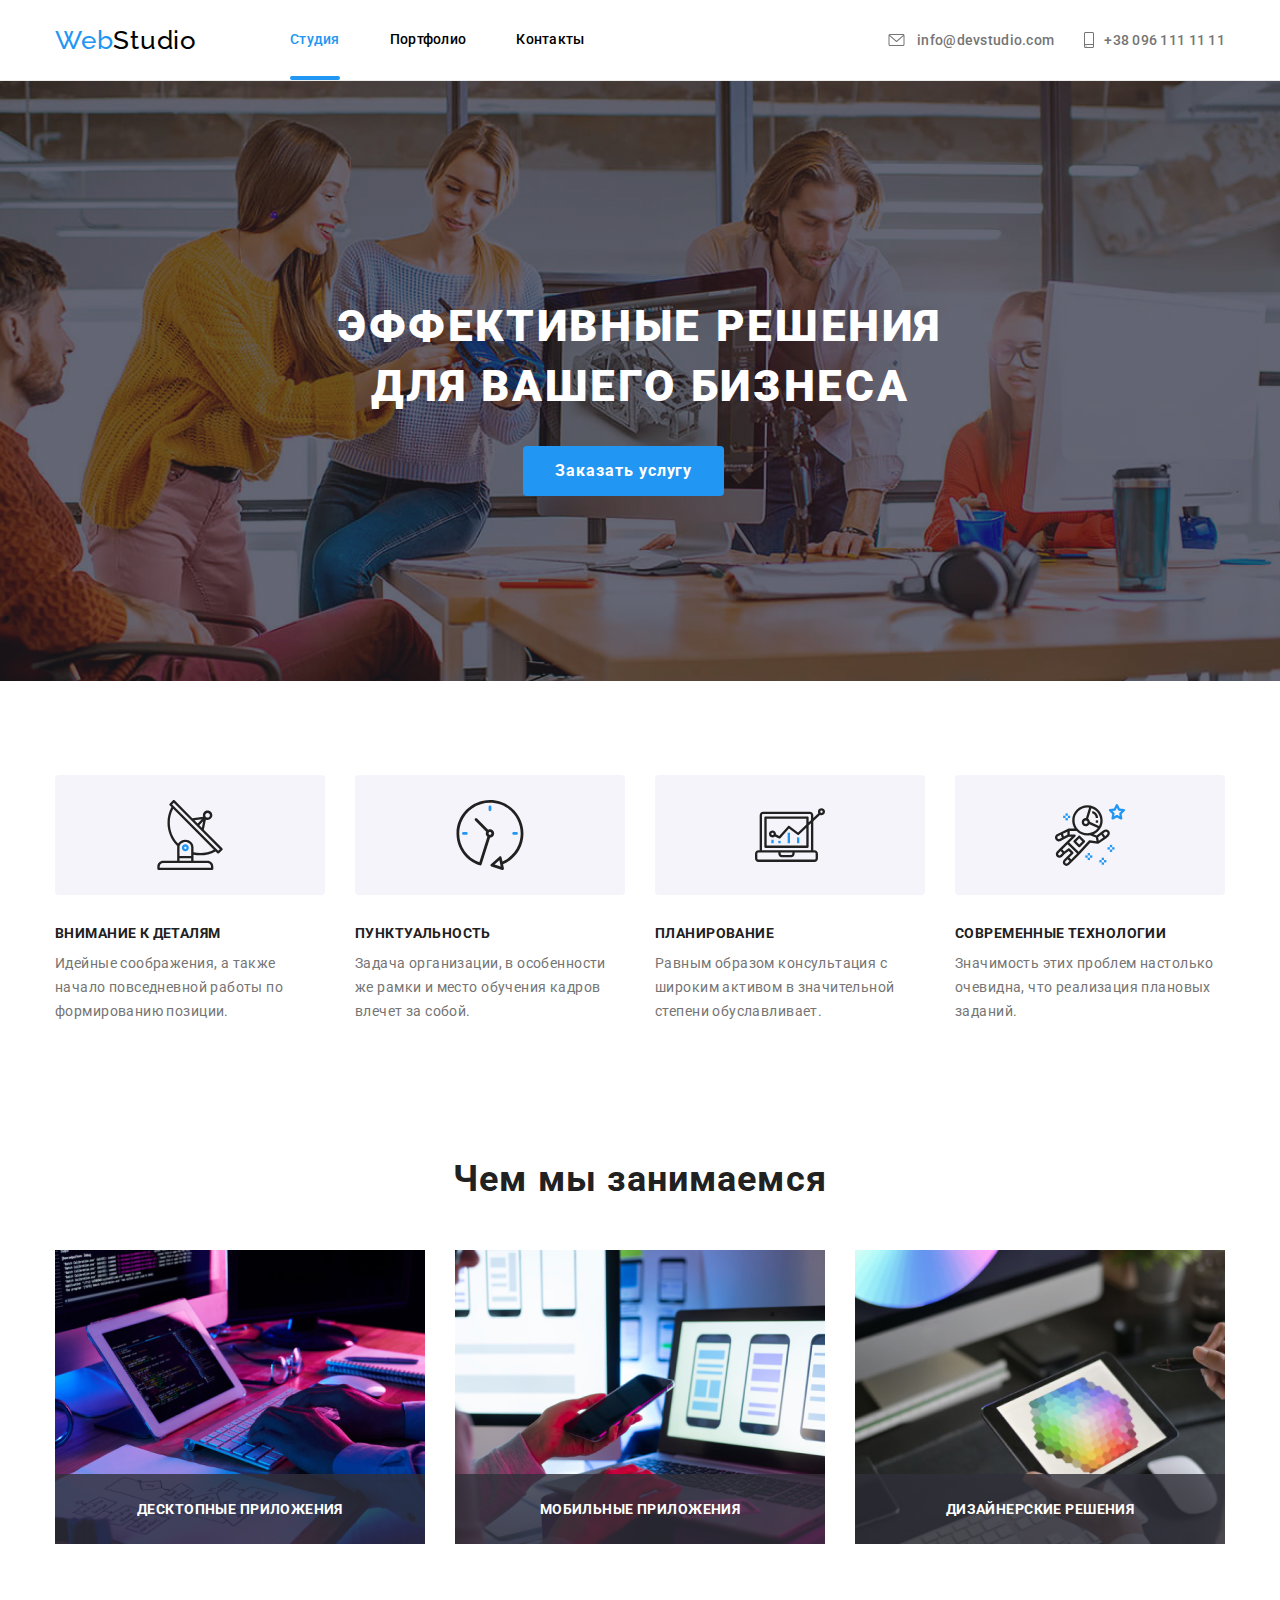
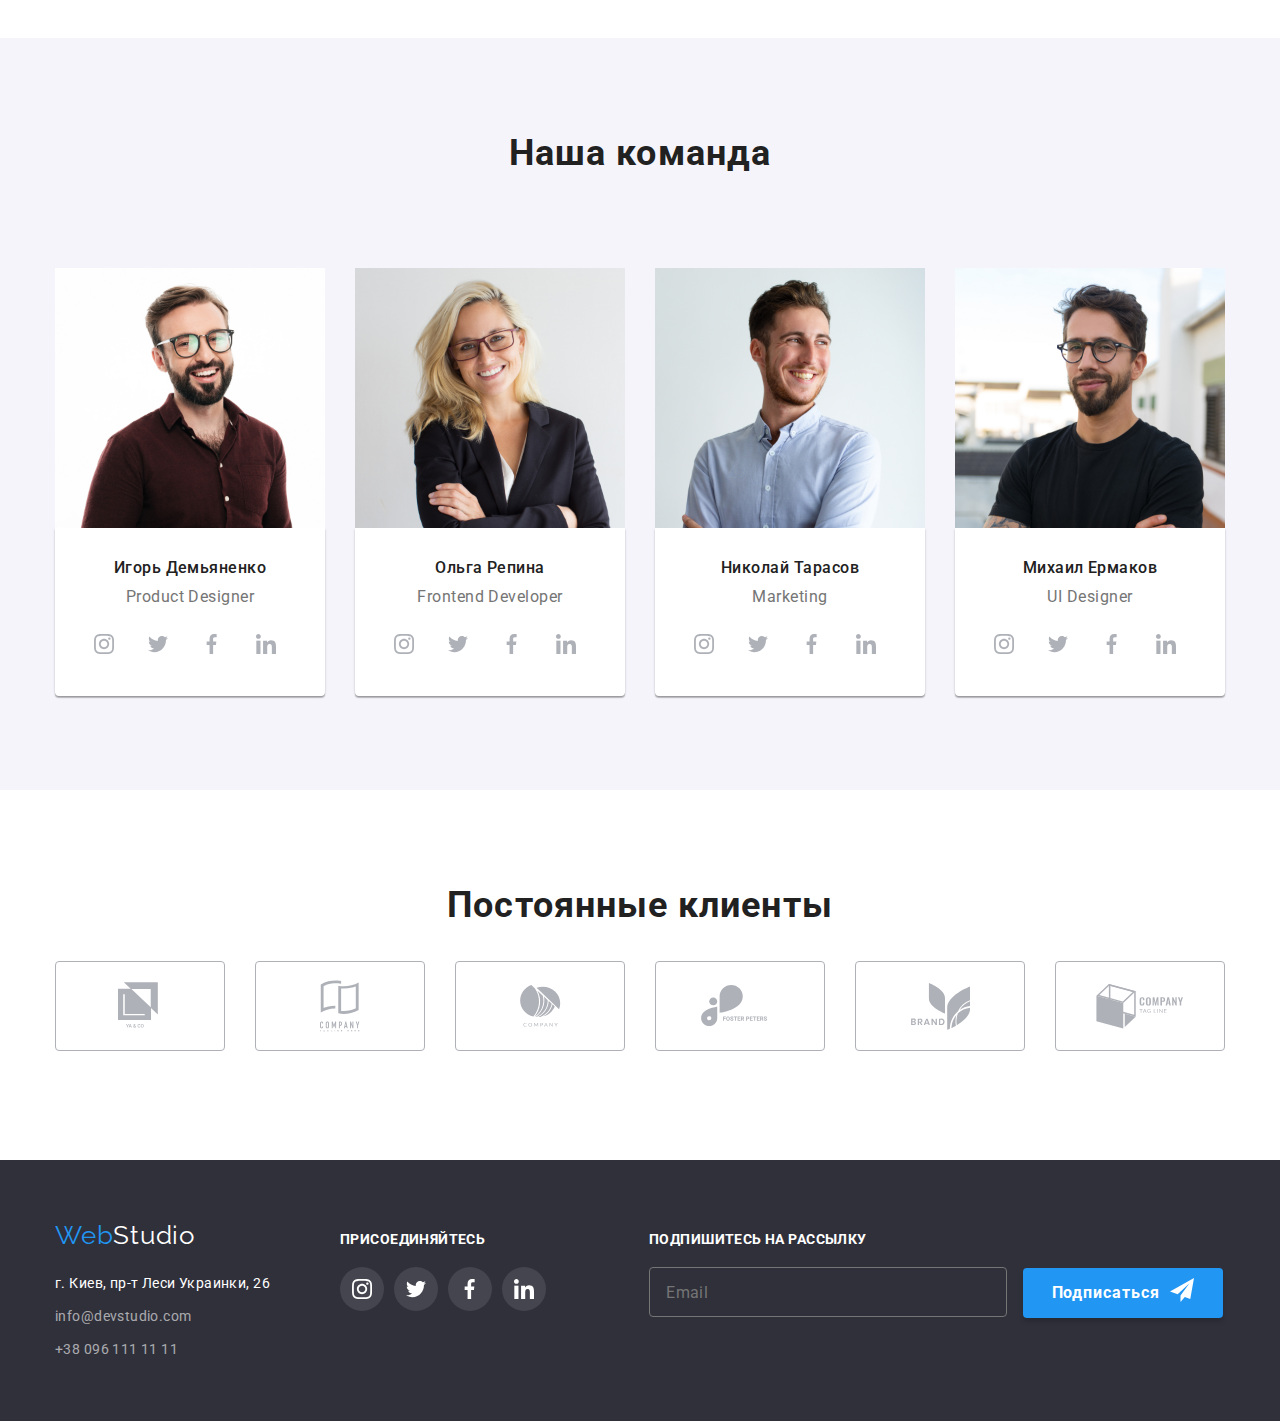
==== index.html @ 0e2eecaf "About p1 features BEM" ====
<!DOCTYPE html>
<html lang="ru">
<head>
    <meta charset="UTF-8">
    <meta name="viewport" content="width=device-width, initial-scale=1.0">
    <title>Студия</title>
    <link rel="preconnect" href="https://fonts.gstatic.com">
    <link href="https://fonts.googleapis.com/css2?&family=Raleway:wght@700&family=Roboto:wght@400;500;700;900&display=swap" rel="stylesheet">
    <link rel="stylesheet" href="./css/main.min.css">
  
<!-- font-family: 'Raleway', sans-serif;
font-family: 'Roboto', sans-serif; -->
   
</head>
<body >

    <!-- H e a d e r -->

    <header class="header">
        <div class="container">
            <a class="header-logo" href=""><span class="web">Web</span>Studio</a>
            <nav class="header-nav">
                <ul class="nav-list">
                    <li class="nav-list__item"><a class="nav-list__link current" href="index.html">Студия</a></li>
                    <li class="nav-list__item"><a class="nav-list__link" href="portfolio.html">Портфолио</a></li>
                    <li class="nav-list__item"><a class="nav-list__link" href="">Контакты</a></li>
                </ul>
            </nav>

           <ul class="header-address">
                <li class="header-address__item">
                    <a class="header-address__link" href="mailto:info@devstudio.com" >
                    <svg width="21" height="16" class="header-address__icon">
                        <use href="./images/icons/symbol-defs.svg#icon-mail"></use>
                    </svg>
                    info@devstudio.com</a>
                </li>
                <li class="header-address__item">
                    <a class="header-address__link" href="tel:+380961111111">
                    <svg width="10" height="16" class="header-address__icon">
                        <use href="./images/icons/symbol-defs.svg#icon-smartphone"></use>
                    </svg>
                    +38 096 111 11 11</a>
                </li>
           </ul>
           
        </div>
    </header>

    <!-- M a i n -->

    <main>

        <!-- H e r o -->
        
        <div class="background"></div>
        <section class="hero">
            <div class="container">
                <h1 class="hero__title">ЭФФЕКТИВНЫЕ РЕШЕНИЯ <br> ДЛЯ ВАШЕГО БИЗНЕСА</h1>
                <button class="hero__btn" data-modal-open>Заказать услугу</button>
            </div>
        </section>

        <!--A b o u t -- p 1 -->

        <section class="about">
            <div class="container">
                <ul class="features">
                    <li class="features__item">
                        <div class="features-thumb">
                            <svg class="features__icon">
                                <use href="./images/icons/symbol-defs.svg#icon-about-1"></use>
                            </svg>
                        </div>
                        <h3 class="features__title">ВНИМАНИЕ К ДЕТАЛЯМ</h3>
                        <p class="features__article"> Идейные соображения, а также <br> начало повседневной работы по формированию позиции.</p>
                    </li>
                    <li class="features__item">
                        <div class="features-thumb">
                            <svg class="features__icon">
                                <use href="./images/icons/symbol-defs.svg#icon-about-2"></use>
                            </svg>
                        </div>
                        <h3 class="features__title">ПУНКТУАЛЬНОСТЬ</h3>
                        <p class="features__article"> Задача организации, в особенности <br> же рамки и место обучения кадров влечет за собой.</p>
                    </li>
                    <li class="features__item">
                        <div class="features-thumb">
                            <svg class="features__icon">
                                <use href="./images/icons/symbol-defs.svg#icon-about-3"></use>
                            </svg>
                        </div>
                        <h3 class="features__title">ПЛАНИРОВАНИЕ</h3>
                        <p class="features__article"> Равным образом консультация с широким активом в значительной степени обуславливает.</p>
                    </li>
                    <li class="features__item">
                        <div class="features-thumb">
                            <svg class="features__icon">
                                <use href="./images/icons/symbol-defs.svg#icon-about-4"></use>
                            </svg>
                        </div>
                        <h3 class="features__title">СОВРЕМЕННЫЕ ТЕХНОЛОГИИ</h3>
                        <p class="features__article"> Значимость этих проблем настолько очевидна, что реализация плановых заданий.</p>
                    </li>
                </ul>
            
            </div>
        </section>

        <!-- A b o u t -- p 2 -->

        <section class="about-pictures">
            <h2 class="title">Чем мы занимаемся</h2>
            <div class="about-images">   
                <div class="images-thumb">
                    <img class="images" src="./images/about/1.jpg" alt="Photo 1" width="370">
                    <div class="images-title">
                        <p class="images-title-name">Десктопные приложения</p>
                    </div>
                </div>
                <div class="images-thumb">
                    <img class="images" src="./images/about/2.jpg" alt="Photo 2" width="370">
                    <div class="images-title">
                        <p class="images-title-name">Мобильные приложения</p>
                    </div>
                </div>
                <div class="images-thumb">
                    <img class="images" src="./images/about/3.jpg" alt="Photo 3" width="370">
                    <div class="images-title">
                        <p class="images-title-name">Дизайнерские решения</p>
                    </div>
                </div>    
            </div>
        </section>

        <!-- O u r -- t e a m-->

        <section class="team">
            <div class="container">
                <h2 class="title">Наша команда</h2>
                <ul class="workers">
                    <li>
                        <img src="./images/team/ihor.jpg" alt="Photo Ihor" width="270"><div class="worker-names"><h3 class="name">Игорь Демьяненко</h3><p class="work-position">Product Designer</p>
                            <ul class="social-netw-container">
                                <li>
                                    <a class="social-links" href="#">
                                        <svg class="social-netw-icon" width="20" height="20">
                                            <use href="./images/icons/symbol-defs.svg#icon-inst"></use>
                                        </svg>
                                    </a>
                                </li>
                                <li>
                                    <a class="social-links" href="#">
                                        <svg class="social-netw-icon" width="20" height="20">
                                            <use href="./images/icons/symbol-defs.svg#icon-twit"></use>
                                        </svg>
                                    </a>
                                </li>
                                <li>
                                    <a class="social-links" href="#">
                                        <svg class="social-netw-icon" width="20" height="20">
                                            <use href="./images/icons/symbol-defs.svg#icon-fb"></use>
                                        </svg>
                                    </a>    
                                </li>
                                <li>
                                    <a class="social-links" href="#">
                                        <svg class="social-netw-icon" width="20" height="20">
                                            <use href="./images/icons/symbol-defs.svg#icon-in"></use>
                                        </svg>
                                    </a>    
                                </li>
                            </ul>
                        </div> 
                        
                    </li>
                    <li>
                        <img src="./images/team/olha.jpg" alt="Photo Olha" width="270"><div class="worker-names"><h3 class="name">Ольга Репина</h3><p class="work-position">Frontend Developer</p>
                            <ul class="social-netw-container">
                                <li>
                                    <a class="social-links" href="#">
                                        <svg class="social-netw-icon" width="20" height="20">
                                            <use href="./images/icons/symbol-defs.svg#icon-inst"></use>
                                        </svg>
                                    </a>
                                </li>
                                <li>
                                    <a class="social-links" href="#">
                                        <svg class="social-netw-icon" width="20" height="20">
                                            <use href="./images/icons/symbol-defs.svg#icon-twit"></use>
                                        </svg>
                                    </a>
                                </li>
                                <li>
                                    <a class="social-links" href="#">
                                        <svg class="social-netw-icon" width="20" height="20">
                                            <use href="./images/icons/symbol-defs.svg#icon-fb"></use>
                                        </svg>
                                    </a>    
                                </li>
                                <li>
                                    <a class="social-links" href="#">
                                        <svg class="social-netw-icon" width="20" height="20">
                                            <use href="./images/icons/symbol-defs.svg#icon-in"></use>
                                        </svg>
                                    </a>    
                                </li>
                            </ul>
                        </div>
                    </li>
                    <li>
                        <img src="./images/team/nikol.jpg" alt="Photo Nikolai" width="270"><div class="worker-names"><h3 class="name">Николай Тарасов</h3><p class="work-position">Marketing</p>
                            <ul class="social-netw-container">
                                <li>
                                    <a class="social-links" href="#">
                                        <svg class="social-netw-icon" width="20" height="20">
                                            <use href="./images/icons/symbol-defs.svg#icon-inst"></use>
                                        </svg>
                                    </a>
                                </li>
                                <li>
                                    <a class="social-links" href="#">
                                        <svg class="social-netw-icon" width="20" height="20">
                                            <use href="./images/icons/symbol-defs.svg#icon-twit"></use>
                                        </svg>
                                    </a>
                                </li>
                                <li>
                                    <a class="social-links" href="#">
                                        <svg class="social-netw-icon" width="20" height="20">
                                            <use href="./images/icons/symbol-defs.svg#icon-fb"></use>
                                        </svg>
                                    </a>    
                                </li>
                                <li>
                                    <a class="social-links" href="#">
                                        <svg class="social-netw-icon" width="20" height="20">
                                            <use href="./images/icons/symbol-defs.svg#icon-in"></use>
                                        </svg>
                                    </a>    
                                </li>
                            </ul>
                        </div>
                    </li>
                    <li>
                        <img src="./images/team/mikhail.jpg" alt="Photo Mikhail" width="270"><div class="worker-names"><h3 class="name">Михаил Ермаков</h3><p class="work-position">UI Designer</p>
                            <ul class="social-netw-container">
                                <li>
                                    <a class="social-links" href="#">
                                        <svg class="social-netw-icon" width="20" height="20">
                                            <use href="./images/icons/symbol-defs.svg#icon-inst"></use>
                                        </svg>
                                    </a>
                                </li>
                                <li>
                                    <a class="social-links" href="#">
                                        <svg class="social-netw-icon" width="20" height="20">
                                            <use href="./images/icons/symbol-defs.svg#icon-twit"></use>
                                        </svg>
                                    </a>
                                </li>
                                <li>
                                    <a class="social-links" href="#">
                                        <svg class="social-netw-icon" width="20" height="20">
                                            <use href="./images/icons/symbol-defs.svg#icon-fb"></use>
                                        </svg>
                                    </a>    
                                </li>
                                <li>
                                    <a class="social-links" href="#">
                                        <svg class="social-netw-icon" width="20" height="20">
                                            <use href="./images/icons/symbol-defs.svg#icon-in"></use>
                                        </svg>
                                    </a>    
                                </li>
                            </ul>
                        </div>
                    </li>
                </ul>
            </div>
        </section>

        <!-- O u r -- c l i e n t s -->

        <section class="clients"> 
            <h2 class="title-clients">Постоянные клиенты</h2>
            <div class="container">
                <ul class="clients-icons">
                    <li>
                        <a class="clients-link" href="#">
                            <svg class="client-icon" width="44" height="49">
                                <use href="./images/icons/symbol-defs.svg#icon-logo-1"></use>
                            </svg>
                        </a>
                    </li>
                    <li>
                        <a class="clients-link" href="#">
                            <svg class="client-icon" width="40" height="52">
                                <use href="./images/icons/symbol-defs.svg#icon-logo-2"></use>
                            </svg>
                        </a>
                    </li>
                    <li>
                        <a class="clients-link" href="#">
                            <svg class="client-icon" width="41" height="42">
                                <use href="./images/icons/symbol-defs.svg#icon-logo-3"></use>
                            </svg>
                        </a>
                    </li>
                    <li>
                        <a class="clients-link" href="#">
                            <svg class="client-icon" width="79" height="42">
                                <use href="./images/icons/symbol-defs.svg#icon-logo-4"></use>
                            </svg>
                        </a>
                    </li>
                    <li>
                        <a class="clients-link" href="#">
                            <svg class="client-icon" width="59" height="47">
                                <use href="./images/icons/symbol-defs.svg#icon-logo-5"></use>
                            </svg>
                        </a>
                    </li>
                    <li>
                        <a class="clients-link" href="#">
                            <svg class="client-icon" width="88" height="45">
                                <use href="./images/icons/symbol-defs.svg#icon-logo-6"></use>
                            </svg>
                        </a>
                    </li>
                </ul>
          </div>

        </section>
 </main>

    <!-- F o o t e r -->

    <footer class="footer"> 
        <div class="container">
            <div class="footer-address-container">
                <a class="logo-foot" href=""><span class="web">Web</span>Studio</a>
                <address>
                <ul class="footer-address"> 
                        <li> <a class="link-foot-adr" href="https://goo.gl/maps/Ae1zcUtkZR1KB5ff6">г. Киев, пр-т Леси Украинки, 26</a></li>
                        <li> <a class="link-foot" href="mailto:info@devstudio.com">info@devstudio.com</a></li>
                        <li> <a class="link-foot" href="tel:+380961111111">+38 096 111 11 11</a></li>
                </ul>
                </address>
            </div>
            <div class="footer-links">
                <p>Присоединяйтесь</p>
                <ul class="footer-social-netw">
                    <li>
                        <a class="foot-social-links" href="#">
                            <svg class="social-netw-icon" width="20" height="20">
                                <use href="./images/icons/symbol-defs.svg#icon-inst"></use>
                            </svg>
                        </a>
                    </li>
                    <li>
                        <a class="foot-social-links" href="#">
                            <svg class="social-netw-icon" width="20" height="20">
                                <use href="./images/icons/symbol-defs.svg#icon-twit"></use>
                            </svg>
                        </a>
                    </li>
                    <li>
                        <a class="foot-social-links" href="#">
                            <svg class="social-netw-icon" width="20" height="20">
                                <use href="./images/icons/symbol-defs.svg#icon-fb"></use>
                            </svg>
                        </a>
                    </li>
                    <li>
                        <a class="foot-social-links" href="#">
                            <svg class="social-netw-icon" width="20" height="20">
                                <use href="./images/icons/symbol-defs.svg#icon-in"></use>
                            </svg>
                        </a>
                    </li>
                    
                </ul>
            </div>
            <div class="footer-form-container">
                <p> Подпишитесь на рассылку </p>
                <form class="footer-form">
                    <div class="mail-footer-block">
                        <input class="input-footer" type="mail" name="mail" id="mail-footer" placeholder="Email"> 
                        <button type="submit">Подписаться 
                            <svg class="send-icon" width="24" height="24">
                            <use href="./images/icons/symbol-defs.svg#icon-send"></use>
                            </svg>
                     </button>
                    </div>
                </form>
            </div>
        </div>
    </footer>
   
    <!-- <button class="modal-open" data-modal-open></button> -->

    <div class="backdrop is-hidden" data-modal>
       
        <div class="modal">
            <button class="backdrop-modal-btn" data-modal-close>
                <svg width="11" height="11">
                    <use class="svg-modal-btn" href="./images/icons/symbol-defs.svg#icon-cross" ></use>
                </svg>
            </button>
            
            <p>Оставьте свои данные, мы вам перезвоним</p>
            <form class="form">
               <div class="label-input-block">
                    <label for="name">Имя</label>
                    <div class="input-field-box">
                        <svg class="form-icon" width="12" height="12">
                            <use href="./images/icons/symbol-defs.svg#icon-name-form"></use>
                        </svg>
                    
                        <input class="input-field" type="name" name="name" id="name"> 
                    </div>
                </div>
                <div class="label-input-block">
                    <label for="tel">Телефон</label>
                   
                    <div class="input-field-box">
                        <svg class="form-icon" width="13" height="13">
                            <use href="./images/icons/symbol-defs.svg#icon-phone-form"></use>
                        </svg>
                        <input class="input-field" type="tel" name="tel" id="tel"> 
                    </div>
                </div>
                <div class="label-input-block">
                    <label for="mail">Почта</label>
                    <div class="input-field-box">
                        <svg class="form-icon" width="15" height="12">
                            <use href="./images/icons/symbol-defs.svg#icon-mail-form"></use>
                        </svg>
                        <input class="input-field" type="mail" name="mail" id="mail"> 
                    </div>
                </div>
                <div class="label-input-block">
                    <label for="textarea">Комментарий</label>
                    <input class="input-field" type="textarea" name="textarea" id="textarea" placeholder="Введите текст"> 
                </div>
                <div class="checkbox-block">
                    
                    <input class="checkbox" type="checkbox" name="conditions">  
                    <label for="checkbox" class="conditions">Соглашаюсь с рассылкой и принимаю <a href="#">Условия договора</a></label>
                </div>
                <button type="submit">Отправить</button>
            </form>

        </div>

        



    </div>



    <script src="./js/modal.js"></script>
</body>
</html>
---- css/main.min.css ----
/*! modern-normalize v1.0.0 | MIT License | https://github.com/sindresorhus/modern-normalize */ul{list-style:none}a{text-decoration:none}code,kbd,samp,pre{font-family:'Open Sans', sans-serif;font-size:1em}*,*::before,*::after{-webkit-box-sizing:border-box;box-sizing:border-box}:root{-moz-tab-size:4;-o-tab-size:4;tab-size:4}html{line-height:1.15;-webkit-text-size-adjust:100%}body{margin:0;padding:0}body{font-family:system-ui,-apple-system,"Segoe UI",Roboto,Helvetica,Arial,sans-serif,"Apple Color Emoji","Segoe UI Emoji"}hr{height:0;color:inherit}abbr[title]{-webkit-text-decoration:underline dotted;text-decoration:underline dotted}b,strong{font-weight:bolder}small{font-size:80%}sub,sup{font-size:75%;line-height:0;position:relative;vertical-align:baseline}sub{bottom:-0.25em}sup{top:-0.5em}table{text-indent:0;border-color:inherit}button,input,optgroup,select,textarea{font-family:inherit;font-size:100%;line-height:1.15;margin:0}address{font-style:normal}button,select{text-transform:none}button,[type='button'],[type='reset'],[type='submit']{-webkit-appearance:button}::-moz-focus-inner{border-style:none;padding:0}:-moz-focusring{outline:1px dotted ButtonText}:-moz-ui-invalid{box-shadow:none}legend{padding:0}progress{vertical-align:baseline}::-webkit-inner-spin-button,::-webkit-outer-spin-button{height:auto}[type='search']{-webkit-appearance:textfield;outline-offset:-2px}::-webkit-search-decoration{-webkit-appearance:none}::-webkit-file-upload-button{-webkit-appearance:button;font:inherit}summary{display:list-item}*{margin:0;padding:0}body{font-family:'Roboto', sans-serif}.container{width:1200px;padding:15px 15px;margin:0 auto}header{background-color:#fff;color:#212121;font-weight:500;font-size:14px;line-height:16px;border-bottom:1px solid #ECECEC}.header-nav,.nav-list,.header-address{display:-webkit-box;display:-ms-flexbox;display:flex}img{display:block}.header .container{display:-webkit-box;display:-ms-flexbox;display:flex;-webkit-box-pack:baseline;-ms-flex-pack:baseline;justify-content:baseline;-webkit-box-align:center;-ms-flex-align:center;align-items:center;max-height:80px}.nav-list{margin-left:93px;margin-top:32px;margin-bottom:35px}.nav-list__item:not(:last-child){margin-right:50px}.header-address{margin-left:auto}.header-address__item:not(:first-child){margin-left:30px;margin-right:0}.header-address__link{display:-webkit-box;display:-ms-flexbox;display:flex;color:#757575;-webkit-box-align:center;-ms-flex-align:center;align-items:center;padding-top:32px;padding-bottom:32px;color:#757575;font-weight:500;font-size:14px;line-height:16px;letter-spacing:0.02em;-webkit-transition:color 250ms cubic-bezier(0.4, 0, 0.2, 1);transition:color 250ms cubic-bezier(0.4, 0, 0.2, 1)}.header-address__icon{fill:currentColor}.header-address__link:hover,.header-address__link:focus,.header-address__link:hover .header-address__icon,.header-address__link:focus .header-address__icon,.header-address__link:hover .header-address__icon,.header-address__link:focus .header-address__icon{color:#2196F3;fill:#2196F3}.title{color:#212121;font-weight:700;font-size:36px;line-height:42px;text-align:center;letter-spacing:0.03em}.nav-list__link{color:#000;font-weight:500;font-size:14px;line-height:16px;letter-spacing:0.02em;position:relative;-webkit-transition:color 250ms cubic-bezier(0.4, 0, 0.2, 1);transition:color 250ms cubic-bezier(0.4, 0, 0.2, 1)}.nav-list__link:hover,.nav-list__link:focus{color:#2196F3}.nav-list__link.current{color:#2196F3}.nav-list__link.current::after{content:"";position:absolute;display:block;background-color:#2196F3;width:100%;height:4px;border-radius:2px;bottom:-33px}.header-address__icon{display:inline-block;-webkit-box-align:center;-ms-flex-align:center;align-items:center;margin-right:10px;fill:#757575}.header-logo{margin-top:24px;margin-bottom:23px;color:#000;font-size:26px;line-height:31px;font-family:'Raleway', sans-serif;letter-spacing:0.03em}.web{color:#2196F3;font-size:26px;line-height:31px;font-family:'Raleway', sans-serif;letter-spacing:0.03em}.hero .container{height:600px}.hero{background-color:#2F303A;max-width:1600px;background-image:-webkit-gradient(linear, left top, right top, from(rgba(47,48,58,0.4)), to(rgba(47,48,58,0.4))),url(../images/background/bg-img.png);background-image:linear-gradient(to right, rgba(47,48,58,0.4), rgba(47,48,58,0.4)),url(../images/background/bg-img.png);background-size:cover;background-repeat:no-repeat;background-position:center;margin-right:auto;margin-left:auto}.hero__title{margin-left:252px;margin-right:252px;margin-top:200px;margin-bottom:30px;color:#fff;font-weight:900;font-size:44px;line-height:60px;text-align:center;letter-spacing:0.06em;text-transform:uppercase}.hero__btn{margin-left:468px;margin-right:468px;padding:10px 32px;background-color:#2196F3;font-weight:700;font-size:16px;line-height:30px;color:#fff;text-align:center;letter-spacing:0.06em;border:none;border-radius:4px;cursor:pointer}.about .container{padding-top:94px;padding-bottom:94px}.features{display:-webkit-box;display:-ms-flexbox;display:flex;-webkit-box-align:center;-ms-flex-align:center;align-items:center;margin-bottom:94px;margin-left:0;margin-right:0;background:transparent}.features__title{margin-bottom:10px;color:#212121;font-weight:700;font-size:14px;line-height:16px;letter-spacing:0.03em;text-transform:uppercase}.features__article{color:#757575;font-weight:400;font-size:14px;line-height:24px;letter-spacing:0.03em;margin-bottom:94px}.features__icon{-webkit-box-align:center;-ms-flex-align:center;align-items:center;-webkit-box-pack:center;-ms-flex-pack:center;justify-content:center;height:70px;width:70px}.features-thumb{display:-webkit-box;display:-ms-flexbox;display:flex;background:#F5F4FA;border-radius:4px;-webkit-box-pack:center;-ms-flex-pack:center;justify-content:center;-webkit-box-align:center;-ms-flex-align:center;align-items:center;margin-bottom:30px;width:270px;height:120px}.features__item{width:270px;height:101px}.features__item:not(:last-child){margin-right:30px}.about h2{margin-bottom:50px}.about-pictures{margin-top:94px;padding-bottom:94px}.about-pictures .about-images{display:-webkit-box;display:-ms-flexbox;display:flex;margin-top:50px;-webkit-box-pack:center;-ms-flex-pack:center;justify-content:center}.images{width:370px}.images:nth-child(2){margin-left:30px;margin-right:30px}.team .container{-webkit-box-align:center;-ms-flex-align:center;align-items:center;padding-top:94px;padding-bottom:94px}.team h2{margin-bottom:94px}.workers{display:-webkit-box;display:-ms-flexbox;display:flex;-webkit-box-align:center;-ms-flex-align:center;align-items:center;margin-left:0;margin-right:0}.workers>li:nth-child(1){margin-right:30px}.workers>li:nth-child(2){margin-right:30px}.workers>li:nth-child(3){margin-right:30px}.workers>li{width:270px}.worker-names{background-color:#fff;padding-top:30px;padding-bottom:30px;text-align:center;letter-spacing:0.03em;border-bottom-left-radius:4px;border-bottom-right-radius:4px;-webkit-box-shadow:0px 1px 3px rgba(0,0,0,0.12),0px 1px 1px rgba(0,0,0,0.14),0px 2px 1px rgba(0,0,0,0.2);box-shadow:0px 1px 3px rgba(0,0,0,0.12),0px 1px 1px rgba(0,0,0,0.14),0px 2px 1px rgba(0,0,0,0.2)}.workers h3{margin-bottom:10px}.team{background:#F5F4FA}.name{color:#212121;font-weight:500;font-size:16px;line-height:19px;letter-spacing:0.03em}.work-position{color:#757575;font-weight:400;font-size:16px;line-height:19px;text-align:center;letter-spacing:0.03em}.social-netw-container{display:-webkit-box;display:-ms-flexbox;display:flex;-webkit-box-pack:center;-ms-flex-pack:center;justify-content:center}.social-links{display:-webkit-box;display:-ms-flexbox;display:flex;-webkit-box-pack:center;-ms-flex-pack:center;justify-content:center;-webkit-box-align:center;-ms-flex-align:center;align-items:center;margin-top:16px;width:44px;height:44px;color:#AFB1B8;border-radius:50%;-webkit-transition:color 250ms cubic-bezier(0.4, 0, 0.2, 1);transition:color 250ms cubic-bezier(0.4, 0, 0.2, 1)}.social-netw-icon{fill:currentColor}.social-links:hover,.social-links:focus{color:#fff;background-color:#2196F3;border:1px solid #2196F3}.social-netw-container>li:nth-child(2n+1){margin-right:10px}.social-netw-container>li:nth-child(2n+2){margin-right:10px}.social-netw-container>li:nth-child(3){margin-right:10px}.title-clients{color:#212121;padding-top:94px;margin-bottom:50px;font-weight:700;font-size:36px;line-height:42px;text-align:center;letter-spacing:0.03em}.clients .container{-webkit-box-align:center;-ms-flex-align:center;align-items:center}.clients-icons{display:-webkit-box;display:-ms-flexbox;display:flex;-ms-flex-wrap:wrap;flex-wrap:wrap;-webkit-box-align:center;-ms-flex-align:center;align-items:center;-webkit-box-pack:center;-ms-flex-pack:center;justify-content:center;padding-bottom:94px;margin-right:-30px;margin-top:-30px}.client-icon{-webkit-box-align:center;-ms-flex-align:center;align-items:center;-webkit-box-pack:center;-ms-flex-pack:center;justify-content:center;fill:#AFB1B8}.clients-icons>li:nth-child(2n+1){margin-right:30px}.clients-icons>li:nth-child(2n+2){margin-right:30px}.clients-icons>li:nth-child(3){margin-right:30px}.client-icon:hover,.client-icon:focus{fill:#2196F3}.clients-link{display:-webkit-box;display:-ms-flexbox;display:flex;-webkit-box-pack:center;-ms-flex-pack:center;justify-content:center;-webkit-box-align:center;-ms-flex-align:center;align-items:center;width:170px;height:90px;color:#AFB1B8;border-radius:4px;border:1px solid #AFB1B8}.client-icon{fill:currentColor}.clients-link:hover,.clients-link:focus{color:#2196F3;border:1px solid #2196F3}.footer .container{display:-webkit-box;display:-ms-flexbox;display:flex;-webkit-box-align:baseline;-ms-flex-align:baseline;align-items:baseline;padding-top:60px;padding-bottom:60px;-webkit-box-pack:left;-ms-flex-pack:left;justify-content:left}footer{background-color:#2F303A}.logo-foot{color:#fff;font-size:26px;line-height:31px;font-family:'Raleway', sans-serif;letter-spacing:0.03em}.footer-address{margin-top:20px}.footer-address li:nth-child(1){margin-bottom:9px}.footer-address li:nth-child(2){margin-bottom:9px}.link-foot-adr{color:#fff;font-weight:400;font-size:14px;line-height:24px;letter-spacing:0.03em}.link-foot{color:rgba(255,255,255,0.6);font-weight:400;font-size:14px;line-height:24px;letter-spacing:0.03em}.footer-links{margin-left:70px}.footer-links p{-webkit-box-align:baseline;-ms-flex-align:baseline;align-items:baseline;margin-bottom:20px;color:#fff;font-weight:700;font-size:14px;line-height:16px;letter-spacing:0.03em;text-transform:uppercase;font-family:'Roboto', sans-serif}.footer-social-netw{display:-webkit-box;display:-ms-flexbox;display:flex;-webkit-box-align:baseline;-ms-flex-align:baseline;align-items:baseline}.foot-social-links{background-color:rgba(255,255,255,0.1);display:-webkit-box;display:-ms-flexbox;display:flex;-webkit-box-pack:center;-ms-flex-pack:center;justify-content:center;-webkit-box-align:center;-ms-flex-align:center;align-items:center;width:44px;height:44px;color:#fff;border-radius:50%}.footer-social-netw>li:nth-child(2n+1){margin-right:10px}.footer-social-netw>li:nth-child(2n+2){margin-right:10px}.footer-social-netw>li:nth-child(3){margin-right:10px}.foot-social-links:hover,.social-links:focus{color:#fff;background-color:#2196F3}.portfolio-main .container{padding-top:94px;padding-bottom:94px}.portfolio-main h1{display:none}.portfolio-btns{display:-webkit-box;display:-ms-flexbox;display:flex;margin-left:280px;margin-right:279px;margin-bottom:50px;-webkit-box-pack:center;-ms-flex-pack:center;justify-content:center}.portfolio-btns a:nth-child(1){margin-right:8px;margin-left:0}.portfolio-btns a:nth-child(3){margin-right:8px;margin-left:0}.portfolio-btns a:nth-child(2n+2){margin-right:8px;margin-left:0}.portfolio-btn{background-color:#F5F4FA;padding:6px 22px;color:#212121;font-weight:500;font-size:16px;line-height:26px;text-align:center;height:38px;width:auto;border-radius:4px}.portfolio-btn:hover,.portfolio-btn:focus{background-color:#2196F3;color:#fff;font-weight:500;font-size:16px;line-height:26px;-webkit-box-shadow:0px 3px 1px rgba(0,0,0,0.1),0px 1px 2px rgba(0,0,0,0.08),0px 2px 2px rgba(0,0,0,0.12);box-shadow:0px 3px 1px rgba(0,0,0,0.1),0px 1px 2px rgba(0,0,0,0.08),0px 2px 2px rgba(0,0,0,0.12)}.portfolio-gallery{display:-webkit-box;display:-ms-flexbox;display:flex;-ms-flex-wrap:wrap;flex-wrap:wrap;-webkit-box-pack:center;-ms-flex-pack:center;justify-content:center;margin-top:-30px;margin-left:-30px}.portfolio-cards-stack{background-color:#fff;outline:1px solid #ECECEC;-ms-flex-preferred-size:calc(100% / 3 - 30px);flex-basis:calc(100% / 3 - 30px);margin-left:30px;margin-top:30px;-webkit-box-sizing:border-box;box-sizing:border-box;position:relative;-webkit-transition:opacity 250ms cubic-bezier(0.4, 0, 0.2, 1),-webkit-box-shadow 250ms cubic-bezier(0.4, 0, 0.2, 1);transition:opacity 250ms cubic-bezier(0.4, 0, 0.2, 1),-webkit-box-shadow 250ms cubic-bezier(0.4, 0, 0.2, 1);transition:box-shadow 250ms cubic-bezier(0.4, 0, 0.2, 1),opacity 250ms cubic-bezier(0.4, 0, 0.2, 1);transition:box-shadow 250ms cubic-bezier(0.4, 0, 0.2, 1),opacity 250ms cubic-bezier(0.4, 0, 0.2, 1),-webkit-box-shadow 250ms cubic-bezier(0.4, 0, 0.2, 1)}.project-names h3{color:#212121;margin-top:20px;margin-bottom:4px;margin-left:24px;font-weight:700;font-size:18px;line-height:36px;letter-spacing:0.06em;font-family:'Roboto', sans-serif}.project-names p{color:#757575;font-weight:400;font-size:16px;line-height:30px;letter-spacing:0.06em;margin-left:24px;padding-bottom:20px;font-family:'Roboto', sans-serif}.portfolio-cards-stack:hover,.portfolio-cards-stack:focus{-webkit-box-shadow:0px 1px 1px rgba(0,0,0,0.12),0px 4px 4px rgba(0,0,0,0.06),1px 4px 6px rgba(0,0,0,0.16);box-shadow:0px 1px 1px rgba(0,0,0,0.12),0px 4px 4px rgba(0,0,0,0.06),1px 4px 6px rgba(0,0,0,0.16)}.images-thumb::before{content:"";display:inline-block;position:absolute;height:70px;width:100%;bottom:0;background-color:rgba(47,48,58,0.8)}.images-title-name{color:#fff;display:-webkit-box;display:-ms-flexbox;display:flex;font-weight:700;font-size:14px;line-height:16px;text-align:center;-webkit-box-pack:center;-ms-flex-pack:center;justify-content:center;letter-spacing:0.03em;text-transform:uppercase;font-family:'Roboto', sans-serif}.images-title{display:inline-block;position:absolute;top:251px;width:100%}.images-thumb{position:relative}.images-thumb:nth-child(2){margin-left:30px;margin-right:30px}.projects-overlay{position:absolute;top:0;left:0;width:100%;height:100%;background-color:#2196F3;opacity:0;padding:63px 24px;-webkit-transform:translateY(100%);transform:translateY(100%);-webkit-transition:opacity 250ms cubic-bezier(0.4, 0, 0.2, 1),-webkit-transform 250ms cubic-bezier(0.4, 0, 0.2, 1);transition:opacity 250ms cubic-bezier(0.4, 0, 0.2, 1),-webkit-transform 250ms cubic-bezier(0.4, 0, 0.2, 1);transition:transform 250ms cubic-bezier(0.4, 0, 0.2, 1),opacity 250ms cubic-bezier(0.4, 0, 0.2, 1);transition:transform 250ms cubic-bezier(0.4, 0, 0.2, 1),opacity 250ms cubic-bezier(0.4, 0, 0.2, 1),-webkit-transform 250ms cubic-bezier(0.4, 0, 0.2, 1)}.pf-card-image{position:relative;overflow:hidden;border-style:none;width:368px;height:294px}.portfolio-gal-links:hover .projects-overlay,.portfolio-gal-links:focus .projects-overlay{-webkit-transform:translateX(0);transform:translateX(0);opacity:0.9}.projects-overlay p{color:#fff;position:absolute;display:-webkit-box;display:-ms-flexbox;display:flex;font-weight:400;font-size:18px;line-height:28px;letter-spacing:0.03em;font-family:'Roboto', sans-serif;top:63px;left:24px}.backdrop{width:100%;height:100%;background-color:rgba(255,255,255,0.6);position:fixed;top:0;left:0;-webkit-transition:opacity 250ms cubic-bezier(0.4, 0, 0.2, 1);transition:opacity 250ms cubic-bezier(0.4, 0, 0.2, 1)}.modal{position:absolute;top:50%;left:50%;-webkit-transform:translateX(-50%) translateY(-50%);transform:translateX(-50%) translateY(-50%);width:528px;height:581px;background-color:#fff;-webkit-box-shadow:0px 1px 3px rgba(0,0,0,0.12),0px 1px 1px rgba(0,0,0,0.14),0px 2px 1px rgba(0,0,0,0.2);box-shadow:0px 1px 3px rgba(0,0,0,0.12),0px 1px 1px rgba(0,0,0,0.14),0px 2px 1px rgba(0,0,0,0.2);border-radius:4px}.backdrop-modal-btn{position:absolute;top:8px;right:8px;width:30px;height:30px;cursor:pointer;fill:#212121;border:1px solid #AFB1B8;border-radius:50%;outline:transparent;padding:none;display:-webkit-inline-box;display:-ms-inline-flexbox;display:inline-flex;-webkit-box-pack:center;-ms-flex-pack:center;justify-content:center;-webkit-box-align:center;-ms-flex-align:center;align-items:center;background:transparent;-webkit-transition:fill 250ms cubic-bezier(0.4, 0, 0.2, 1);transition:fill 250ms cubic-bezier(0.4, 0, 0.2, 1)}.backdrop-modal-btn:hover,.backdrop-modal-btn:focus{fill:#2196F3}.backdrop.is-hidden{opacity:0;pointer-events:none}.modal p{margin-top:40px;margin-bottom:12px;color:#212121;font-weight:700;font-size:20px;line-height:23px;text-align:center;letter-spacing:0.03em;font-family:'Roboto', sans-serif}.form{display:-webkit-box;display:-ms-flexbox;display:flex;-webkit-box-orient:vertical;-webkit-box-direction:normal;-ms-flex-direction:column;flex-direction:column;-webkit-box-align:left;-ms-flex-align:left;align-items:left;-webkit-box-pack:left;-ms-flex-pack:left;justify-content:left}form label{margin-left:40px}.label-input-block{margin-bottom:10px;color:#757575;font-weight:400;font-size:12px;line-height:14px;letter-spacing:0.01em;font-family:'Roboto', sans-serif}.form button{background-color:#2196F3;width:200px;height:50px;margin-bottom:40px;margin:auto;background-color:#2196F3;font-weight:700;font-size:16px;line-height:30px;color:#fff;text-align:center;letter-spacing:0.06em;border:none;outline:transparent;border-radius:4px;cursor:pointer;-webkit-box-shadow:0px 4px 4px rgba(0,0,0,0.15);box-shadow:0px 4px 4px rgba(0,0,0,0.15)}.checkbox-block{margin-top:10px;margin-bottom:30px;display:-webkit-box;display:-ms-flexbox;display:flex;-webkit-box-align:center;-ms-flex-align:center;align-items:center;-webkit-box-pack:center;-ms-flex-pack:center;justify-content:center;color:#757575;font-weight:400;font-size:14px;line-height:24px;letter-spacing:0.03em;font-family:'Roboto', sans-serif}.checkbox{-webkit-appearance:none;-moz-appearance:none;appearance:none;width:16px;height:15px;border:2px solid #2F303A;border-radius:4px;outline:transparent;display:inline-block}.checkbox:checked{width:16px;height:15px;border:none;margin:0;padding:0;display:block;background-image:url(../images/icons/check-full.svg)}.conditions{margin-left:8.38px}.conditions a{color:#2196F3;border-bottom:0.75px solid #2196F3}.label-input-block input{margin-left:40px;margin-top:4px;width:448px;height:40px;padding:12px 42px;font-family:inherit;display:-webkit-box;display:-ms-flexbox;display:flex;-webkit-box-align:center;-ms-flex-align:center;align-items:center;-webkit-box-pack:center;-ms-flex-pack:center;justify-content:center;color:#757575;font-weight:400;font-size:14px;line-height:24px;letter-spacing:0.03em;border:1px solid #AFB1B8;border-radius:4px;-webkit-transition:border 250ms cubic-bezier(0.4, 0, 0.2, 1);transition:border 250ms cubic-bezier(0.4, 0, 0.2, 1)}.input-field-box{position:relative}.form-icon{position:absolute;top:14px;left:56px;fill:#212121;-webkit-transition:fill 250ms cubic-bezier(0.4, 0, 0.2, 1);transition:fill 250ms cubic-bezier(0.4, 0, 0.2, 1)}.label-input-block:focus .form-icon,.label-input-block:hover .form-icon,.label-input-block:active .form-icon{fill:#2196F3}.label-input-block input:focus-within,.label-input-block input:hover,.label-input-block input:active{border:1px solid #2196F3;outline:transparent}.form .label-input-block:nth-child(4) .input-field{vertical-align:top;padding:12px 16px;height:120px;color:#757575;font-weight:400;font-size:14px;line-height:24px;letter-spacing:0.03em;font-family:'Roboto', sans-serif}.label-input-block input::-webkit-input-placeholder{position:absolute;color:rgba(117,117,117,0.5);top:12px;left:16px;font-weight:400;font-size:12px;line-height:14px;letter-spacing:0.01em;font-family:'Roboto', sans-serif}.label-input-block input:-ms-input-placeholder{position:absolute;color:rgba(117,117,117,0.5);top:12px;left:16px;font-weight:400;font-size:12px;line-height:14px;letter-spacing:0.01em;font-family:'Roboto', sans-serif}.label-input-block input::-ms-input-placeholder{position:absolute;color:rgba(117,117,117,0.5);top:12px;left:16px;font-weight:400;font-size:12px;line-height:14px;letter-spacing:0.01em;font-family:'Roboto', sans-serif}.label-input-block input::placeholder{position:absolute;color:rgba(117,117,117,0.5);top:12px;left:16px;font-weight:400;font-size:12px;line-height:14px;letter-spacing:0.01em;font-family:'Roboto', sans-serif}.footer-form{display:-webkit-box;display:-ms-flexbox;display:flex}.footer-form-container{margin-left:93px;margin-right:auto}.footer-form-container p{margin-bottom:20px;color:#fff;font-weight:700;font-size:14px;line-height:16px;letter-spacing:0.03em;text-transform:uppercase;font-family:'Roboto', sans-serif}.footer-form button{display:-webkit-inline-box;display:-ms-inline-flexbox;display:inline-flex;margin-left:auto;margin-right:auto;padding:10px 28.5px;background-color:#2196F3;outline:transparent;border:none;-webkit-box-shadow:0px 4px 4px rgba(0,0,0,0.15);box-shadow:0px 4px 4px rgba(0,0,0,0.15);border-radius:4px;font-weight:700;font-size:16px;line-height:30px;color:#fff;-webkit-box-pack:center;-ms-flex-pack:center;justify-content:center;text-align:center;letter-spacing:0.06em;cursor:pointer}.send-icon{margin-left:10px}.footer-form input{margin-right:12px;padding-top:15px;padding-bottom:15px;padding-left:16px;background-color:#2F303A;width:358px;height:50px;font-weight:400;font-size:16px;line-height:20px;letter-spacing:0.03em;color:#ECECEC;font-family:'Roboto', sans-serif;border:1px solid #757575;border-radius:4px;outline:transparent}.footer-form input:hover,.footer-form input:focus{outline:transparent}
/*# sourceMappingURL=main.min.css.map */
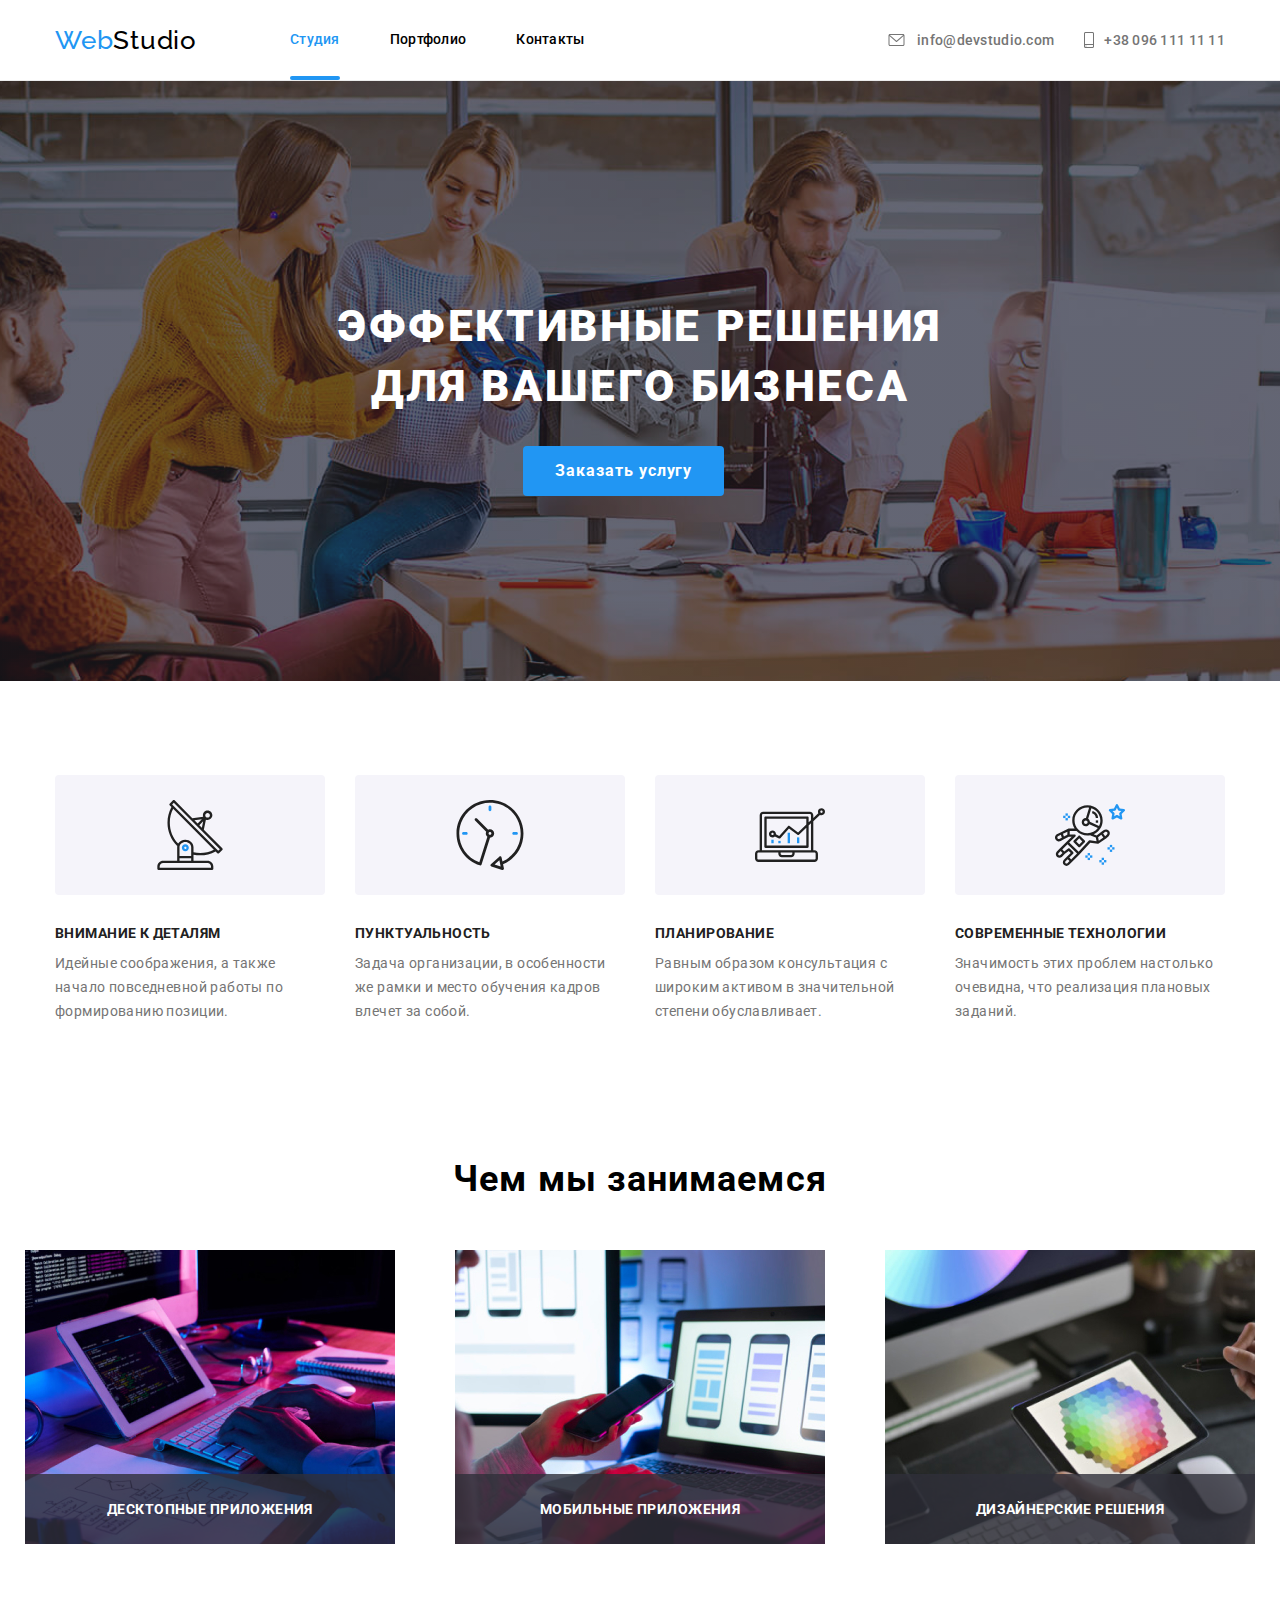
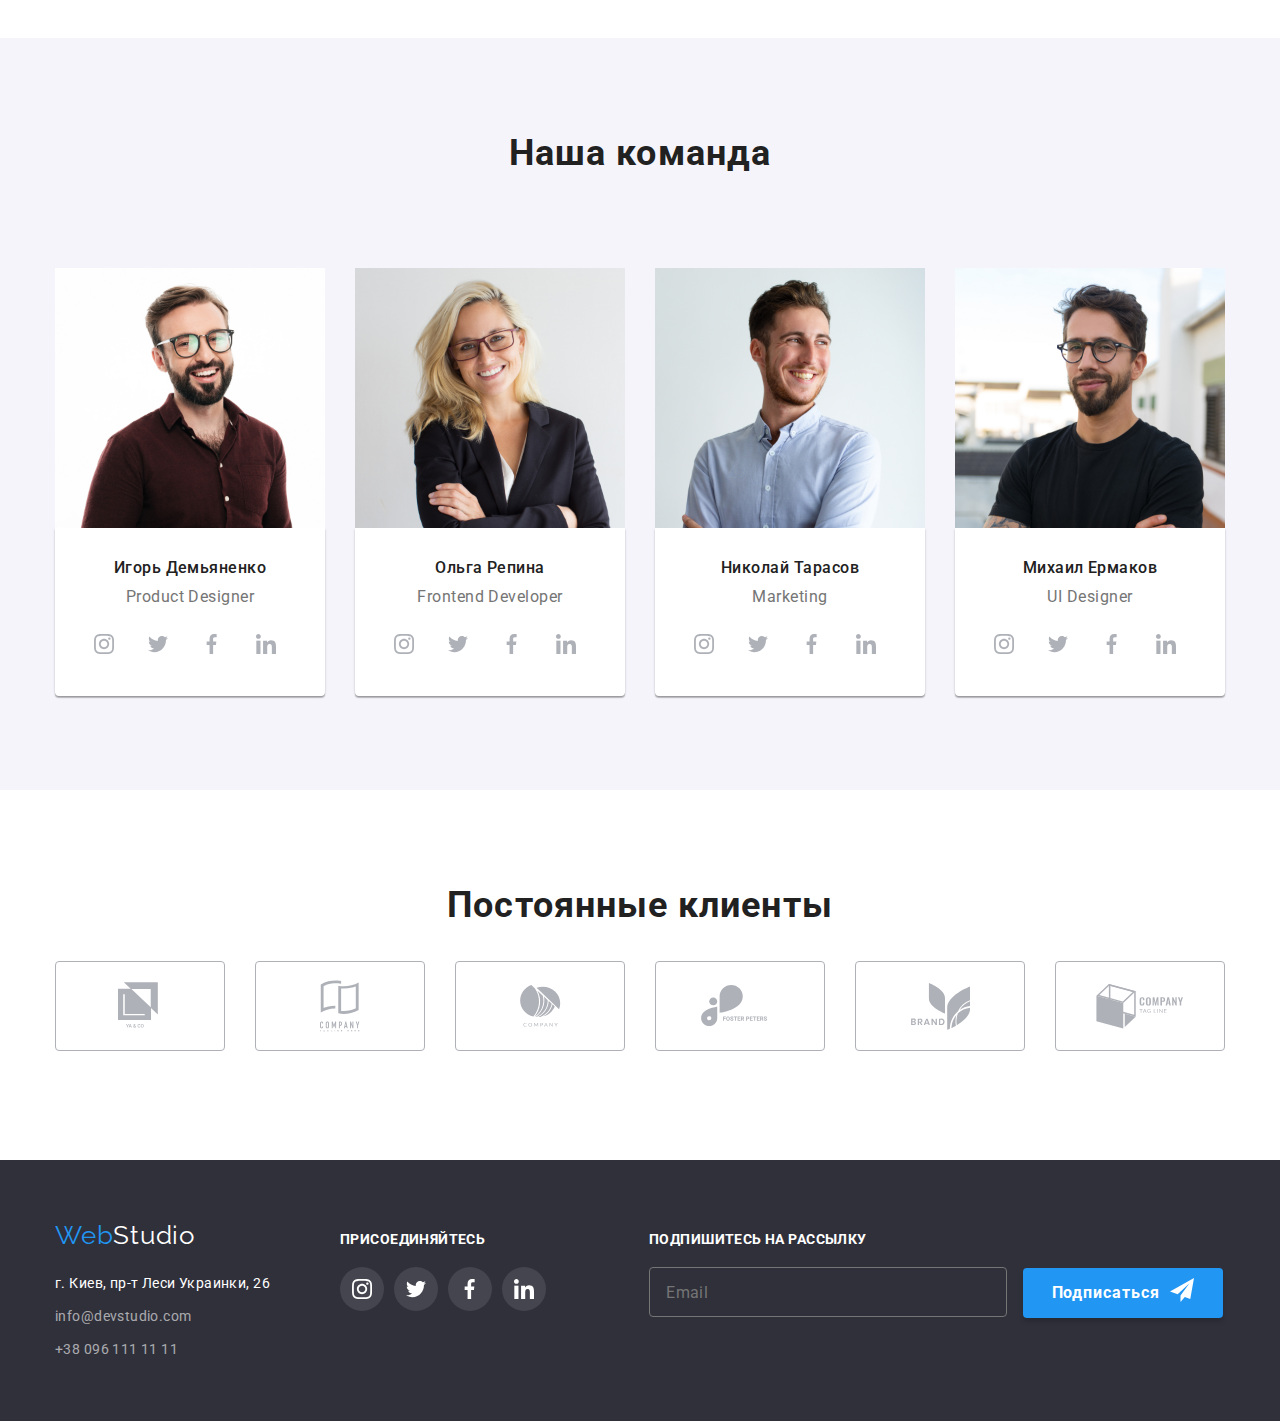
==== commit 1cc39b93: "About p 2 BEM" ====
--- a/index.html
+++ b/index.html
@@ -110,24 +110,24 @@
         <!-- A b o u t -- p 2 -->
 
         <section class="about-pictures">
-            <h2 class="title">Чем мы занимаемся</h2>
-            <div class="about-images">   
-                <div class="images-thumb">
-                    <img class="images" src="./images/about/1.jpg" alt="Photo 1" width="370">
-                    <div class="images-title">
-                        <p class="images-title-name">Десктопные приложения</p>
-                    </div>
-                </div>
-                <div class="images-thumb">
-                    <img class="images" src="./images/about/2.jpg" alt="Photo 2" width="370">
-                    <div class="images-title">
-                        <p class="images-title-name">Мобильные приложения</p>
-                    </div>
-                </div>
-                <div class="images-thumb">
-                    <img class="images" src="./images/about/3.jpg" alt="Photo 3" width="370">
-                    <div class="images-title">
-                        <p class="images-title-name">Дизайнерские решения</p>
+            <h2 class="about-pictures__title">Чем мы занимаемся</h2>
+            <div class="about-pictures__block">   
+                <div class="about-thumb">
+                    <img class="about-thumb__image" src="./images/about/1.jpg" alt="Photo 1" width="370">
+                    <div class="images-overlay">
+                        <p class="about-thumb__label">Десктопные приложения</p>
+                    </div>
+                </div>
+                <div class="about-thumb">
+                    <img class="about-thumb__image" src="./images/about/2.jpg" alt="Photo 2" width="370">
+                    <div class="images-overlay">
+                        <p class="about-thumb__label">Мобильные приложения</p>
+                    </div>
+                </div>
+                <div class="about-thumb">
+                    <img class="about-thumb__image" src="./images/about/3.jpg" alt="Photo 3" width="370">
+                    <div class="images-overlay">
+                        <p class="about-thumb__label">Дизайнерские решения</p>
                     </div>
                 </div>    
             </div>
--- a/css/main.min.css
+++ b/css/main.min.css
@@ -1,2 +1,2 @@
-/*! modern-normalize v1.0.0 | MIT License | https://github.com/sindresorhus/modern-normalize */ul{list-style:none}a{text-decoration:none}code,kbd,samp,pre{font-family:'Open Sans', sans-serif;font-size:1em}*,*::before,*::after{-webkit-box-sizing:border-box;box-sizing:border-box}:root{-moz-tab-size:4;-o-tab-size:4;tab-size:4}html{line-height:1.15;-webkit-text-size-adjust:100%}body{margin:0;padding:0}body{font-family:system-ui,-apple-system,"Segoe UI",Roboto,Helvetica,Arial,sans-serif,"Apple Color Emoji","Segoe UI Emoji"}hr{height:0;color:inherit}abbr[title]{-webkit-text-decoration:underline dotted;text-decoration:underline dotted}b,strong{font-weight:bolder}small{font-size:80%}sub,sup{font-size:75%;line-height:0;position:relative;vertical-align:baseline}sub{bottom:-0.25em}sup{top:-0.5em}table{text-indent:0;border-color:inherit}button,input,optgroup,select,textarea{font-family:inherit;font-size:100%;line-height:1.15;margin:0}address{font-style:normal}button,select{text-transform:none}button,[type='button'],[type='reset'],[type='submit']{-webkit-appearance:button}::-moz-focus-inner{border-style:none;padding:0}:-moz-focusring{outline:1px dotted ButtonText}:-moz-ui-invalid{box-shadow:none}legend{padding:0}progress{vertical-align:baseline}::-webkit-inner-spin-button,::-webkit-outer-spin-button{height:auto}[type='search']{-webkit-appearance:textfield;outline-offset:-2px}::-webkit-search-decoration{-webkit-appearance:none}::-webkit-file-upload-button{-webkit-appearance:button;font:inherit}summary{display:list-item}*{margin:0;padding:0}body{font-family:'Roboto', sans-serif}.container{width:1200px;padding:15px 15px;margin:0 auto}header{background-color:#fff;color:#212121;font-weight:500;font-size:14px;line-height:16px;border-bottom:1px solid #ECECEC}.header-nav,.nav-list,.header-address{display:-webkit-box;display:-ms-flexbox;display:flex}img{display:block}.header .container{display:-webkit-box;display:-ms-flexbox;display:flex;-webkit-box-pack:baseline;-ms-flex-pack:baseline;justify-content:baseline;-webkit-box-align:center;-ms-flex-align:center;align-items:center;max-height:80px}.nav-list{margin-left:93px;margin-top:32px;margin-bottom:35px}.nav-list__item:not(:last-child){margin-right:50px}.header-address{margin-left:auto}.header-address__item:not(:first-child){margin-left:30px;margin-right:0}.header-address__link{display:-webkit-box;display:-ms-flexbox;display:flex;color:#757575;-webkit-box-align:center;-ms-flex-align:center;align-items:center;padding-top:32px;padding-bottom:32px;color:#757575;font-weight:500;font-size:14px;line-height:16px;letter-spacing:0.02em;-webkit-transition:color 250ms cubic-bezier(0.4, 0, 0.2, 1);transition:color 250ms cubic-bezier(0.4, 0, 0.2, 1)}.header-address__icon{fill:currentColor}.header-address__link:hover,.header-address__link:focus,.header-address__link:hover .header-address__icon,.header-address__link:focus .header-address__icon,.header-address__link:hover .header-address__icon,.header-address__link:focus .header-address__icon{color:#2196F3;fill:#2196F3}.title{color:#212121;font-weight:700;font-size:36px;line-height:42px;text-align:center;letter-spacing:0.03em}.nav-list__link{color:#000;font-weight:500;font-size:14px;line-height:16px;letter-spacing:0.02em;position:relative;-webkit-transition:color 250ms cubic-bezier(0.4, 0, 0.2, 1);transition:color 250ms cubic-bezier(0.4, 0, 0.2, 1)}.nav-list__link:hover,.nav-list__link:focus{color:#2196F3}.nav-list__link.current{color:#2196F3}.nav-list__link.current::after{content:"";position:absolute;display:block;background-color:#2196F3;width:100%;height:4px;border-radius:2px;bottom:-33px}.header-address__icon{display:inline-block;-webkit-box-align:center;-ms-flex-align:center;align-items:center;margin-right:10px;fill:#757575}.header-logo{margin-top:24px;margin-bottom:23px;color:#000;font-size:26px;line-height:31px;font-family:'Raleway', sans-serif;letter-spacing:0.03em}.web{color:#2196F3;font-size:26px;line-height:31px;font-family:'Raleway', sans-serif;letter-spacing:0.03em}.hero .container{height:600px}.hero{background-color:#2F303A;max-width:1600px;background-image:-webkit-gradient(linear, left top, right top, from(rgba(47,48,58,0.4)), to(rgba(47,48,58,0.4))),url(../images/background/bg-img.png);background-image:linear-gradient(to right, rgba(47,48,58,0.4), rgba(47,48,58,0.4)),url(../images/background/bg-img.png);background-size:cover;background-repeat:no-repeat;background-position:center;margin-right:auto;margin-left:auto}.hero__title{margin-left:252px;margin-right:252px;margin-top:200px;margin-bottom:30px;color:#fff;font-weight:900;font-size:44px;line-height:60px;text-align:center;letter-spacing:0.06em;text-transform:uppercase}.hero__btn{margin-left:468px;margin-right:468px;padding:10px 32px;background-color:#2196F3;font-weight:700;font-size:16px;line-height:30px;color:#fff;text-align:center;letter-spacing:0.06em;border:none;border-radius:4px;cursor:pointer}.about .container{padding-top:94px;padding-bottom:94px}.features{display:-webkit-box;display:-ms-flexbox;display:flex;-webkit-box-align:center;-ms-flex-align:center;align-items:center;margin-bottom:94px;margin-left:0;margin-right:0;background:transparent}.features__title{margin-bottom:10px;color:#212121;font-weight:700;font-size:14px;line-height:16px;letter-spacing:0.03em;text-transform:uppercase}.features__article{color:#757575;font-weight:400;font-size:14px;line-height:24px;letter-spacing:0.03em;margin-bottom:94px}.features__icon{-webkit-box-align:center;-ms-flex-align:center;align-items:center;-webkit-box-pack:center;-ms-flex-pack:center;justify-content:center;height:70px;width:70px}.features-thumb{display:-webkit-box;display:-ms-flexbox;display:flex;background:#F5F4FA;border-radius:4px;-webkit-box-pack:center;-ms-flex-pack:center;justify-content:center;-webkit-box-align:center;-ms-flex-align:center;align-items:center;margin-bottom:30px;width:270px;height:120px}.features__item{width:270px;height:101px}.features__item:not(:last-child){margin-right:30px}.about h2{margin-bottom:50px}.about-pictures{margin-top:94px;padding-bottom:94px}.about-pictures .about-images{display:-webkit-box;display:-ms-flexbox;display:flex;margin-top:50px;-webkit-box-pack:center;-ms-flex-pack:center;justify-content:center}.images{width:370px}.images:nth-child(2){margin-left:30px;margin-right:30px}.team .container{-webkit-box-align:center;-ms-flex-align:center;align-items:center;padding-top:94px;padding-bottom:94px}.team h2{margin-bottom:94px}.workers{display:-webkit-box;display:-ms-flexbox;display:flex;-webkit-box-align:center;-ms-flex-align:center;align-items:center;margin-left:0;margin-right:0}.workers>li:nth-child(1){margin-right:30px}.workers>li:nth-child(2){margin-right:30px}.workers>li:nth-child(3){margin-right:30px}.workers>li{width:270px}.worker-names{background-color:#fff;padding-top:30px;padding-bottom:30px;text-align:center;letter-spacing:0.03em;border-bottom-left-radius:4px;border-bottom-right-radius:4px;-webkit-box-shadow:0px 1px 3px rgba(0,0,0,0.12),0px 1px 1px rgba(0,0,0,0.14),0px 2px 1px rgba(0,0,0,0.2);box-shadow:0px 1px 3px rgba(0,0,0,0.12),0px 1px 1px rgba(0,0,0,0.14),0px 2px 1px rgba(0,0,0,0.2)}.workers h3{margin-bottom:10px}.team{background:#F5F4FA}.name{color:#212121;font-weight:500;font-size:16px;line-height:19px;letter-spacing:0.03em}.work-position{color:#757575;font-weight:400;font-size:16px;line-height:19px;text-align:center;letter-spacing:0.03em}.social-netw-container{display:-webkit-box;display:-ms-flexbox;display:flex;-webkit-box-pack:center;-ms-flex-pack:center;justify-content:center}.social-links{display:-webkit-box;display:-ms-flexbox;display:flex;-webkit-box-pack:center;-ms-flex-pack:center;justify-content:center;-webkit-box-align:center;-ms-flex-align:center;align-items:center;margin-top:16px;width:44px;height:44px;color:#AFB1B8;border-radius:50%;-webkit-transition:color 250ms cubic-bezier(0.4, 0, 0.2, 1);transition:color 250ms cubic-bezier(0.4, 0, 0.2, 1)}.social-netw-icon{fill:currentColor}.social-links:hover,.social-links:focus{color:#fff;background-color:#2196F3;border:1px solid #2196F3}.social-netw-container>li:nth-child(2n+1){margin-right:10px}.social-netw-container>li:nth-child(2n+2){margin-right:10px}.social-netw-container>li:nth-child(3){margin-right:10px}.title-clients{color:#212121;padding-top:94px;margin-bottom:50px;font-weight:700;font-size:36px;line-height:42px;text-align:center;letter-spacing:0.03em}.clients .container{-webkit-box-align:center;-ms-flex-align:center;align-items:center}.clients-icons{display:-webkit-box;display:-ms-flexbox;display:flex;-ms-flex-wrap:wrap;flex-wrap:wrap;-webkit-box-align:center;-ms-flex-align:center;align-items:center;-webkit-box-pack:center;-ms-flex-pack:center;justify-content:center;padding-bottom:94px;margin-right:-30px;margin-top:-30px}.client-icon{-webkit-box-align:center;-ms-flex-align:center;align-items:center;-webkit-box-pack:center;-ms-flex-pack:center;justify-content:center;fill:#AFB1B8}.clients-icons>li:nth-child(2n+1){margin-right:30px}.clients-icons>li:nth-child(2n+2){margin-right:30px}.clients-icons>li:nth-child(3){margin-right:30px}.client-icon:hover,.client-icon:focus{fill:#2196F3}.clients-link{display:-webkit-box;display:-ms-flexbox;display:flex;-webkit-box-pack:center;-ms-flex-pack:center;justify-content:center;-webkit-box-align:center;-ms-flex-align:center;align-items:center;width:170px;height:90px;color:#AFB1B8;border-radius:4px;border:1px solid #AFB1B8}.client-icon{fill:currentColor}.clients-link:hover,.clients-link:focus{color:#2196F3;border:1px solid #2196F3}.footer .container{display:-webkit-box;display:-ms-flexbox;display:flex;-webkit-box-align:baseline;-ms-flex-align:baseline;align-items:baseline;padding-top:60px;padding-bottom:60px;-webkit-box-pack:left;-ms-flex-pack:left;justify-content:left}footer{background-color:#2F303A}.logo-foot{color:#fff;font-size:26px;line-height:31px;font-family:'Raleway', sans-serif;letter-spacing:0.03em}.footer-address{margin-top:20px}.footer-address li:nth-child(1){margin-bottom:9px}.footer-address li:nth-child(2){margin-bottom:9px}.link-foot-adr{color:#fff;font-weight:400;font-size:14px;line-height:24px;letter-spacing:0.03em}.link-foot{color:rgba(255,255,255,0.6);font-weight:400;font-size:14px;line-height:24px;letter-spacing:0.03em}.footer-links{margin-left:70px}.footer-links p{-webkit-box-align:baseline;-ms-flex-align:baseline;align-items:baseline;margin-bottom:20px;color:#fff;font-weight:700;font-size:14px;line-height:16px;letter-spacing:0.03em;text-transform:uppercase;font-family:'Roboto', sans-serif}.footer-social-netw{display:-webkit-box;display:-ms-flexbox;display:flex;-webkit-box-align:baseline;-ms-flex-align:baseline;align-items:baseline}.foot-social-links{background-color:rgba(255,255,255,0.1);display:-webkit-box;display:-ms-flexbox;display:flex;-webkit-box-pack:center;-ms-flex-pack:center;justify-content:center;-webkit-box-align:center;-ms-flex-align:center;align-items:center;width:44px;height:44px;color:#fff;border-radius:50%}.footer-social-netw>li:nth-child(2n+1){margin-right:10px}.footer-social-netw>li:nth-child(2n+2){margin-right:10px}.footer-social-netw>li:nth-child(3){margin-right:10px}.foot-social-links:hover,.social-links:focus{color:#fff;background-color:#2196F3}.portfolio-main .container{padding-top:94px;padding-bottom:94px}.portfolio-main h1{display:none}.portfolio-btns{display:-webkit-box;display:-ms-flexbox;display:flex;margin-left:280px;margin-right:279px;margin-bottom:50px;-webkit-box-pack:center;-ms-flex-pack:center;justify-content:center}.portfolio-btns a:nth-child(1){margin-right:8px;margin-left:0}.portfolio-btns a:nth-child(3){margin-right:8px;margin-left:0}.portfolio-btns a:nth-child(2n+2){margin-right:8px;margin-left:0}.portfolio-btn{background-color:#F5F4FA;padding:6px 22px;color:#212121;font-weight:500;font-size:16px;line-height:26px;text-align:center;height:38px;width:auto;border-radius:4px}.portfolio-btn:hover,.portfolio-btn:focus{background-color:#2196F3;color:#fff;font-weight:500;font-size:16px;line-height:26px;-webkit-box-shadow:0px 3px 1px rgba(0,0,0,0.1),0px 1px 2px rgba(0,0,0,0.08),0px 2px 2px rgba(0,0,0,0.12);box-shadow:0px 3px 1px rgba(0,0,0,0.1),0px 1px 2px rgba(0,0,0,0.08),0px 2px 2px rgba(0,0,0,0.12)}.portfolio-gallery{display:-webkit-box;display:-ms-flexbox;display:flex;-ms-flex-wrap:wrap;flex-wrap:wrap;-webkit-box-pack:center;-ms-flex-pack:center;justify-content:center;margin-top:-30px;margin-left:-30px}.portfolio-cards-stack{background-color:#fff;outline:1px solid #ECECEC;-ms-flex-preferred-size:calc(100% / 3 - 30px);flex-basis:calc(100% / 3 - 30px);margin-left:30px;margin-top:30px;-webkit-box-sizing:border-box;box-sizing:border-box;position:relative;-webkit-transition:opacity 250ms cubic-bezier(0.4, 0, 0.2, 1),-webkit-box-shadow 250ms cubic-bezier(0.4, 0, 0.2, 1);transition:opacity 250ms cubic-bezier(0.4, 0, 0.2, 1),-webkit-box-shadow 250ms cubic-bezier(0.4, 0, 0.2, 1);transition:box-shadow 250ms cubic-bezier(0.4, 0, 0.2, 1),opacity 250ms cubic-bezier(0.4, 0, 0.2, 1);transition:box-shadow 250ms cubic-bezier(0.4, 0, 0.2, 1),opacity 250ms cubic-bezier(0.4, 0, 0.2, 1),-webkit-box-shadow 250ms cubic-bezier(0.4, 0, 0.2, 1)}.project-names h3{color:#212121;margin-top:20px;margin-bottom:4px;margin-left:24px;font-weight:700;font-size:18px;line-height:36px;letter-spacing:0.06em;font-family:'Roboto', sans-serif}.project-names p{color:#757575;font-weight:400;font-size:16px;line-height:30px;letter-spacing:0.06em;margin-left:24px;padding-bottom:20px;font-family:'Roboto', sans-serif}.portfolio-cards-stack:hover,.portfolio-cards-stack:focus{-webkit-box-shadow:0px 1px 1px rgba(0,0,0,0.12),0px 4px 4px rgba(0,0,0,0.06),1px 4px 6px rgba(0,0,0,0.16);box-shadow:0px 1px 1px rgba(0,0,0,0.12),0px 4px 4px rgba(0,0,0,0.06),1px 4px 6px rgba(0,0,0,0.16)}.images-thumb::before{content:"";display:inline-block;position:absolute;height:70px;width:100%;bottom:0;background-color:rgba(47,48,58,0.8)}.images-title-name{color:#fff;display:-webkit-box;display:-ms-flexbox;display:flex;font-weight:700;font-size:14px;line-height:16px;text-align:center;-webkit-box-pack:center;-ms-flex-pack:center;justify-content:center;letter-spacing:0.03em;text-transform:uppercase;font-family:'Roboto', sans-serif}.images-title{display:inline-block;position:absolute;top:251px;width:100%}.images-thumb{position:relative}.images-thumb:nth-child(2){margin-left:30px;margin-right:30px}.projects-overlay{position:absolute;top:0;left:0;width:100%;height:100%;background-color:#2196F3;opacity:0;padding:63px 24px;-webkit-transform:translateY(100%);transform:translateY(100%);-webkit-transition:opacity 250ms cubic-bezier(0.4, 0, 0.2, 1),-webkit-transform 250ms cubic-bezier(0.4, 0, 0.2, 1);transition:opacity 250ms cubic-bezier(0.4, 0, 0.2, 1),-webkit-transform 250ms cubic-bezier(0.4, 0, 0.2, 1);transition:transform 250ms cubic-bezier(0.4, 0, 0.2, 1),opacity 250ms cubic-bezier(0.4, 0, 0.2, 1);transition:transform 250ms cubic-bezier(0.4, 0, 0.2, 1),opacity 250ms cubic-bezier(0.4, 0, 0.2, 1),-webkit-transform 250ms cubic-bezier(0.4, 0, 0.2, 1)}.pf-card-image{position:relative;overflow:hidden;border-style:none;width:368px;height:294px}.portfolio-gal-links:hover .projects-overlay,.portfolio-gal-links:focus .projects-overlay{-webkit-transform:translateX(0);transform:translateX(0);opacity:0.9}.projects-overlay p{color:#fff;position:absolute;display:-webkit-box;display:-ms-flexbox;display:flex;font-weight:400;font-size:18px;line-height:28px;letter-spacing:0.03em;font-family:'Roboto', sans-serif;top:63px;left:24px}.backdrop{width:100%;height:100%;background-color:rgba(255,255,255,0.6);position:fixed;top:0;left:0;-webkit-transition:opacity 250ms cubic-bezier(0.4, 0, 0.2, 1);transition:opacity 250ms cubic-bezier(0.4, 0, 0.2, 1)}.modal{position:absolute;top:50%;left:50%;-webkit-transform:translateX(-50%) translateY(-50%);transform:translateX(-50%) translateY(-50%);width:528px;height:581px;background-color:#fff;-webkit-box-shadow:0px 1px 3px rgba(0,0,0,0.12),0px 1px 1px rgba(0,0,0,0.14),0px 2px 1px rgba(0,0,0,0.2);box-shadow:0px 1px 3px rgba(0,0,0,0.12),0px 1px 1px rgba(0,0,0,0.14),0px 2px 1px rgba(0,0,0,0.2);border-radius:4px}.backdrop-modal-btn{position:absolute;top:8px;right:8px;width:30px;height:30px;cursor:pointer;fill:#212121;border:1px solid #AFB1B8;border-radius:50%;outline:transparent;padding:none;display:-webkit-inline-box;display:-ms-inline-flexbox;display:inline-flex;-webkit-box-pack:center;-ms-flex-pack:center;justify-content:center;-webkit-box-align:center;-ms-flex-align:center;align-items:center;background:transparent;-webkit-transition:fill 250ms cubic-bezier(0.4, 0, 0.2, 1);transition:fill 250ms cubic-bezier(0.4, 0, 0.2, 1)}.backdrop-modal-btn:hover,.backdrop-modal-btn:focus{fill:#2196F3}.backdrop.is-hidden{opacity:0;pointer-events:none}.modal p{margin-top:40px;margin-bottom:12px;color:#212121;font-weight:700;font-size:20px;line-height:23px;text-align:center;letter-spacing:0.03em;font-family:'Roboto', sans-serif}.form{display:-webkit-box;display:-ms-flexbox;display:flex;-webkit-box-orient:vertical;-webkit-box-direction:normal;-ms-flex-direction:column;flex-direction:column;-webkit-box-align:left;-ms-flex-align:left;align-items:left;-webkit-box-pack:left;-ms-flex-pack:left;justify-content:left}form label{margin-left:40px}.label-input-block{margin-bottom:10px;color:#757575;font-weight:400;font-size:12px;line-height:14px;letter-spacing:0.01em;font-family:'Roboto', sans-serif}.form button{background-color:#2196F3;width:200px;height:50px;margin-bottom:40px;margin:auto;background-color:#2196F3;font-weight:700;font-size:16px;line-height:30px;color:#fff;text-align:center;letter-spacing:0.06em;border:none;outline:transparent;border-radius:4px;cursor:pointer;-webkit-box-shadow:0px 4px 4px rgba(0,0,0,0.15);box-shadow:0px 4px 4px rgba(0,0,0,0.15)}.checkbox-block{margin-top:10px;margin-bottom:30px;display:-webkit-box;display:-ms-flexbox;display:flex;-webkit-box-align:center;-ms-flex-align:center;align-items:center;-webkit-box-pack:center;-ms-flex-pack:center;justify-content:center;color:#757575;font-weight:400;font-size:14px;line-height:24px;letter-spacing:0.03em;font-family:'Roboto', sans-serif}.checkbox{-webkit-appearance:none;-moz-appearance:none;appearance:none;width:16px;height:15px;border:2px solid #2F303A;border-radius:4px;outline:transparent;display:inline-block}.checkbox:checked{width:16px;height:15px;border:none;margin:0;padding:0;display:block;background-image:url(../images/icons/check-full.svg)}.conditions{margin-left:8.38px}.conditions a{color:#2196F3;border-bottom:0.75px solid #2196F3}.label-input-block input{margin-left:40px;margin-top:4px;width:448px;height:40px;padding:12px 42px;font-family:inherit;display:-webkit-box;display:-ms-flexbox;display:flex;-webkit-box-align:center;-ms-flex-align:center;align-items:center;-webkit-box-pack:center;-ms-flex-pack:center;justify-content:center;color:#757575;font-weight:400;font-size:14px;line-height:24px;letter-spacing:0.03em;border:1px solid #AFB1B8;border-radius:4px;-webkit-transition:border 250ms cubic-bezier(0.4, 0, 0.2, 1);transition:border 250ms cubic-bezier(0.4, 0, 0.2, 1)}.input-field-box{position:relative}.form-icon{position:absolute;top:14px;left:56px;fill:#212121;-webkit-transition:fill 250ms cubic-bezier(0.4, 0, 0.2, 1);transition:fill 250ms cubic-bezier(0.4, 0, 0.2, 1)}.label-input-block:focus .form-icon,.label-input-block:hover .form-icon,.label-input-block:active .form-icon{fill:#2196F3}.label-input-block input:focus-within,.label-input-block input:hover,.label-input-block input:active{border:1px solid #2196F3;outline:transparent}.form .label-input-block:nth-child(4) .input-field{vertical-align:top;padding:12px 16px;height:120px;color:#757575;font-weight:400;font-size:14px;line-height:24px;letter-spacing:0.03em;font-family:'Roboto', sans-serif}.label-input-block input::-webkit-input-placeholder{position:absolute;color:rgba(117,117,117,0.5);top:12px;left:16px;font-weight:400;font-size:12px;line-height:14px;letter-spacing:0.01em;font-family:'Roboto', sans-serif}.label-input-block input:-ms-input-placeholder{position:absolute;color:rgba(117,117,117,0.5);top:12px;left:16px;font-weight:400;font-size:12px;line-height:14px;letter-spacing:0.01em;font-family:'Roboto', sans-serif}.label-input-block input::-ms-input-placeholder{position:absolute;color:rgba(117,117,117,0.5);top:12px;left:16px;font-weight:400;font-size:12px;line-height:14px;letter-spacing:0.01em;font-family:'Roboto', sans-serif}.label-input-block input::placeholder{position:absolute;color:rgba(117,117,117,0.5);top:12px;left:16px;font-weight:400;font-size:12px;line-height:14px;letter-spacing:0.01em;font-family:'Roboto', sans-serif}.footer-form{display:-webkit-box;display:-ms-flexbox;display:flex}.footer-form-container{margin-left:93px;margin-right:auto}.footer-form-container p{margin-bottom:20px;color:#fff;font-weight:700;font-size:14px;line-height:16px;letter-spacing:0.03em;text-transform:uppercase;font-family:'Roboto', sans-serif}.footer-form button{display:-webkit-inline-box;display:-ms-inline-flexbox;display:inline-flex;margin-left:auto;margin-right:auto;padding:10px 28.5px;background-color:#2196F3;outline:transparent;border:none;-webkit-box-shadow:0px 4px 4px rgba(0,0,0,0.15);box-shadow:0px 4px 4px rgba(0,0,0,0.15);border-radius:4px;font-weight:700;font-size:16px;line-height:30px;color:#fff;-webkit-box-pack:center;-ms-flex-pack:center;justify-content:center;text-align:center;letter-spacing:0.06em;cursor:pointer}.send-icon{margin-left:10px}.footer-form input{margin-right:12px;padding-top:15px;padding-bottom:15px;padding-left:16px;background-color:#2F303A;width:358px;height:50px;font-weight:400;font-size:16px;line-height:20px;letter-spacing:0.03em;color:#ECECEC;font-family:'Roboto', sans-serif;border:1px solid #757575;border-radius:4px;outline:transparent}.footer-form input:hover,.footer-form input:focus{outline:transparent}
+/*! modern-normalize v1.0.0 | MIT License | https://github.com/sindresorhus/modern-normalize */ul{list-style:none}a{text-decoration:none}code,kbd,samp,pre{font-family:'Open Sans', sans-serif;font-size:1em}*,*::before,*::after{-webkit-box-sizing:border-box;box-sizing:border-box}:root{-moz-tab-size:4;-o-tab-size:4;tab-size:4}html{line-height:1.15;-webkit-text-size-adjust:100%}body{margin:0;padding:0}body{font-family:system-ui,-apple-system,"Segoe UI",Roboto,Helvetica,Arial,sans-serif,"Apple Color Emoji","Segoe UI Emoji"}hr{height:0;color:inherit}abbr[title]{-webkit-text-decoration:underline dotted;text-decoration:underline dotted}b,strong{font-weight:bolder}small{font-size:80%}sub,sup{font-size:75%;line-height:0;position:relative;vertical-align:baseline}sub{bottom:-0.25em}sup{top:-0.5em}table{text-indent:0;border-color:inherit}button,input,optgroup,select,textarea{font-family:inherit;font-size:100%;line-height:1.15;margin:0}address{font-style:normal}button,select{text-transform:none}button,[type='button'],[type='reset'],[type='submit']{-webkit-appearance:button}::-moz-focus-inner{border-style:none;padding:0}:-moz-focusring{outline:1px dotted ButtonText}:-moz-ui-invalid{box-shadow:none}legend{padding:0}progress{vertical-align:baseline}::-webkit-inner-spin-button,::-webkit-outer-spin-button{height:auto}[type='search']{-webkit-appearance:textfield;outline-offset:-2px}::-webkit-search-decoration{-webkit-appearance:none}::-webkit-file-upload-button{-webkit-appearance:button;font:inherit}summary{display:list-item}*{margin:0;padding:0}body{font-family:'Roboto', sans-serif}.container{width:1200px;padding:15px 15px;margin:0 auto}header{background-color:#fff;color:#212121;font-weight:500;font-size:14px;line-height:16px;border-bottom:1px solid #ECECEC}.header-nav,.nav-list,.header-address{display:-webkit-box;display:-ms-flexbox;display:flex}img{display:block}.header .container{display:-webkit-box;display:-ms-flexbox;display:flex;-webkit-box-pack:baseline;-ms-flex-pack:baseline;justify-content:baseline;-webkit-box-align:center;-ms-flex-align:center;align-items:center;max-height:80px}.nav-list{margin-left:93px;margin-top:32px;margin-bottom:35px}.nav-list__item:not(:last-child){margin-right:50px}.header-address{margin-left:auto}.header-address__item:not(:first-child){margin-left:30px;margin-right:0}.header-address__link{display:-webkit-box;display:-ms-flexbox;display:flex;color:#757575;-webkit-box-align:center;-ms-flex-align:center;align-items:center;padding-top:32px;padding-bottom:32px;color:#757575;font-weight:500;font-size:14px;line-height:16px;letter-spacing:0.02em;-webkit-transition:color 250ms cubic-bezier(0.4, 0, 0.2, 1);transition:color 250ms cubic-bezier(0.4, 0, 0.2, 1)}.header-address__icon{fill:currentColor}.header-address__link:hover,.header-address__link:focus,.header-address__link:hover .header-address__icon,.header-address__link:focus .header-address__icon,.header-address__link:hover .header-address__icon,.header-address__link:focus .header-address__icon{color:#2196F3;fill:#2196F3}.title{color:#212121;font-weight:700;font-size:36px;line-height:42px;text-align:center;letter-spacing:0.03em}.nav-list__link{color:#000;font-weight:500;font-size:14px;line-height:16px;letter-spacing:0.02em;position:relative;-webkit-transition:color 250ms cubic-bezier(0.4, 0, 0.2, 1);transition:color 250ms cubic-bezier(0.4, 0, 0.2, 1)}.nav-list__link:hover,.nav-list__link:focus{color:#2196F3}.nav-list__link.current{color:#2196F3}.nav-list__link.current::after{content:"";position:absolute;display:block;background-color:#2196F3;width:100%;height:4px;border-radius:2px;bottom:-33px}.header-address__icon{display:inline-block;-webkit-box-align:center;-ms-flex-align:center;align-items:center;margin-right:10px;fill:#757575}.header-logo{margin-top:24px;margin-bottom:23px;color:#000;font-size:26px;line-height:31px;font-family:'Raleway', sans-serif;letter-spacing:0.03em}.web{color:#2196F3;font-size:26px;line-height:31px;font-family:'Raleway', sans-serif;letter-spacing:0.03em}.hero .container{height:600px}.hero{background-color:#2F303A;max-width:1600px;background-image:-webkit-gradient(linear, left top, right top, from(rgba(47,48,58,0.4)), to(rgba(47,48,58,0.4))),url(../images/background/bg-img.png);background-image:linear-gradient(to right, rgba(47,48,58,0.4), rgba(47,48,58,0.4)),url(../images/background/bg-img.png);background-size:cover;background-repeat:no-repeat;background-position:center;margin-right:auto;margin-left:auto}.hero__title{margin-left:252px;margin-right:252px;margin-top:200px;margin-bottom:30px;color:#fff;font-weight:900;font-size:44px;line-height:60px;text-align:center;letter-spacing:0.06em;text-transform:uppercase}.hero__btn{margin-left:468px;margin-right:468px;padding:10px 32px;background-color:#2196F3;font-weight:700;font-size:16px;line-height:30px;color:#fff;text-align:center;letter-spacing:0.06em;border:none;border-radius:4px;cursor:pointer}.about .container{padding-top:94px;padding-bottom:94px}.features{display:-webkit-box;display:-ms-flexbox;display:flex;-webkit-box-align:center;-ms-flex-align:center;align-items:center;margin-bottom:94px;margin-left:0;margin-right:0;background:transparent}.features__title{margin-bottom:10px;color:#212121;font-weight:700;font-size:14px;line-height:16px;letter-spacing:0.03em;text-transform:uppercase}.features__article{color:#757575;font-weight:400;font-size:14px;line-height:24px;letter-spacing:0.03em;margin-bottom:94px}.features__icon{-webkit-box-align:center;-ms-flex-align:center;align-items:center;-webkit-box-pack:center;-ms-flex-pack:center;justify-content:center;height:70px;width:70px}.features-thumb{display:-webkit-box;display:-ms-flexbox;display:flex;background:#F5F4FA;border-radius:4px;-webkit-box-pack:center;-ms-flex-pack:center;justify-content:center;-webkit-box-align:center;-ms-flex-align:center;align-items:center;margin-bottom:30px;width:270px;height:120px}.features__item{width:270px;height:101px}.features__item:not(:last-child){margin-right:30px}.about-pictures__title{margin-bottom:50px;font-weight:700;font-size:36px;line-height:42px;text-align:center;letter-spacing:0.03em;font-family:'Roboto', sans-serif}.about-pictures{margin-top:94px;padding-bottom:94px}.about-pictures__block{display:-webkit-box;display:-ms-flexbox;display:flex;margin-top:50px;-webkit-box-pack:center;-ms-flex-pack:center;justify-content:center}.about-thumb{position:relative}.about-thumb:not(:last-child){margin-right:30px}.about-thumb:not(:first-child){margin-left:30px}.about-thumb__image{width:370px}.about-thumb__image{margin:auto}.about-thumb::before{content:"";display:inline-block;position:absolute;height:70px;width:100%;bottom:0;background-color:rgba(47,48,58,0.8)}.about-thumb__label{color:#fff;display:-webkit-box;display:-ms-flexbox;display:flex;font-weight:700;font-size:14px;line-height:16px;text-align:center;-webkit-box-pack:center;-ms-flex-pack:center;justify-content:center;letter-spacing:0.03em;text-transform:uppercase;font-family:'Roboto', sans-serif}.images-overlay{display:inline-block;position:absolute;top:251px;width:100%}.team .container{-webkit-box-align:center;-ms-flex-align:center;align-items:center;padding-top:94px;padding-bottom:94px}.team h2{margin-bottom:94px}.workers{display:-webkit-box;display:-ms-flexbox;display:flex;-webkit-box-align:center;-ms-flex-align:center;align-items:center;margin-left:0;margin-right:0}.workers>li:nth-child(1){margin-right:30px}.workers>li:nth-child(2){margin-right:30px}.workers>li:nth-child(3){margin-right:30px}.workers>li{width:270px}.worker-names{background-color:#fff;padding-top:30px;padding-bottom:30px;text-align:center;letter-spacing:0.03em;border-bottom-left-radius:4px;border-bottom-right-radius:4px;-webkit-box-shadow:0px 1px 3px rgba(0,0,0,0.12),0px 1px 1px rgba(0,0,0,0.14),0px 2px 1px rgba(0,0,0,0.2);box-shadow:0px 1px 3px rgba(0,0,0,0.12),0px 1px 1px rgba(0,0,0,0.14),0px 2px 1px rgba(0,0,0,0.2)}.workers h3{margin-bottom:10px}.team{background:#F5F4FA}.name{color:#212121;font-weight:500;font-size:16px;line-height:19px;letter-spacing:0.03em}.work-position{color:#757575;font-weight:400;font-size:16px;line-height:19px;text-align:center;letter-spacing:0.03em}.social-netw-container{display:-webkit-box;display:-ms-flexbox;display:flex;-webkit-box-pack:center;-ms-flex-pack:center;justify-content:center}.social-links{display:-webkit-box;display:-ms-flexbox;display:flex;-webkit-box-pack:center;-ms-flex-pack:center;justify-content:center;-webkit-box-align:center;-ms-flex-align:center;align-items:center;margin-top:16px;width:44px;height:44px;color:#AFB1B8;border-radius:50%;-webkit-transition:color 250ms cubic-bezier(0.4, 0, 0.2, 1);transition:color 250ms cubic-bezier(0.4, 0, 0.2, 1)}.social-netw-icon{fill:currentColor}.social-links:hover,.social-links:focus{color:#fff;background-color:#2196F3;border:1px solid #2196F3}.social-netw-container>li:nth-child(2n+1){margin-right:10px}.social-netw-container>li:nth-child(2n+2){margin-right:10px}.social-netw-container>li:nth-child(3){margin-right:10px}.title-clients{color:#212121;padding-top:94px;margin-bottom:50px;font-weight:700;font-size:36px;line-height:42px;text-align:center;letter-spacing:0.03em}.clients .container{-webkit-box-align:center;-ms-flex-align:center;align-items:center}.clients-icons{display:-webkit-box;display:-ms-flexbox;display:flex;-ms-flex-wrap:wrap;flex-wrap:wrap;-webkit-box-align:center;-ms-flex-align:center;align-items:center;-webkit-box-pack:center;-ms-flex-pack:center;justify-content:center;padding-bottom:94px;margin-right:-30px;margin-top:-30px}.client-icon{-webkit-box-align:center;-ms-flex-align:center;align-items:center;-webkit-box-pack:center;-ms-flex-pack:center;justify-content:center;fill:#AFB1B8}.clients-icons>li:nth-child(2n+1){margin-right:30px}.clients-icons>li:nth-child(2n+2){margin-right:30px}.clients-icons>li:nth-child(3){margin-right:30px}.client-icon:hover,.client-icon:focus{fill:#2196F3}.clients-link{display:-webkit-box;display:-ms-flexbox;display:flex;-webkit-box-pack:center;-ms-flex-pack:center;justify-content:center;-webkit-box-align:center;-ms-flex-align:center;align-items:center;width:170px;height:90px;color:#AFB1B8;border-radius:4px;border:1px solid #AFB1B8}.client-icon{fill:currentColor}.clients-link:hover,.clients-link:focus{color:#2196F3;border:1px solid #2196F3}.footer .container{display:-webkit-box;display:-ms-flexbox;display:flex;-webkit-box-align:baseline;-ms-flex-align:baseline;align-items:baseline;padding-top:60px;padding-bottom:60px;-webkit-box-pack:left;-ms-flex-pack:left;justify-content:left}footer{background-color:#2F303A}.logo-foot{color:#fff;font-size:26px;line-height:31px;font-family:'Raleway', sans-serif;letter-spacing:0.03em}.footer-address{margin-top:20px}.footer-address li:nth-child(1){margin-bottom:9px}.footer-address li:nth-child(2){margin-bottom:9px}.link-foot-adr{color:#fff;font-weight:400;font-size:14px;line-height:24px;letter-spacing:0.03em}.link-foot{color:rgba(255,255,255,0.6);font-weight:400;font-size:14px;line-height:24px;letter-spacing:0.03em}.footer-links{margin-left:70px}.footer-links p{-webkit-box-align:baseline;-ms-flex-align:baseline;align-items:baseline;margin-bottom:20px;color:#fff;font-weight:700;font-size:14px;line-height:16px;letter-spacing:0.03em;text-transform:uppercase;font-family:'Roboto', sans-serif}.footer-social-netw{display:-webkit-box;display:-ms-flexbox;display:flex;-webkit-box-align:baseline;-ms-flex-align:baseline;align-items:baseline}.foot-social-links{background-color:rgba(255,255,255,0.1);display:-webkit-box;display:-ms-flexbox;display:flex;-webkit-box-pack:center;-ms-flex-pack:center;justify-content:center;-webkit-box-align:center;-ms-flex-align:center;align-items:center;width:44px;height:44px;color:#fff;border-radius:50%}.footer-social-netw>li:nth-child(2n+1){margin-right:10px}.footer-social-netw>li:nth-child(2n+2){margin-right:10px}.footer-social-netw>li:nth-child(3){margin-right:10px}.foot-social-links:hover,.social-links:focus{color:#fff;background-color:#2196F3}.portfolio-main .container{padding-top:94px;padding-bottom:94px}.portfolio-main h1{display:none}.portfolio-btns{display:-webkit-box;display:-ms-flexbox;display:flex;margin-left:280px;margin-right:279px;margin-bottom:50px;-webkit-box-pack:center;-ms-flex-pack:center;justify-content:center}.portfolio-btns a:nth-child(1){margin-right:8px;margin-left:0}.portfolio-btns a:nth-child(3){margin-right:8px;margin-left:0}.portfolio-btns a:nth-child(2n+2){margin-right:8px;margin-left:0}.portfolio-btn{background-color:#F5F4FA;padding:6px 22px;color:#212121;font-weight:500;font-size:16px;line-height:26px;text-align:center;height:38px;width:auto;border-radius:4px}.portfolio-btn:hover,.portfolio-btn:focus{background-color:#2196F3;color:#fff;font-weight:500;font-size:16px;line-height:26px;-webkit-box-shadow:0px 3px 1px rgba(0,0,0,0.1),0px 1px 2px rgba(0,0,0,0.08),0px 2px 2px rgba(0,0,0,0.12);box-shadow:0px 3px 1px rgba(0,0,0,0.1),0px 1px 2px rgba(0,0,0,0.08),0px 2px 2px rgba(0,0,0,0.12)}.portfolio-gallery{display:-webkit-box;display:-ms-flexbox;display:flex;-ms-flex-wrap:wrap;flex-wrap:wrap;-webkit-box-pack:center;-ms-flex-pack:center;justify-content:center;margin-top:-30px;margin-left:-30px}.portfolio-cards-stack{background-color:#fff;outline:1px solid #ECECEC;-ms-flex-preferred-size:calc(100% / 3 - 30px);flex-basis:calc(100% / 3 - 30px);margin-left:30px;margin-top:30px;-webkit-box-sizing:border-box;box-sizing:border-box;position:relative;-webkit-transition:opacity 250ms cubic-bezier(0.4, 0, 0.2, 1),-webkit-box-shadow 250ms cubic-bezier(0.4, 0, 0.2, 1);transition:opacity 250ms cubic-bezier(0.4, 0, 0.2, 1),-webkit-box-shadow 250ms cubic-bezier(0.4, 0, 0.2, 1);transition:box-shadow 250ms cubic-bezier(0.4, 0, 0.2, 1),opacity 250ms cubic-bezier(0.4, 0, 0.2, 1);transition:box-shadow 250ms cubic-bezier(0.4, 0, 0.2, 1),opacity 250ms cubic-bezier(0.4, 0, 0.2, 1),-webkit-box-shadow 250ms cubic-bezier(0.4, 0, 0.2, 1)}.project-names h3{color:#212121;margin-top:20px;margin-bottom:4px;margin-left:24px;font-weight:700;font-size:18px;line-height:36px;letter-spacing:0.06em;font-family:'Roboto', sans-serif}.project-names p{color:#757575;font-weight:400;font-size:16px;line-height:30px;letter-spacing:0.06em;margin-left:24px;padding-bottom:20px;font-family:'Roboto', sans-serif}.portfolio-cards-stack:hover,.portfolio-cards-stack:focus{-webkit-box-shadow:0px 1px 1px rgba(0,0,0,0.12),0px 4px 4px rgba(0,0,0,0.06),1px 4px 6px rgba(0,0,0,0.16);box-shadow:0px 1px 1px rgba(0,0,0,0.12),0px 4px 4px rgba(0,0,0,0.06),1px 4px 6px rgba(0,0,0,0.16)}.projects-overlay{position:absolute;top:0;left:0;width:100%;height:100%;background-color:#2196F3;opacity:0;padding:63px 24px;-webkit-transform:translateY(100%);transform:translateY(100%);-webkit-transition:opacity 250ms cubic-bezier(0.4, 0, 0.2, 1),-webkit-transform 250ms cubic-bezier(0.4, 0, 0.2, 1);transition:opacity 250ms cubic-bezier(0.4, 0, 0.2, 1),-webkit-transform 250ms cubic-bezier(0.4, 0, 0.2, 1);transition:transform 250ms cubic-bezier(0.4, 0, 0.2, 1),opacity 250ms cubic-bezier(0.4, 0, 0.2, 1);transition:transform 250ms cubic-bezier(0.4, 0, 0.2, 1),opacity 250ms cubic-bezier(0.4, 0, 0.2, 1),-webkit-transform 250ms cubic-bezier(0.4, 0, 0.2, 1)}.pf-card-image{position:relative;overflow:hidden;border-style:none;width:368px;height:294px}.portfolio-gal-links:hover .projects-overlay,.portfolio-gal-links:focus .projects-overlay{-webkit-transform:translateX(0);transform:translateX(0);opacity:0.9}.projects-overlay p{color:#fff;position:absolute;display:-webkit-box;display:-ms-flexbox;display:flex;font-weight:400;font-size:18px;line-height:28px;letter-spacing:0.03em;font-family:'Roboto', sans-serif;top:63px;left:24px}.backdrop{width:100%;height:100%;background-color:rgba(255,255,255,0.6);position:fixed;top:0;left:0;-webkit-transition:opacity 250ms cubic-bezier(0.4, 0, 0.2, 1);transition:opacity 250ms cubic-bezier(0.4, 0, 0.2, 1)}.modal{position:absolute;top:50%;left:50%;-webkit-transform:translateX(-50%) translateY(-50%);transform:translateX(-50%) translateY(-50%);width:528px;height:581px;background-color:#fff;-webkit-box-shadow:0px 1px 3px rgba(0,0,0,0.12),0px 1px 1px rgba(0,0,0,0.14),0px 2px 1px rgba(0,0,0,0.2);box-shadow:0px 1px 3px rgba(0,0,0,0.12),0px 1px 1px rgba(0,0,0,0.14),0px 2px 1px rgba(0,0,0,0.2);border-radius:4px}.backdrop-modal-btn{position:absolute;top:8px;right:8px;width:30px;height:30px;cursor:pointer;fill:#212121;border:1px solid #AFB1B8;border-radius:50%;outline:transparent;padding:none;display:-webkit-inline-box;display:-ms-inline-flexbox;display:inline-flex;-webkit-box-pack:center;-ms-flex-pack:center;justify-content:center;-webkit-box-align:center;-ms-flex-align:center;align-items:center;background:transparent;-webkit-transition:fill 250ms cubic-bezier(0.4, 0, 0.2, 1);transition:fill 250ms cubic-bezier(0.4, 0, 0.2, 1)}.backdrop-modal-btn:hover,.backdrop-modal-btn:focus{fill:#2196F3}.backdrop.is-hidden{opacity:0;pointer-events:none}.modal p{margin-top:40px;margin-bottom:12px;color:#212121;font-weight:700;font-size:20px;line-height:23px;text-align:center;letter-spacing:0.03em;font-family:'Roboto', sans-serif}.form{display:-webkit-box;display:-ms-flexbox;display:flex;-webkit-box-orient:vertical;-webkit-box-direction:normal;-ms-flex-direction:column;flex-direction:column;-webkit-box-align:left;-ms-flex-align:left;align-items:left;-webkit-box-pack:left;-ms-flex-pack:left;justify-content:left}form label{margin-left:40px}.label-input-block{margin-bottom:10px;color:#757575;font-weight:400;font-size:12px;line-height:14px;letter-spacing:0.01em;font-family:'Roboto', sans-serif}.form button{background-color:#2196F3;width:200px;height:50px;margin-bottom:40px;margin:auto;background-color:#2196F3;font-weight:700;font-size:16px;line-height:30px;color:#fff;text-align:center;letter-spacing:0.06em;border:none;outline:transparent;border-radius:4px;cursor:pointer;-webkit-box-shadow:0px 4px 4px rgba(0,0,0,0.15);box-shadow:0px 4px 4px rgba(0,0,0,0.15)}.checkbox-block{margin-top:10px;margin-bottom:30px;display:-webkit-box;display:-ms-flexbox;display:flex;-webkit-box-align:center;-ms-flex-align:center;align-items:center;-webkit-box-pack:center;-ms-flex-pack:center;justify-content:center;color:#757575;font-weight:400;font-size:14px;line-height:24px;letter-spacing:0.03em;font-family:'Roboto', sans-serif}.checkbox{-webkit-appearance:none;-moz-appearance:none;appearance:none;width:16px;height:15px;border:2px solid #2F303A;border-radius:4px;outline:transparent;display:inline-block}.checkbox:checked{width:16px;height:15px;border:none;margin:0;padding:0;display:block;background-image:url(../images/icons/check-full.svg)}.conditions{margin-left:8.38px}.conditions a{color:#2196F3;border-bottom:0.75px solid #2196F3}.label-input-block input{margin-left:40px;margin-top:4px;width:448px;height:40px;padding:12px 42px;font-family:inherit;display:-webkit-box;display:-ms-flexbox;display:flex;-webkit-box-align:center;-ms-flex-align:center;align-items:center;-webkit-box-pack:center;-ms-flex-pack:center;justify-content:center;color:#757575;font-weight:400;font-size:14px;line-height:24px;letter-spacing:0.03em;border:1px solid #AFB1B8;border-radius:4px;-webkit-transition:border 250ms cubic-bezier(0.4, 0, 0.2, 1);transition:border 250ms cubic-bezier(0.4, 0, 0.2, 1)}.input-field-box{position:relative}.form-icon{position:absolute;top:14px;left:56px;fill:#212121;-webkit-transition:fill 250ms cubic-bezier(0.4, 0, 0.2, 1);transition:fill 250ms cubic-bezier(0.4, 0, 0.2, 1)}.label-input-block:focus .form-icon,.label-input-block:hover .form-icon,.label-input-block:active .form-icon{fill:#2196F3}.label-input-block input:focus-within,.label-input-block input:hover,.label-input-block input:active{border:1px solid #2196F3;outline:transparent}.form .label-input-block:nth-child(4) .input-field{vertical-align:top;padding:12px 16px;height:120px;color:#757575;font-weight:400;font-size:14px;line-height:24px;letter-spacing:0.03em;font-family:'Roboto', sans-serif}.label-input-block input::-webkit-input-placeholder{position:absolute;color:rgba(117,117,117,0.5);top:12px;left:16px;font-weight:400;font-size:12px;line-height:14px;letter-spacing:0.01em;font-family:'Roboto', sans-serif}.label-input-block input:-ms-input-placeholder{position:absolute;color:rgba(117,117,117,0.5);top:12px;left:16px;font-weight:400;font-size:12px;line-height:14px;letter-spacing:0.01em;font-family:'Roboto', sans-serif}.label-input-block input::-ms-input-placeholder{position:absolute;color:rgba(117,117,117,0.5);top:12px;left:16px;font-weight:400;font-size:12px;line-height:14px;letter-spacing:0.01em;font-family:'Roboto', sans-serif}.label-input-block input::placeholder{position:absolute;color:rgba(117,117,117,0.5);top:12px;left:16px;font-weight:400;font-size:12px;line-height:14px;letter-spacing:0.01em;font-family:'Roboto', sans-serif}.footer-form{display:-webkit-box;display:-ms-flexbox;display:flex}.footer-form-container{margin-left:93px;margin-right:auto}.footer-form-container p{margin-bottom:20px;color:#fff;font-weight:700;font-size:14px;line-height:16px;letter-spacing:0.03em;text-transform:uppercase;font-family:'Roboto', sans-serif}.footer-form button{display:-webkit-inline-box;display:-ms-inline-flexbox;display:inline-flex;margin-left:auto;margin-right:auto;padding:10px 28.5px;background-color:#2196F3;outline:transparent;border:none;-webkit-box-shadow:0px 4px 4px rgba(0,0,0,0.15);box-shadow:0px 4px 4px rgba(0,0,0,0.15);border-radius:4px;font-weight:700;font-size:16px;line-height:30px;color:#fff;-webkit-box-pack:center;-ms-flex-pack:center;justify-content:center;text-align:center;letter-spacing:0.06em;cursor:pointer}.send-icon{margin-left:10px}.footer-form input{margin-right:12px;padding-top:15px;padding-bottom:15px;padding-left:16px;background-color:#2F303A;width:358px;height:50px;font-weight:400;font-size:16px;line-height:20px;letter-spacing:0.03em;color:#ECECEC;font-family:'Roboto', sans-serif;border:1px solid #757575;border-radius:4px;outline:transparent}.footer-form input:hover,.footer-form input:focus{outline:transparent}
 /*# sourceMappingURL=main.min.css.map */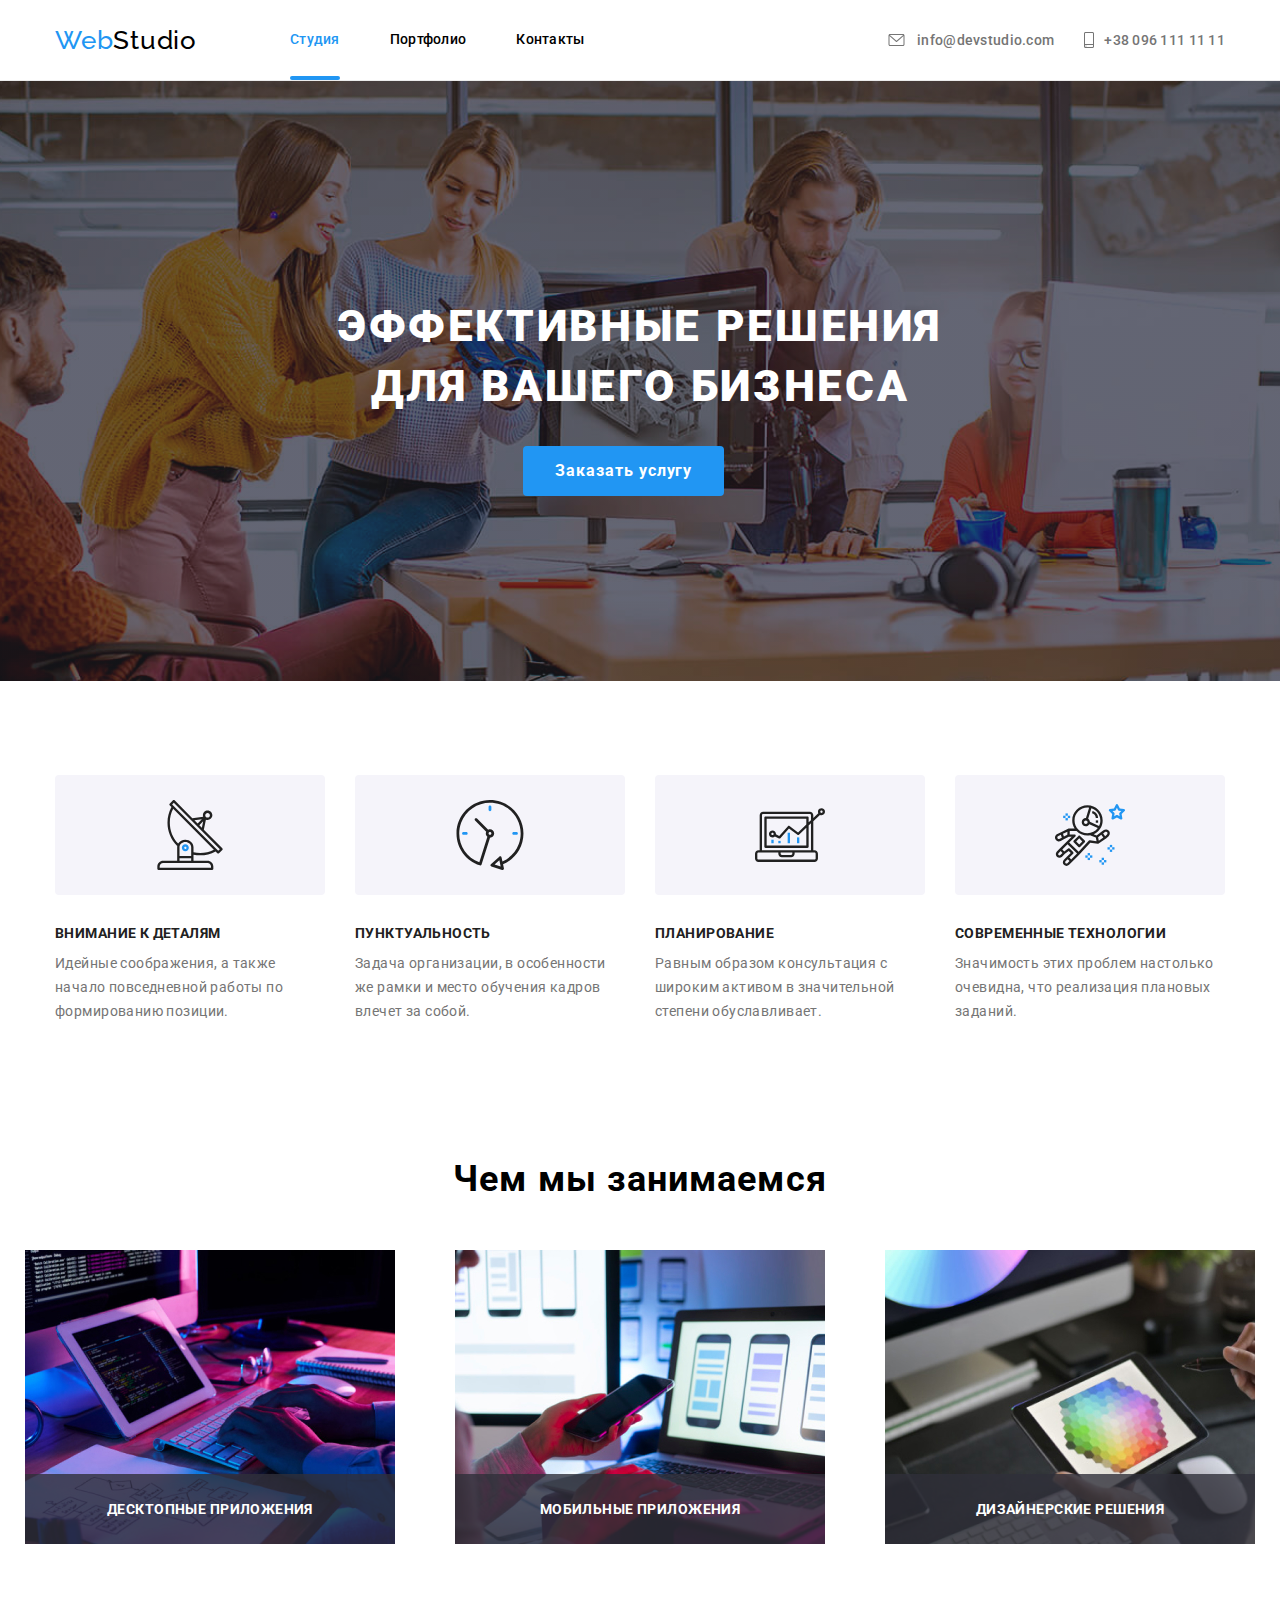
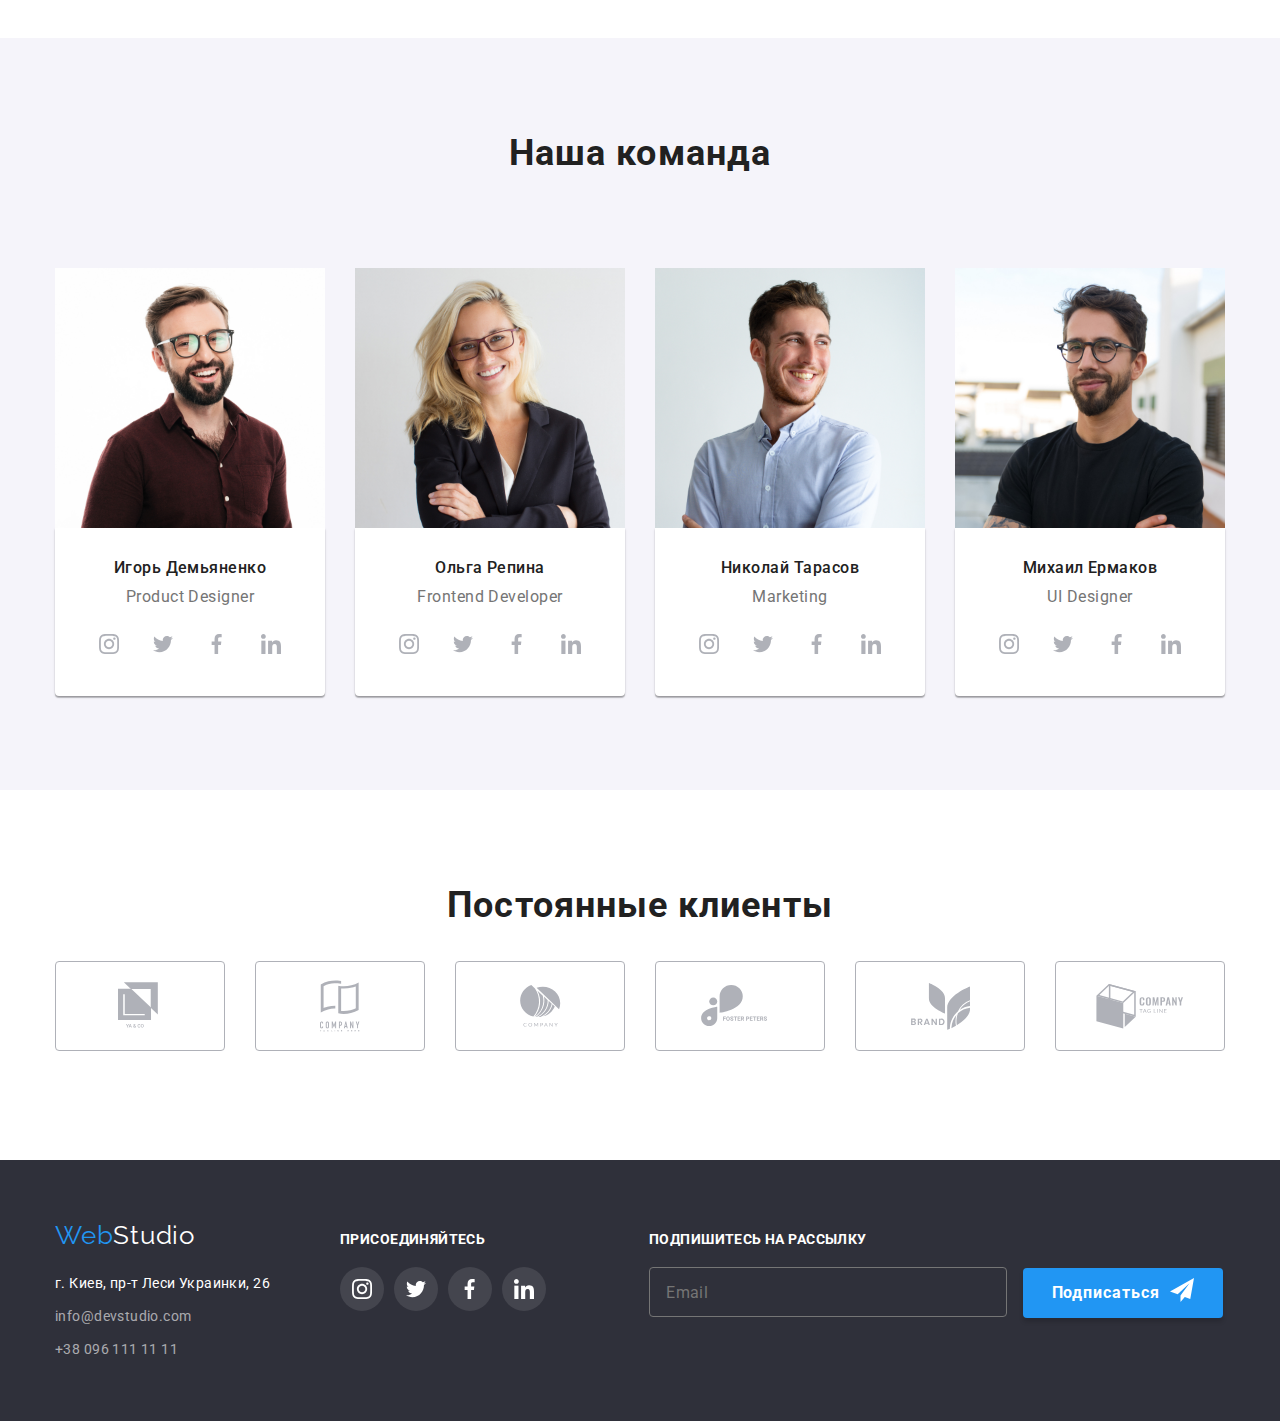
==== commit 0e420114: "Team BEM" ====
--- a/index.html
+++ b/index.html
@@ -138,34 +138,37 @@
         <section class="team">
             <div class="container">
                 <h2 class="title">Наша команда</h2>
-                <ul class="workers">
-                    <li>
-                        <img src="./images/team/ihor.jpg" alt="Photo Ihor" width="270"><div class="worker-names"><h3 class="name">Игорь Демьяненко</h3><p class="work-position">Product Designer</p>
-                            <ul class="social-netw-container">
-                                <li>
-                                    <a class="social-links" href="#">
-                                        <svg class="social-netw-icon" width="20" height="20">
+                <ul class="workers-set">
+                    <li class="workers-set__item">
+                        <img src="./images/team/ihor.jpg" alt="Photo Ihor" width="270">
+                        <div class="worker-profile">
+                            <h3 class="worker-profile__name">Игорь Демьяненко</h3>
+                            <p class="worker-profile__position">Product Designer</p>
+                            <ul class="social-networks">
+                                <li class="social-networks__item">
+                                    <a class="social-networks__link" href="#">
+                                        <svg class="social-networks__icon" width="20" height="20">
                                             <use href="./images/icons/symbol-defs.svg#icon-inst"></use>
                                         </svg>
                                     </a>
                                 </li>
-                                <li>
-                                    <a class="social-links" href="#">
-                                        <svg class="social-netw-icon" width="20" height="20">
+                                <li class="social-networks__item">
+                                    <a class="social-networks__link" href="#">
+                                        <svg class="social-networks__icon" width="20" height="20">
                                             <use href="./images/icons/symbol-defs.svg#icon-twit"></use>
                                         </svg>
                                     </a>
                                 </li>
-                                <li>
-                                    <a class="social-links" href="#">
-                                        <svg class="social-netw-icon" width="20" height="20">
+                                <li class="social-networks__item">
+                                    <a class="social-networks__link" href="#">
+                                        <svg class="social-networks__icon" width="20" height="20">
                                             <use href="./images/icons/symbol-defs.svg#icon-fb"></use>
                                         </svg>
                                     </a>    
                                 </li>
-                                <li>
-                                    <a class="social-links" href="#">
-                                        <svg class="social-netw-icon" width="20" height="20">
+                                <li class="social-networks__item">
+                                    <a class="social-networks__link" href="#">
+                                        <svg class="social-networks__icon" width="20" height="20">
                                             <use href="./images/icons/symbol-defs.svg#icon-in"></use>
                                         </svg>
                                     </a>    
@@ -174,33 +177,36 @@
                         </div> 
                         
                     </li>
-                    <li>
-                        <img src="./images/team/olha.jpg" alt="Photo Olha" width="270"><div class="worker-names"><h3 class="name">Ольга Репина</h3><p class="work-position">Frontend Developer</p>
-                            <ul class="social-netw-container">
-                                <li>
-                                    <a class="social-links" href="#">
-                                        <svg class="social-netw-icon" width="20" height="20">
+                    <li class="workers-set__item">
+                        <img src="./images/team/olha.jpg" alt="Photo Olha" width="270">
+                        <div class="worker-profile">
+                            <h3 class="worker-profile__name">Ольга Репина</h3>
+                            <p class="worker-profile__position">Frontend Developer</p>
+                            <ul class="social-networks">
+                                <li class="social-networks__item">
+                                    <a class="social-networks__link" href="#">
+                                        <svg class="social-networks__icon" width="20" height="20">
                                             <use href="./images/icons/symbol-defs.svg#icon-inst"></use>
                                         </svg>
                                     </a>
                                 </li>
-                                <li>
-                                    <a class="social-links" href="#">
-                                        <svg class="social-netw-icon" width="20" height="20">
+                                <li class="social-networks__item">
+                                    <a class="social-networks__link" href="#">
+                                        <svg class="social-networks__icon" width="20" height="20">
                                             <use href="./images/icons/symbol-defs.svg#icon-twit"></use>
                                         </svg>
                                     </a>
                                 </li>
-                                <li>
-                                    <a class="social-links" href="#">
-                                        <svg class="social-netw-icon" width="20" height="20">
+                                <li class="social-networks__item">
+                                    <a class="social-networks__link" href="#">
+                                        <svg class="social-networks__icon" width="20" height="20">
                                             <use href="./images/icons/symbol-defs.svg#icon-fb"></use>
                                         </svg>
                                     </a>    
                                 </li>
-                                <li>
-                                    <a class="social-links" href="#">
-                                        <svg class="social-netw-icon" width="20" height="20">
+                                <li class="social-networks__item">
+                                    <a class="social-networks__link" href="#">
+                                        <svg class="social-networks__icon" width="20" height="20">
                                             <use href="./images/icons/symbol-defs.svg#icon-in"></use>
                                         </svg>
                                     </a>    
@@ -208,33 +214,36 @@
                             </ul>
                         </div>
                     </li>
-                    <li>
-                        <img src="./images/team/nikol.jpg" alt="Photo Nikolai" width="270"><div class="worker-names"><h3 class="name">Николай Тарасов</h3><p class="work-position">Marketing</p>
-                            <ul class="social-netw-container">
-                                <li>
-                                    <a class="social-links" href="#">
-                                        <svg class="social-netw-icon" width="20" height="20">
+                    <li class="workers-set__item">
+                        <img src="./images/team/nikol.jpg" alt="Photo Nikolai" width="270">
+                        <div class="worker-profile">
+                            <h3 class="worker-profile__name">Николай Тарасов</h3>
+                            <p class="worker-profile__position">Marketing</p>
+                            <ul class="social-networks">
+                                <li class="social-networks__item">
+                                    <a class="social-networks__link" href="#">
+                                        <svg class="social-networks__icon" width="20" height="20">
                                             <use href="./images/icons/symbol-defs.svg#icon-inst"></use>
                                         </svg>
                                     </a>
                                 </li>
-                                <li>
-                                    <a class="social-links" href="#">
-                                        <svg class="social-netw-icon" width="20" height="20">
+                                <li class="social-networks__item">
+                                    <a class="social-networks__link" href="#">
+                                        <svg class="social-networks__icon" width="20" height="20">
                                             <use href="./images/icons/symbol-defs.svg#icon-twit"></use>
                                         </svg>
                                     </a>
                                 </li>
-                                <li>
-                                    <a class="social-links" href="#">
-                                        <svg class="social-netw-icon" width="20" height="20">
+                                <li class="social-networks__item">
+                                    <a class="social-networks__link" href="#">
+                                        <svg class="social-networks__icon" width="20" height="20">
                                             <use href="./images/icons/symbol-defs.svg#icon-fb"></use>
                                         </svg>
                                     </a>    
                                 </li>
-                                <li>
-                                    <a class="social-links" href="#">
-                                        <svg class="social-netw-icon" width="20" height="20">
+                                <li class="social-networks__item">
+                                    <a class="social-networks__link" href="#">
+                                        <svg class="social-networks__icon" width="20" height="20">
                                             <use href="./images/icons/symbol-defs.svg#icon-in"></use>
                                         </svg>
                                     </a>    
@@ -242,33 +251,36 @@
                             </ul>
                         </div>
                     </li>
-                    <li>
-                        <img src="./images/team/mikhail.jpg" alt="Photo Mikhail" width="270"><div class="worker-names"><h3 class="name">Михаил Ермаков</h3><p class="work-position">UI Designer</p>
-                            <ul class="social-netw-container">
-                                <li>
-                                    <a class="social-links" href="#">
-                                        <svg class="social-netw-icon" width="20" height="20">
+                    <li class="workers-set__item">
+                        <img src="./images/team/mikhail.jpg" alt="Photo Mikhail" width="270">
+                        <div class="worker-profile">
+                            <h3 class="worker-profile__name">Михаил Ермаков</h3>
+                            <p class="worker-profile__position">UI Designer</p>
+                            <ul class="social-networks">
+                                <li class="social-networks__item">
+                                    <a class="social-networks__link" href="#">
+                                        <svg class="social-networks__icon" width="20" height="20">
                                             <use href="./images/icons/symbol-defs.svg#icon-inst"></use>
                                         </svg>
                                     </a>
                                 </li>
-                                <li>
-                                    <a class="social-links" href="#">
-                                        <svg class="social-netw-icon" width="20" height="20">
+                                <li class="social-networks__item">
+                                    <a class="social-networks__link" href="#">
+                                        <svg class="social-networks__icon" width="20" height="20">
                                             <use href="./images/icons/symbol-defs.svg#icon-twit"></use>
                                         </svg>
                                     </a>
                                 </li>
-                                <li>
-                                    <a class="social-links" href="#">
-                                        <svg class="social-netw-icon" width="20" height="20">
+                                <li class="social-networks__item">
+                                    <a class="social-networks__link" href="#">
+                                        <svg class="social-networks__icon" width="20" height="20">
                                             <use href="./images/icons/symbol-defs.svg#icon-fb"></use>
                                         </svg>
                                     </a>    
                                 </li>
-                                <li>
-                                    <a class="social-links" href="#">
-                                        <svg class="social-netw-icon" width="20" height="20">
+                                <li class="social-networks__item">
+                                    <a class="social-networks__link" href="#">
+                                        <svg class="social-networks__icon" width="20" height="20">
                                             <use href="./images/icons/symbol-defs.svg#icon-in"></use>
                                         </svg>
                                     </a>    
@@ -353,28 +365,28 @@
                 <ul class="footer-social-netw">
                     <li>
                         <a class="foot-social-links" href="#">
-                            <svg class="social-netw-icon" width="20" height="20">
+                            <svg class="social-networks__icon" width="20" height="20">
                                 <use href="./images/icons/symbol-defs.svg#icon-inst"></use>
                             </svg>
                         </a>
                     </li>
                     <li>
                         <a class="foot-social-links" href="#">
-                            <svg class="social-netw-icon" width="20" height="20">
+                            <svg class="social-networks__icon" width="20" height="20">
                                 <use href="./images/icons/symbol-defs.svg#icon-twit"></use>
                             </svg>
                         </a>
                     </li>
                     <li>
                         <a class="foot-social-links" href="#">
-                            <svg class="social-netw-icon" width="20" height="20">
+                            <svg class="social-networks__icon" width="20" height="20">
                                 <use href="./images/icons/symbol-defs.svg#icon-fb"></use>
                             </svg>
                         </a>
                     </li>
                     <li>
                         <a class="foot-social-links" href="#">
-                            <svg class="social-netw-icon" width="20" height="20">
+                            <svg class="social-networks__icon" width="20" height="20">
                                 <use href="./images/icons/symbol-defs.svg#icon-in"></use>
                             </svg>
                         </a>
--- a/css/main.min.css
+++ b/css/main.min.css
@@ -1,2 +1,2 @@
-/*! modern-normalize v1.0.0 | MIT License | https://github.com/sindresorhus/modern-normalize */ul{list-style:none}a{text-decoration:none}code,kbd,samp,pre{font-family:'Open Sans', sans-serif;font-size:1em}*,*::before,*::after{-webkit-box-sizing:border-box;box-sizing:border-box}:root{-moz-tab-size:4;-o-tab-size:4;tab-size:4}html{line-height:1.15;-webkit-text-size-adjust:100%}body{margin:0;padding:0}body{font-family:system-ui,-apple-system,"Segoe UI",Roboto,Helvetica,Arial,sans-serif,"Apple Color Emoji","Segoe UI Emoji"}hr{height:0;color:inherit}abbr[title]{-webkit-text-decoration:underline dotted;text-decoration:underline dotted}b,strong{font-weight:bolder}small{font-size:80%}sub,sup{font-size:75%;line-height:0;position:relative;vertical-align:baseline}sub{bottom:-0.25em}sup{top:-0.5em}table{text-indent:0;border-color:inherit}button,input,optgroup,select,textarea{font-family:inherit;font-size:100%;line-height:1.15;margin:0}address{font-style:normal}button,select{text-transform:none}button,[type='button'],[type='reset'],[type='submit']{-webkit-appearance:button}::-moz-focus-inner{border-style:none;padding:0}:-moz-focusring{outline:1px dotted ButtonText}:-moz-ui-invalid{box-shadow:none}legend{padding:0}progress{vertical-align:baseline}::-webkit-inner-spin-button,::-webkit-outer-spin-button{height:auto}[type='search']{-webkit-appearance:textfield;outline-offset:-2px}::-webkit-search-decoration{-webkit-appearance:none}::-webkit-file-upload-button{-webkit-appearance:button;font:inherit}summary{display:list-item}*{margin:0;padding:0}body{font-family:'Roboto', sans-serif}.container{width:1200px;padding:15px 15px;margin:0 auto}header{background-color:#fff;color:#212121;font-weight:500;font-size:14px;line-height:16px;border-bottom:1px solid #ECECEC}.header-nav,.nav-list,.header-address{display:-webkit-box;display:-ms-flexbox;display:flex}img{display:block}.header .container{display:-webkit-box;display:-ms-flexbox;display:flex;-webkit-box-pack:baseline;-ms-flex-pack:baseline;justify-content:baseline;-webkit-box-align:center;-ms-flex-align:center;align-items:center;max-height:80px}.nav-list{margin-left:93px;margin-top:32px;margin-bottom:35px}.nav-list__item:not(:last-child){margin-right:50px}.header-address{margin-left:auto}.header-address__item:not(:first-child){margin-left:30px;margin-right:0}.header-address__link{display:-webkit-box;display:-ms-flexbox;display:flex;color:#757575;-webkit-box-align:center;-ms-flex-align:center;align-items:center;padding-top:32px;padding-bottom:32px;color:#757575;font-weight:500;font-size:14px;line-height:16px;letter-spacing:0.02em;-webkit-transition:color 250ms cubic-bezier(0.4, 0, 0.2, 1);transition:color 250ms cubic-bezier(0.4, 0, 0.2, 1)}.header-address__icon{fill:currentColor}.header-address__link:hover,.header-address__link:focus,.header-address__link:hover .header-address__icon,.header-address__link:focus .header-address__icon,.header-address__link:hover .header-address__icon,.header-address__link:focus .header-address__icon{color:#2196F3;fill:#2196F3}.title{color:#212121;font-weight:700;font-size:36px;line-height:42px;text-align:center;letter-spacing:0.03em}.nav-list__link{color:#000;font-weight:500;font-size:14px;line-height:16px;letter-spacing:0.02em;position:relative;-webkit-transition:color 250ms cubic-bezier(0.4, 0, 0.2, 1);transition:color 250ms cubic-bezier(0.4, 0, 0.2, 1)}.nav-list__link:hover,.nav-list__link:focus{color:#2196F3}.nav-list__link.current{color:#2196F3}.nav-list__link.current::after{content:"";position:absolute;display:block;background-color:#2196F3;width:100%;height:4px;border-radius:2px;bottom:-33px}.header-address__icon{display:inline-block;-webkit-box-align:center;-ms-flex-align:center;align-items:center;margin-right:10px;fill:#757575}.header-logo{margin-top:24px;margin-bottom:23px;color:#000;font-size:26px;line-height:31px;font-family:'Raleway', sans-serif;letter-spacing:0.03em}.web{color:#2196F3;font-size:26px;line-height:31px;font-family:'Raleway', sans-serif;letter-spacing:0.03em}.hero .container{height:600px}.hero{background-color:#2F303A;max-width:1600px;background-image:-webkit-gradient(linear, left top, right top, from(rgba(47,48,58,0.4)), to(rgba(47,48,58,0.4))),url(../images/background/bg-img.png);background-image:linear-gradient(to right, rgba(47,48,58,0.4), rgba(47,48,58,0.4)),url(../images/background/bg-img.png);background-size:cover;background-repeat:no-repeat;background-position:center;margin-right:auto;margin-left:auto}.hero__title{margin-left:252px;margin-right:252px;margin-top:200px;margin-bottom:30px;color:#fff;font-weight:900;font-size:44px;line-height:60px;text-align:center;letter-spacing:0.06em;text-transform:uppercase}.hero__btn{margin-left:468px;margin-right:468px;padding:10px 32px;background-color:#2196F3;font-weight:700;font-size:16px;line-height:30px;color:#fff;text-align:center;letter-spacing:0.06em;border:none;border-radius:4px;cursor:pointer}.about .container{padding-top:94px;padding-bottom:94px}.features{display:-webkit-box;display:-ms-flexbox;display:flex;-webkit-box-align:center;-ms-flex-align:center;align-items:center;margin-bottom:94px;margin-left:0;margin-right:0;background:transparent}.features__title{margin-bottom:10px;color:#212121;font-weight:700;font-size:14px;line-height:16px;letter-spacing:0.03em;text-transform:uppercase}.features__article{color:#757575;font-weight:400;font-size:14px;line-height:24px;letter-spacing:0.03em;margin-bottom:94px}.features__icon{-webkit-box-align:center;-ms-flex-align:center;align-items:center;-webkit-box-pack:center;-ms-flex-pack:center;justify-content:center;height:70px;width:70px}.features-thumb{display:-webkit-box;display:-ms-flexbox;display:flex;background:#F5F4FA;border-radius:4px;-webkit-box-pack:center;-ms-flex-pack:center;justify-content:center;-webkit-box-align:center;-ms-flex-align:center;align-items:center;margin-bottom:30px;width:270px;height:120px}.features__item{width:270px;height:101px}.features__item:not(:last-child){margin-right:30px}.about-pictures__title{margin-bottom:50px;font-weight:700;font-size:36px;line-height:42px;text-align:center;letter-spacing:0.03em;font-family:'Roboto', sans-serif}.about-pictures{margin-top:94px;padding-bottom:94px}.about-pictures__block{display:-webkit-box;display:-ms-flexbox;display:flex;margin-top:50px;-webkit-box-pack:center;-ms-flex-pack:center;justify-content:center}.about-thumb{position:relative}.about-thumb:not(:last-child){margin-right:30px}.about-thumb:not(:first-child){margin-left:30px}.about-thumb__image{width:370px}.about-thumb__image{margin:auto}.about-thumb::before{content:"";display:inline-block;position:absolute;height:70px;width:100%;bottom:0;background-color:rgba(47,48,58,0.8)}.about-thumb__label{color:#fff;display:-webkit-box;display:-ms-flexbox;display:flex;font-weight:700;font-size:14px;line-height:16px;text-align:center;-webkit-box-pack:center;-ms-flex-pack:center;justify-content:center;letter-spacing:0.03em;text-transform:uppercase;font-family:'Roboto', sans-serif}.images-overlay{display:inline-block;position:absolute;top:251px;width:100%}.team .container{-webkit-box-align:center;-ms-flex-align:center;align-items:center;padding-top:94px;padding-bottom:94px}.team h2{margin-bottom:94px}.workers{display:-webkit-box;display:-ms-flexbox;display:flex;-webkit-box-align:center;-ms-flex-align:center;align-items:center;margin-left:0;margin-right:0}.workers>li:nth-child(1){margin-right:30px}.workers>li:nth-child(2){margin-right:30px}.workers>li:nth-child(3){margin-right:30px}.workers>li{width:270px}.worker-names{background-color:#fff;padding-top:30px;padding-bottom:30px;text-align:center;letter-spacing:0.03em;border-bottom-left-radius:4px;border-bottom-right-radius:4px;-webkit-box-shadow:0px 1px 3px rgba(0,0,0,0.12),0px 1px 1px rgba(0,0,0,0.14),0px 2px 1px rgba(0,0,0,0.2);box-shadow:0px 1px 3px rgba(0,0,0,0.12),0px 1px 1px rgba(0,0,0,0.14),0px 2px 1px rgba(0,0,0,0.2)}.workers h3{margin-bottom:10px}.team{background:#F5F4FA}.name{color:#212121;font-weight:500;font-size:16px;line-height:19px;letter-spacing:0.03em}.work-position{color:#757575;font-weight:400;font-size:16px;line-height:19px;text-align:center;letter-spacing:0.03em}.social-netw-container{display:-webkit-box;display:-ms-flexbox;display:flex;-webkit-box-pack:center;-ms-flex-pack:center;justify-content:center}.social-links{display:-webkit-box;display:-ms-flexbox;display:flex;-webkit-box-pack:center;-ms-flex-pack:center;justify-content:center;-webkit-box-align:center;-ms-flex-align:center;align-items:center;margin-top:16px;width:44px;height:44px;color:#AFB1B8;border-radius:50%;-webkit-transition:color 250ms cubic-bezier(0.4, 0, 0.2, 1);transition:color 250ms cubic-bezier(0.4, 0, 0.2, 1)}.social-netw-icon{fill:currentColor}.social-links:hover,.social-links:focus{color:#fff;background-color:#2196F3;border:1px solid #2196F3}.social-netw-container>li:nth-child(2n+1){margin-right:10px}.social-netw-container>li:nth-child(2n+2){margin-right:10px}.social-netw-container>li:nth-child(3){margin-right:10px}.title-clients{color:#212121;padding-top:94px;margin-bottom:50px;font-weight:700;font-size:36px;line-height:42px;text-align:center;letter-spacing:0.03em}.clients .container{-webkit-box-align:center;-ms-flex-align:center;align-items:center}.clients-icons{display:-webkit-box;display:-ms-flexbox;display:flex;-ms-flex-wrap:wrap;flex-wrap:wrap;-webkit-box-align:center;-ms-flex-align:center;align-items:center;-webkit-box-pack:center;-ms-flex-pack:center;justify-content:center;padding-bottom:94px;margin-right:-30px;margin-top:-30px}.client-icon{-webkit-box-align:center;-ms-flex-align:center;align-items:center;-webkit-box-pack:center;-ms-flex-pack:center;justify-content:center;fill:#AFB1B8}.clients-icons>li:nth-child(2n+1){margin-right:30px}.clients-icons>li:nth-child(2n+2){margin-right:30px}.clients-icons>li:nth-child(3){margin-right:30px}.client-icon:hover,.client-icon:focus{fill:#2196F3}.clients-link{display:-webkit-box;display:-ms-flexbox;display:flex;-webkit-box-pack:center;-ms-flex-pack:center;justify-content:center;-webkit-box-align:center;-ms-flex-align:center;align-items:center;width:170px;height:90px;color:#AFB1B8;border-radius:4px;border:1px solid #AFB1B8}.client-icon{fill:currentColor}.clients-link:hover,.clients-link:focus{color:#2196F3;border:1px solid #2196F3}.footer .container{display:-webkit-box;display:-ms-flexbox;display:flex;-webkit-box-align:baseline;-ms-flex-align:baseline;align-items:baseline;padding-top:60px;padding-bottom:60px;-webkit-box-pack:left;-ms-flex-pack:left;justify-content:left}footer{background-color:#2F303A}.logo-foot{color:#fff;font-size:26px;line-height:31px;font-family:'Raleway', sans-serif;letter-spacing:0.03em}.footer-address{margin-top:20px}.footer-address li:nth-child(1){margin-bottom:9px}.footer-address li:nth-child(2){margin-bottom:9px}.link-foot-adr{color:#fff;font-weight:400;font-size:14px;line-height:24px;letter-spacing:0.03em}.link-foot{color:rgba(255,255,255,0.6);font-weight:400;font-size:14px;line-height:24px;letter-spacing:0.03em}.footer-links{margin-left:70px}.footer-links p{-webkit-box-align:baseline;-ms-flex-align:baseline;align-items:baseline;margin-bottom:20px;color:#fff;font-weight:700;font-size:14px;line-height:16px;letter-spacing:0.03em;text-transform:uppercase;font-family:'Roboto', sans-serif}.footer-social-netw{display:-webkit-box;display:-ms-flexbox;display:flex;-webkit-box-align:baseline;-ms-flex-align:baseline;align-items:baseline}.foot-social-links{background-color:rgba(255,255,255,0.1);display:-webkit-box;display:-ms-flexbox;display:flex;-webkit-box-pack:center;-ms-flex-pack:center;justify-content:center;-webkit-box-align:center;-ms-flex-align:center;align-items:center;width:44px;height:44px;color:#fff;border-radius:50%}.footer-social-netw>li:nth-child(2n+1){margin-right:10px}.footer-social-netw>li:nth-child(2n+2){margin-right:10px}.footer-social-netw>li:nth-child(3){margin-right:10px}.foot-social-links:hover,.social-links:focus{color:#fff;background-color:#2196F3}.portfolio-main .container{padding-top:94px;padding-bottom:94px}.portfolio-main h1{display:none}.portfolio-btns{display:-webkit-box;display:-ms-flexbox;display:flex;margin-left:280px;margin-right:279px;margin-bottom:50px;-webkit-box-pack:center;-ms-flex-pack:center;justify-content:center}.portfolio-btns a:nth-child(1){margin-right:8px;margin-left:0}.portfolio-btns a:nth-child(3){margin-right:8px;margin-left:0}.portfolio-btns a:nth-child(2n+2){margin-right:8px;margin-left:0}.portfolio-btn{background-color:#F5F4FA;padding:6px 22px;color:#212121;font-weight:500;font-size:16px;line-height:26px;text-align:center;height:38px;width:auto;border-radius:4px}.portfolio-btn:hover,.portfolio-btn:focus{background-color:#2196F3;color:#fff;font-weight:500;font-size:16px;line-height:26px;-webkit-box-shadow:0px 3px 1px rgba(0,0,0,0.1),0px 1px 2px rgba(0,0,0,0.08),0px 2px 2px rgba(0,0,0,0.12);box-shadow:0px 3px 1px rgba(0,0,0,0.1),0px 1px 2px rgba(0,0,0,0.08),0px 2px 2px rgba(0,0,0,0.12)}.portfolio-gallery{display:-webkit-box;display:-ms-flexbox;display:flex;-ms-flex-wrap:wrap;flex-wrap:wrap;-webkit-box-pack:center;-ms-flex-pack:center;justify-content:center;margin-top:-30px;margin-left:-30px}.portfolio-cards-stack{background-color:#fff;outline:1px solid #ECECEC;-ms-flex-preferred-size:calc(100% / 3 - 30px);flex-basis:calc(100% / 3 - 30px);margin-left:30px;margin-top:30px;-webkit-box-sizing:border-box;box-sizing:border-box;position:relative;-webkit-transition:opacity 250ms cubic-bezier(0.4, 0, 0.2, 1),-webkit-box-shadow 250ms cubic-bezier(0.4, 0, 0.2, 1);transition:opacity 250ms cubic-bezier(0.4, 0, 0.2, 1),-webkit-box-shadow 250ms cubic-bezier(0.4, 0, 0.2, 1);transition:box-shadow 250ms cubic-bezier(0.4, 0, 0.2, 1),opacity 250ms cubic-bezier(0.4, 0, 0.2, 1);transition:box-shadow 250ms cubic-bezier(0.4, 0, 0.2, 1),opacity 250ms cubic-bezier(0.4, 0, 0.2, 1),-webkit-box-shadow 250ms cubic-bezier(0.4, 0, 0.2, 1)}.project-names h3{color:#212121;margin-top:20px;margin-bottom:4px;margin-left:24px;font-weight:700;font-size:18px;line-height:36px;letter-spacing:0.06em;font-family:'Roboto', sans-serif}.project-names p{color:#757575;font-weight:400;font-size:16px;line-height:30px;letter-spacing:0.06em;margin-left:24px;padding-bottom:20px;font-family:'Roboto', sans-serif}.portfolio-cards-stack:hover,.portfolio-cards-stack:focus{-webkit-box-shadow:0px 1px 1px rgba(0,0,0,0.12),0px 4px 4px rgba(0,0,0,0.06),1px 4px 6px rgba(0,0,0,0.16);box-shadow:0px 1px 1px rgba(0,0,0,0.12),0px 4px 4px rgba(0,0,0,0.06),1px 4px 6px rgba(0,0,0,0.16)}.projects-overlay{position:absolute;top:0;left:0;width:100%;height:100%;background-color:#2196F3;opacity:0;padding:63px 24px;-webkit-transform:translateY(100%);transform:translateY(100%);-webkit-transition:opacity 250ms cubic-bezier(0.4, 0, 0.2, 1),-webkit-transform 250ms cubic-bezier(0.4, 0, 0.2, 1);transition:opacity 250ms cubic-bezier(0.4, 0, 0.2, 1),-webkit-transform 250ms cubic-bezier(0.4, 0, 0.2, 1);transition:transform 250ms cubic-bezier(0.4, 0, 0.2, 1),opacity 250ms cubic-bezier(0.4, 0, 0.2, 1);transition:transform 250ms cubic-bezier(0.4, 0, 0.2, 1),opacity 250ms cubic-bezier(0.4, 0, 0.2, 1),-webkit-transform 250ms cubic-bezier(0.4, 0, 0.2, 1)}.pf-card-image{position:relative;overflow:hidden;border-style:none;width:368px;height:294px}.portfolio-gal-links:hover .projects-overlay,.portfolio-gal-links:focus .projects-overlay{-webkit-transform:translateX(0);transform:translateX(0);opacity:0.9}.projects-overlay p{color:#fff;position:absolute;display:-webkit-box;display:-ms-flexbox;display:flex;font-weight:400;font-size:18px;line-height:28px;letter-spacing:0.03em;font-family:'Roboto', sans-serif;top:63px;left:24px}.backdrop{width:100%;height:100%;background-color:rgba(255,255,255,0.6);position:fixed;top:0;left:0;-webkit-transition:opacity 250ms cubic-bezier(0.4, 0, 0.2, 1);transition:opacity 250ms cubic-bezier(0.4, 0, 0.2, 1)}.modal{position:absolute;top:50%;left:50%;-webkit-transform:translateX(-50%) translateY(-50%);transform:translateX(-50%) translateY(-50%);width:528px;height:581px;background-color:#fff;-webkit-box-shadow:0px 1px 3px rgba(0,0,0,0.12),0px 1px 1px rgba(0,0,0,0.14),0px 2px 1px rgba(0,0,0,0.2);box-shadow:0px 1px 3px rgba(0,0,0,0.12),0px 1px 1px rgba(0,0,0,0.14),0px 2px 1px rgba(0,0,0,0.2);border-radius:4px}.backdrop-modal-btn{position:absolute;top:8px;right:8px;width:30px;height:30px;cursor:pointer;fill:#212121;border:1px solid #AFB1B8;border-radius:50%;outline:transparent;padding:none;display:-webkit-inline-box;display:-ms-inline-flexbox;display:inline-flex;-webkit-box-pack:center;-ms-flex-pack:center;justify-content:center;-webkit-box-align:center;-ms-flex-align:center;align-items:center;background:transparent;-webkit-transition:fill 250ms cubic-bezier(0.4, 0, 0.2, 1);transition:fill 250ms cubic-bezier(0.4, 0, 0.2, 1)}.backdrop-modal-btn:hover,.backdrop-modal-btn:focus{fill:#2196F3}.backdrop.is-hidden{opacity:0;pointer-events:none}.modal p{margin-top:40px;margin-bottom:12px;color:#212121;font-weight:700;font-size:20px;line-height:23px;text-align:center;letter-spacing:0.03em;font-family:'Roboto', sans-serif}.form{display:-webkit-box;display:-ms-flexbox;display:flex;-webkit-box-orient:vertical;-webkit-box-direction:normal;-ms-flex-direction:column;flex-direction:column;-webkit-box-align:left;-ms-flex-align:left;align-items:left;-webkit-box-pack:left;-ms-flex-pack:left;justify-content:left}form label{margin-left:40px}.label-input-block{margin-bottom:10px;color:#757575;font-weight:400;font-size:12px;line-height:14px;letter-spacing:0.01em;font-family:'Roboto', sans-serif}.form button{background-color:#2196F3;width:200px;height:50px;margin-bottom:40px;margin:auto;background-color:#2196F3;font-weight:700;font-size:16px;line-height:30px;color:#fff;text-align:center;letter-spacing:0.06em;border:none;outline:transparent;border-radius:4px;cursor:pointer;-webkit-box-shadow:0px 4px 4px rgba(0,0,0,0.15);box-shadow:0px 4px 4px rgba(0,0,0,0.15)}.checkbox-block{margin-top:10px;margin-bottom:30px;display:-webkit-box;display:-ms-flexbox;display:flex;-webkit-box-align:center;-ms-flex-align:center;align-items:center;-webkit-box-pack:center;-ms-flex-pack:center;justify-content:center;color:#757575;font-weight:400;font-size:14px;line-height:24px;letter-spacing:0.03em;font-family:'Roboto', sans-serif}.checkbox{-webkit-appearance:none;-moz-appearance:none;appearance:none;width:16px;height:15px;border:2px solid #2F303A;border-radius:4px;outline:transparent;display:inline-block}.checkbox:checked{width:16px;height:15px;border:none;margin:0;padding:0;display:block;background-image:url(../images/icons/check-full.svg)}.conditions{margin-left:8.38px}.conditions a{color:#2196F3;border-bottom:0.75px solid #2196F3}.label-input-block input{margin-left:40px;margin-top:4px;width:448px;height:40px;padding:12px 42px;font-family:inherit;display:-webkit-box;display:-ms-flexbox;display:flex;-webkit-box-align:center;-ms-flex-align:center;align-items:center;-webkit-box-pack:center;-ms-flex-pack:center;justify-content:center;color:#757575;font-weight:400;font-size:14px;line-height:24px;letter-spacing:0.03em;border:1px solid #AFB1B8;border-radius:4px;-webkit-transition:border 250ms cubic-bezier(0.4, 0, 0.2, 1);transition:border 250ms cubic-bezier(0.4, 0, 0.2, 1)}.input-field-box{position:relative}.form-icon{position:absolute;top:14px;left:56px;fill:#212121;-webkit-transition:fill 250ms cubic-bezier(0.4, 0, 0.2, 1);transition:fill 250ms cubic-bezier(0.4, 0, 0.2, 1)}.label-input-block:focus .form-icon,.label-input-block:hover .form-icon,.label-input-block:active .form-icon{fill:#2196F3}.label-input-block input:focus-within,.label-input-block input:hover,.label-input-block input:active{border:1px solid #2196F3;outline:transparent}.form .label-input-block:nth-child(4) .input-field{vertical-align:top;padding:12px 16px;height:120px;color:#757575;font-weight:400;font-size:14px;line-height:24px;letter-spacing:0.03em;font-family:'Roboto', sans-serif}.label-input-block input::-webkit-input-placeholder{position:absolute;color:rgba(117,117,117,0.5);top:12px;left:16px;font-weight:400;font-size:12px;line-height:14px;letter-spacing:0.01em;font-family:'Roboto', sans-serif}.label-input-block input:-ms-input-placeholder{position:absolute;color:rgba(117,117,117,0.5);top:12px;left:16px;font-weight:400;font-size:12px;line-height:14px;letter-spacing:0.01em;font-family:'Roboto', sans-serif}.label-input-block input::-ms-input-placeholder{position:absolute;color:rgba(117,117,117,0.5);top:12px;left:16px;font-weight:400;font-size:12px;line-height:14px;letter-spacing:0.01em;font-family:'Roboto', sans-serif}.label-input-block input::placeholder{position:absolute;color:rgba(117,117,117,0.5);top:12px;left:16px;font-weight:400;font-size:12px;line-height:14px;letter-spacing:0.01em;font-family:'Roboto', sans-serif}.footer-form{display:-webkit-box;display:-ms-flexbox;display:flex}.footer-form-container{margin-left:93px;margin-right:auto}.footer-form-container p{margin-bottom:20px;color:#fff;font-weight:700;font-size:14px;line-height:16px;letter-spacing:0.03em;text-transform:uppercase;font-family:'Roboto', sans-serif}.footer-form button{display:-webkit-inline-box;display:-ms-inline-flexbox;display:inline-flex;margin-left:auto;margin-right:auto;padding:10px 28.5px;background-color:#2196F3;outline:transparent;border:none;-webkit-box-shadow:0px 4px 4px rgba(0,0,0,0.15);box-shadow:0px 4px 4px rgba(0,0,0,0.15);border-radius:4px;font-weight:700;font-size:16px;line-height:30px;color:#fff;-webkit-box-pack:center;-ms-flex-pack:center;justify-content:center;text-align:center;letter-spacing:0.06em;cursor:pointer}.send-icon{margin-left:10px}.footer-form input{margin-right:12px;padding-top:15px;padding-bottom:15px;padding-left:16px;background-color:#2F303A;width:358px;height:50px;font-weight:400;font-size:16px;line-height:20px;letter-spacing:0.03em;color:#ECECEC;font-family:'Roboto', sans-serif;border:1px solid #757575;border-radius:4px;outline:transparent}.footer-form input:hover,.footer-form input:focus{outline:transparent}
+/*! modern-normalize v1.0.0 | MIT License | https://github.com/sindresorhus/modern-normalize */ul{list-style:none}a{text-decoration:none}code,kbd,samp,pre{font-family:'Open Sans', sans-serif;font-size:1em}*,*::before,*::after{-webkit-box-sizing:border-box;box-sizing:border-box}:root{-moz-tab-size:4;-o-tab-size:4;tab-size:4}html{line-height:1.15;-webkit-text-size-adjust:100%}body{margin:0;padding:0}body{font-family:system-ui,-apple-system,"Segoe UI",Roboto,Helvetica,Arial,sans-serif,"Apple Color Emoji","Segoe UI Emoji"}hr{height:0;color:inherit}abbr[title]{-webkit-text-decoration:underline dotted;text-decoration:underline dotted}b,strong{font-weight:bolder}small{font-size:80%}sub,sup{font-size:75%;line-height:0;position:relative;vertical-align:baseline}sub{bottom:-0.25em}sup{top:-0.5em}table{text-indent:0;border-color:inherit}button,input,optgroup,select,textarea{font-family:inherit;font-size:100%;line-height:1.15;margin:0}address{font-style:normal}button,select{text-transform:none}button,[type='button'],[type='reset'],[type='submit']{-webkit-appearance:button}::-moz-focus-inner{border-style:none;padding:0}:-moz-focusring{outline:1px dotted ButtonText}:-moz-ui-invalid{box-shadow:none}legend{padding:0}progress{vertical-align:baseline}::-webkit-inner-spin-button,::-webkit-outer-spin-button{height:auto}[type='search']{-webkit-appearance:textfield;outline-offset:-2px}::-webkit-search-decoration{-webkit-appearance:none}::-webkit-file-upload-button{-webkit-appearance:button;font:inherit}summary{display:list-item}*{margin:0;padding:0}body{font-family:'Roboto', sans-serif}.container{width:1200px;padding:15px 15px;margin:0 auto}header{background-color:#fff;color:#212121;font-weight:500;font-size:14px;line-height:16px;border-bottom:1px solid #ECECEC}.header-nav,.nav-list,.header-address{display:-webkit-box;display:-ms-flexbox;display:flex}img{display:block}.header .container{display:-webkit-box;display:-ms-flexbox;display:flex;-webkit-box-pack:baseline;-ms-flex-pack:baseline;justify-content:baseline;-webkit-box-align:center;-ms-flex-align:center;align-items:center;max-height:80px}.nav-list{margin-left:93px;margin-top:32px;margin-bottom:35px}.nav-list__item:not(:last-child){margin-right:50px}.header-address{margin-left:auto}.header-address__item:not(:first-child){margin-left:30px;margin-right:0}.header-address__link{display:-webkit-box;display:-ms-flexbox;display:flex;color:#757575;-webkit-box-align:center;-ms-flex-align:center;align-items:center;padding-top:32px;padding-bottom:32px;color:#757575;font-weight:500;font-size:14px;line-height:16px;letter-spacing:0.02em;-webkit-transition:color 250ms cubic-bezier(0.4, 0, 0.2, 1);transition:color 250ms cubic-bezier(0.4, 0, 0.2, 1)}.header-address__icon{fill:currentColor}.header-address__link:hover,.header-address__link:focus,.header-address__link:hover .header-address__icon,.header-address__link:focus .header-address__icon,.header-address__link:hover .header-address__icon,.header-address__link:focus .header-address__icon{color:#2196F3;fill:#2196F3}.title{color:#212121;font-weight:700;font-size:36px;line-height:42px;text-align:center;letter-spacing:0.03em}.nav-list__link{color:#000;font-weight:500;font-size:14px;line-height:16px;letter-spacing:0.02em;position:relative;-webkit-transition:color 250ms cubic-bezier(0.4, 0, 0.2, 1);transition:color 250ms cubic-bezier(0.4, 0, 0.2, 1)}.nav-list__link:hover,.nav-list__link:focus{color:#2196F3}.nav-list__link.current{color:#2196F3}.nav-list__link.current::after{content:"";position:absolute;display:block;background-color:#2196F3;width:100%;height:4px;border-radius:2px;bottom:-33px}.header-address__icon{display:inline-block;-webkit-box-align:center;-ms-flex-align:center;align-items:center;margin-right:10px;fill:#757575}.header-logo{margin-top:24px;margin-bottom:23px;color:#000;font-size:26px;line-height:31px;font-family:'Raleway', sans-serif;letter-spacing:0.03em}.web{color:#2196F3;font-size:26px;line-height:31px;font-family:'Raleway', sans-serif;letter-spacing:0.03em}.hero .container{height:600px}.hero{background-color:#2F303A;max-width:1600px;background-image:-webkit-gradient(linear, left top, right top, from(rgba(47,48,58,0.4)), to(rgba(47,48,58,0.4))),url(../images/background/bg-img.png);background-image:linear-gradient(to right, rgba(47,48,58,0.4), rgba(47,48,58,0.4)),url(../images/background/bg-img.png);background-size:cover;background-repeat:no-repeat;background-position:center;margin-right:auto;margin-left:auto}.hero__title{margin-left:252px;margin-right:252px;margin-top:200px;margin-bottom:30px;color:#fff;font-weight:900;font-size:44px;line-height:60px;text-align:center;letter-spacing:0.06em;text-transform:uppercase}.hero__btn{margin-left:468px;margin-right:468px;padding:10px 32px;background-color:#2196F3;font-weight:700;font-size:16px;line-height:30px;color:#fff;text-align:center;letter-spacing:0.06em;border:none;border-radius:4px;cursor:pointer}.about .container{padding-top:94px;padding-bottom:94px}.features{display:-webkit-box;display:-ms-flexbox;display:flex;-webkit-box-align:center;-ms-flex-align:center;align-items:center;margin-bottom:94px;margin-left:0;margin-right:0;background:transparent}.features__title{margin-bottom:10px;color:#212121;font-weight:700;font-size:14px;line-height:16px;letter-spacing:0.03em;text-transform:uppercase}.features__article{color:#757575;font-weight:400;font-size:14px;line-height:24px;letter-spacing:0.03em;margin-bottom:94px}.features__icon{-webkit-box-align:center;-ms-flex-align:center;align-items:center;-webkit-box-pack:center;-ms-flex-pack:center;justify-content:center;height:70px;width:70px}.features-thumb{display:-webkit-box;display:-ms-flexbox;display:flex;background:#F5F4FA;border-radius:4px;-webkit-box-pack:center;-ms-flex-pack:center;justify-content:center;-webkit-box-align:center;-ms-flex-align:center;align-items:center;margin-bottom:30px;width:270px;height:120px}.features__item{width:270px;height:101px}.features__item:not(:last-child){margin-right:30px}.about-pictures__title{margin-bottom:50px;font-weight:700;font-size:36px;line-height:42px;text-align:center;letter-spacing:0.03em;font-family:'Roboto', sans-serif}.about-pictures{margin-top:94px;padding-bottom:94px}.about-pictures__block{display:-webkit-box;display:-ms-flexbox;display:flex;margin-top:50px;-webkit-box-pack:center;-ms-flex-pack:center;justify-content:center}.about-thumb{position:relative}.about-thumb:not(:last-child){margin-right:30px}.about-thumb:not(:first-child){margin-left:30px}.about-thumb__image{width:370px}.about-thumb__image{margin:auto}.about-thumb::before{content:"";display:inline-block;position:absolute;height:70px;width:100%;bottom:0;background-color:rgba(47,48,58,0.8)}.about-thumb__label{color:#fff;display:-webkit-box;display:-ms-flexbox;display:flex;font-weight:700;font-size:14px;line-height:16px;text-align:center;-webkit-box-pack:center;-ms-flex-pack:center;justify-content:center;letter-spacing:0.03em;text-transform:uppercase;font-family:'Roboto', sans-serif}.images-overlay{display:inline-block;position:absolute;top:251px;width:100%}.team .container{-webkit-box-align:center;-ms-flex-align:center;align-items:center;padding-top:94px;padding-bottom:94px}.team h2{margin-bottom:94px}.workers-set{display:-webkit-box;display:-ms-flexbox;display:flex;-webkit-box-align:center;-ms-flex-align:center;align-items:center;margin-left:0;margin-right:0}.workers-set__item:nth-child(1){margin-right:30px}.workers-set__item:nth-child(2){margin-right:30px}.workers-set__item:nth-child(3){margin-right:30px}.workers-set__item{width:270px}.worker-profile{background-color:#fff;padding-top:30px;padding-bottom:30px;text-align:center;letter-spacing:0.03em;border-bottom-left-radius:4px;border-bottom-right-radius:4px;-webkit-box-shadow:0px 1px 3px rgba(0,0,0,0.12),0px 1px 1px rgba(0,0,0,0.14),0px 2px 1px rgba(0,0,0,0.2);box-shadow:0px 1px 3px rgba(0,0,0,0.12),0px 1px 1px rgba(0,0,0,0.14),0px 2px 1px rgba(0,0,0,0.2)}.team{background:#F5F4FA}.worker-profile__name{margin-bottom:10px;color:#212121;font-weight:500;font-size:16px;line-height:19px;letter-spacing:0.03em}.worker-profile__position{color:#757575;font-weight:400;font-size:16px;line-height:19px;text-align:center;letter-spacing:0.03em}.social-networks{display:-webkit-box;display:-ms-flexbox;display:flex;-webkit-box-pack:center;-ms-flex-pack:center;justify-content:center}.social-networks__link{display:-webkit-box;display:-ms-flexbox;display:flex;-webkit-box-pack:center;-ms-flex-pack:center;justify-content:center;-webkit-box-align:center;-ms-flex-align:center;align-items:center;margin-top:16px;width:44px;height:44px;color:#AFB1B8;border-radius:50%;-webkit-transition:color 250ms cubic-bezier(0.4, 0, 0.2, 1);transition:color 250ms cubic-bezier(0.4, 0, 0.2, 1)}.social-networks__icon{fill:currentColor}.social-networks__link:hover,.social-networks__link:focus{color:#fff;background-color:#2196F3;border:1px solid #2196F3}.social-networks__item:not(:last-child){margin-right:10px}.title-clients{color:#212121;padding-top:94px;margin-bottom:50px;font-weight:700;font-size:36px;line-height:42px;text-align:center;letter-spacing:0.03em}.clients .container{-webkit-box-align:center;-ms-flex-align:center;align-items:center}.clients-icons{display:-webkit-box;display:-ms-flexbox;display:flex;-ms-flex-wrap:wrap;flex-wrap:wrap;-webkit-box-align:center;-ms-flex-align:center;align-items:center;-webkit-box-pack:center;-ms-flex-pack:center;justify-content:center;padding-bottom:94px;margin-right:-30px;margin-top:-30px}.client-icon{-webkit-box-align:center;-ms-flex-align:center;align-items:center;-webkit-box-pack:center;-ms-flex-pack:center;justify-content:center;fill:#AFB1B8}.clients-icons>li:nth-child(2n+1){margin-right:30px}.clients-icons>li:nth-child(2n+2){margin-right:30px}.clients-icons>li:nth-child(3){margin-right:30px}.client-icon:hover,.client-icon:focus{fill:#2196F3}.clients-link{display:-webkit-box;display:-ms-flexbox;display:flex;-webkit-box-pack:center;-ms-flex-pack:center;justify-content:center;-webkit-box-align:center;-ms-flex-align:center;align-items:center;width:170px;height:90px;color:#AFB1B8;border-radius:4px;border:1px solid #AFB1B8}.client-icon{fill:currentColor}.clients-link:hover,.clients-link:focus{color:#2196F3;border:1px solid #2196F3}.footer .container{display:-webkit-box;display:-ms-flexbox;display:flex;-webkit-box-align:baseline;-ms-flex-align:baseline;align-items:baseline;padding-top:60px;padding-bottom:60px;-webkit-box-pack:left;-ms-flex-pack:left;justify-content:left}footer{background-color:#2F303A}.logo-foot{color:#fff;font-size:26px;line-height:31px;font-family:'Raleway', sans-serif;letter-spacing:0.03em}.footer-address{margin-top:20px}.footer-address li:nth-child(1){margin-bottom:9px}.footer-address li:nth-child(2){margin-bottom:9px}.link-foot-adr{color:#fff;font-weight:400;font-size:14px;line-height:24px;letter-spacing:0.03em}.link-foot{color:rgba(255,255,255,0.6);font-weight:400;font-size:14px;line-height:24px;letter-spacing:0.03em}.footer-links{margin-left:70px}.footer-links p{-webkit-box-align:baseline;-ms-flex-align:baseline;align-items:baseline;margin-bottom:20px;color:#fff;font-weight:700;font-size:14px;line-height:16px;letter-spacing:0.03em;text-transform:uppercase;font-family:'Roboto', sans-serif}.footer-social-netw{display:-webkit-box;display:-ms-flexbox;display:flex;-webkit-box-align:baseline;-ms-flex-align:baseline;align-items:baseline}.foot-social-links{background-color:rgba(255,255,255,0.1);display:-webkit-box;display:-ms-flexbox;display:flex;-webkit-box-pack:center;-ms-flex-pack:center;justify-content:center;-webkit-box-align:center;-ms-flex-align:center;align-items:center;width:44px;height:44px;color:#fff;border-radius:50%}.footer-social-netw>li:nth-child(2n+1){margin-right:10px}.footer-social-netw>li:nth-child(2n+2){margin-right:10px}.footer-social-netw>li:nth-child(3){margin-right:10px}.foot-social-links:hover,.social-networks__link:focus{color:#fff;background-color:#2196F3}.portfolio-main .container{padding-top:94px;padding-bottom:94px}.portfolio-main h1{display:none}.portfolio-btns{display:-webkit-box;display:-ms-flexbox;display:flex;margin-left:280px;margin-right:279px;margin-bottom:50px;-webkit-box-pack:center;-ms-flex-pack:center;justify-content:center}.portfolio-btns a:nth-child(1){margin-right:8px;margin-left:0}.portfolio-btns a:nth-child(3){margin-right:8px;margin-left:0}.portfolio-btns a:nth-child(2n+2){margin-right:8px;margin-left:0}.portfolio-btn{background-color:#F5F4FA;padding:6px 22px;color:#212121;font-weight:500;font-size:16px;line-height:26px;text-align:center;height:38px;width:auto;border-radius:4px}.portfolio-btn:hover,.portfolio-btn:focus{background-color:#2196F3;color:#fff;font-weight:500;font-size:16px;line-height:26px;-webkit-box-shadow:0px 3px 1px rgba(0,0,0,0.1),0px 1px 2px rgba(0,0,0,0.08),0px 2px 2px rgba(0,0,0,0.12);box-shadow:0px 3px 1px rgba(0,0,0,0.1),0px 1px 2px rgba(0,0,0,0.08),0px 2px 2px rgba(0,0,0,0.12)}.portfolio-gallery{display:-webkit-box;display:-ms-flexbox;display:flex;-ms-flex-wrap:wrap;flex-wrap:wrap;-webkit-box-pack:center;-ms-flex-pack:center;justify-content:center;margin-top:-30px;margin-left:-30px}.portfolio-cards-stack{background-color:#fff;outline:1px solid #ECECEC;-ms-flex-preferred-size:calc(100% / 3 - 30px);flex-basis:calc(100% / 3 - 30px);margin-left:30px;margin-top:30px;-webkit-box-sizing:border-box;box-sizing:border-box;position:relative;-webkit-transition:opacity 250ms cubic-bezier(0.4, 0, 0.2, 1),-webkit-box-shadow 250ms cubic-bezier(0.4, 0, 0.2, 1);transition:opacity 250ms cubic-bezier(0.4, 0, 0.2, 1),-webkit-box-shadow 250ms cubic-bezier(0.4, 0, 0.2, 1);transition:box-shadow 250ms cubic-bezier(0.4, 0, 0.2, 1),opacity 250ms cubic-bezier(0.4, 0, 0.2, 1);transition:box-shadow 250ms cubic-bezier(0.4, 0, 0.2, 1),opacity 250ms cubic-bezier(0.4, 0, 0.2, 1),-webkit-box-shadow 250ms cubic-bezier(0.4, 0, 0.2, 1)}.project-names h3{color:#212121;margin-top:20px;margin-bottom:4px;margin-left:24px;font-weight:700;font-size:18px;line-height:36px;letter-spacing:0.06em;font-family:'Roboto', sans-serif}.project-names p{color:#757575;font-weight:400;font-size:16px;line-height:30px;letter-spacing:0.06em;margin-left:24px;padding-bottom:20px;font-family:'Roboto', sans-serif}.portfolio-cards-stack:hover,.portfolio-cards-stack:focus{-webkit-box-shadow:0px 1px 1px rgba(0,0,0,0.12),0px 4px 4px rgba(0,0,0,0.06),1px 4px 6px rgba(0,0,0,0.16);box-shadow:0px 1px 1px rgba(0,0,0,0.12),0px 4px 4px rgba(0,0,0,0.06),1px 4px 6px rgba(0,0,0,0.16)}.projects-overlay{position:absolute;top:0;left:0;width:100%;height:100%;background-color:#2196F3;opacity:0;padding:63px 24px;-webkit-transform:translateY(100%);transform:translateY(100%);-webkit-transition:opacity 250ms cubic-bezier(0.4, 0, 0.2, 1),-webkit-transform 250ms cubic-bezier(0.4, 0, 0.2, 1);transition:opacity 250ms cubic-bezier(0.4, 0, 0.2, 1),-webkit-transform 250ms cubic-bezier(0.4, 0, 0.2, 1);transition:transform 250ms cubic-bezier(0.4, 0, 0.2, 1),opacity 250ms cubic-bezier(0.4, 0, 0.2, 1);transition:transform 250ms cubic-bezier(0.4, 0, 0.2, 1),opacity 250ms cubic-bezier(0.4, 0, 0.2, 1),-webkit-transform 250ms cubic-bezier(0.4, 0, 0.2, 1)}.pf-card-image{position:relative;overflow:hidden;border-style:none;width:368px;height:294px}.portfolio-gal-links:hover .projects-overlay,.portfolio-gal-links:focus .projects-overlay{-webkit-transform:translateX(0);transform:translateX(0);opacity:0.9}.projects-overlay p{color:#fff;position:absolute;display:-webkit-box;display:-ms-flexbox;display:flex;font-weight:400;font-size:18px;line-height:28px;letter-spacing:0.03em;font-family:'Roboto', sans-serif;top:63px;left:24px}.backdrop{width:100%;height:100%;background-color:rgba(255,255,255,0.6);position:fixed;top:0;left:0;-webkit-transition:opacity 250ms cubic-bezier(0.4, 0, 0.2, 1);transition:opacity 250ms cubic-bezier(0.4, 0, 0.2, 1)}.modal{position:absolute;top:50%;left:50%;-webkit-transform:translateX(-50%) translateY(-50%);transform:translateX(-50%) translateY(-50%);width:528px;height:581px;background-color:#fff;-webkit-box-shadow:0px 1px 3px rgba(0,0,0,0.12),0px 1px 1px rgba(0,0,0,0.14),0px 2px 1px rgba(0,0,0,0.2);box-shadow:0px 1px 3px rgba(0,0,0,0.12),0px 1px 1px rgba(0,0,0,0.14),0px 2px 1px rgba(0,0,0,0.2);border-radius:4px}.backdrop-modal-btn{position:absolute;top:8px;right:8px;width:30px;height:30px;cursor:pointer;fill:#212121;border:1px solid #AFB1B8;border-radius:50%;outline:transparent;padding:none;display:-webkit-inline-box;display:-ms-inline-flexbox;display:inline-flex;-webkit-box-pack:center;-ms-flex-pack:center;justify-content:center;-webkit-box-align:center;-ms-flex-align:center;align-items:center;background:transparent;-webkit-transition:fill 250ms cubic-bezier(0.4, 0, 0.2, 1);transition:fill 250ms cubic-bezier(0.4, 0, 0.2, 1)}.backdrop-modal-btn:hover,.backdrop-modal-btn:focus{fill:#2196F3}.backdrop.is-hidden{opacity:0;pointer-events:none}.modal p{margin-top:40px;margin-bottom:12px;color:#212121;font-weight:700;font-size:20px;line-height:23px;text-align:center;letter-spacing:0.03em;font-family:'Roboto', sans-serif}.form{display:-webkit-box;display:-ms-flexbox;display:flex;-webkit-box-orient:vertical;-webkit-box-direction:normal;-ms-flex-direction:column;flex-direction:column;-webkit-box-align:left;-ms-flex-align:left;align-items:left;-webkit-box-pack:left;-ms-flex-pack:left;justify-content:left}form label{margin-left:40px}.label-input-block{margin-bottom:10px;color:#757575;font-weight:400;font-size:12px;line-height:14px;letter-spacing:0.01em;font-family:'Roboto', sans-serif}.form button{background-color:#2196F3;width:200px;height:50px;margin-bottom:40px;margin:auto;background-color:#2196F3;font-weight:700;font-size:16px;line-height:30px;color:#fff;text-align:center;letter-spacing:0.06em;border:none;outline:transparent;border-radius:4px;cursor:pointer;-webkit-box-shadow:0px 4px 4px rgba(0,0,0,0.15);box-shadow:0px 4px 4px rgba(0,0,0,0.15)}.checkbox-block{margin-top:10px;margin-bottom:30px;display:-webkit-box;display:-ms-flexbox;display:flex;-webkit-box-align:center;-ms-flex-align:center;align-items:center;-webkit-box-pack:center;-ms-flex-pack:center;justify-content:center;color:#757575;font-weight:400;font-size:14px;line-height:24px;letter-spacing:0.03em;font-family:'Roboto', sans-serif}.checkbox{-webkit-appearance:none;-moz-appearance:none;appearance:none;width:16px;height:15px;border:2px solid #2F303A;border-radius:4px;outline:transparent;display:inline-block}.checkbox:checked{width:16px;height:15px;border:none;margin:0;padding:0;display:block;background-image:url(../images/icons/check-full.svg)}.conditions{margin-left:8.38px}.conditions a{color:#2196F3;border-bottom:0.75px solid #2196F3}.label-input-block input{margin-left:40px;margin-top:4px;width:448px;height:40px;padding:12px 42px;font-family:inherit;display:-webkit-box;display:-ms-flexbox;display:flex;-webkit-box-align:center;-ms-flex-align:center;align-items:center;-webkit-box-pack:center;-ms-flex-pack:center;justify-content:center;color:#757575;font-weight:400;font-size:14px;line-height:24px;letter-spacing:0.03em;border:1px solid #AFB1B8;border-radius:4px;-webkit-transition:border 250ms cubic-bezier(0.4, 0, 0.2, 1);transition:border 250ms cubic-bezier(0.4, 0, 0.2, 1)}.input-field-box{position:relative}.form-icon{position:absolute;top:14px;left:56px;fill:#212121;-webkit-transition:fill 250ms cubic-bezier(0.4, 0, 0.2, 1);transition:fill 250ms cubic-bezier(0.4, 0, 0.2, 1)}.label-input-block:focus .form-icon,.label-input-block:hover .form-icon,.label-input-block:active .form-icon{fill:#2196F3}.label-input-block input:focus-within,.label-input-block input:hover,.label-input-block input:active{border:1px solid #2196F3;outline:transparent}.form .label-input-block:nth-child(4) .input-field{vertical-align:top;padding:12px 16px;height:120px;color:#757575;font-weight:400;font-size:14px;line-height:24px;letter-spacing:0.03em;font-family:'Roboto', sans-serif}.label-input-block input::-webkit-input-placeholder{position:absolute;color:rgba(117,117,117,0.5);top:12px;left:16px;font-weight:400;font-size:12px;line-height:14px;letter-spacing:0.01em;font-family:'Roboto', sans-serif}.label-input-block input:-ms-input-placeholder{position:absolute;color:rgba(117,117,117,0.5);top:12px;left:16px;font-weight:400;font-size:12px;line-height:14px;letter-spacing:0.01em;font-family:'Roboto', sans-serif}.label-input-block input::-ms-input-placeholder{position:absolute;color:rgba(117,117,117,0.5);top:12px;left:16px;font-weight:400;font-size:12px;line-height:14px;letter-spacing:0.01em;font-family:'Roboto', sans-serif}.label-input-block input::placeholder{position:absolute;color:rgba(117,117,117,0.5);top:12px;left:16px;font-weight:400;font-size:12px;line-height:14px;letter-spacing:0.01em;font-family:'Roboto', sans-serif}.footer-form{display:-webkit-box;display:-ms-flexbox;display:flex}.footer-form-container{margin-left:93px;margin-right:auto}.footer-form-container p{margin-bottom:20px;color:#fff;font-weight:700;font-size:14px;line-height:16px;letter-spacing:0.03em;text-transform:uppercase;font-family:'Roboto', sans-serif}.footer-form button{display:-webkit-inline-box;display:-ms-inline-flexbox;display:inline-flex;margin-left:auto;margin-right:auto;padding:10px 28.5px;background-color:#2196F3;outline:transparent;border:none;-webkit-box-shadow:0px 4px 4px rgba(0,0,0,0.15);box-shadow:0px 4px 4px rgba(0,0,0,0.15);border-radius:4px;font-weight:700;font-size:16px;line-height:30px;color:#fff;-webkit-box-pack:center;-ms-flex-pack:center;justify-content:center;text-align:center;letter-spacing:0.06em;cursor:pointer}.send-icon{margin-left:10px}.footer-form input{margin-right:12px;padding-top:15px;padding-bottom:15px;padding-left:16px;background-color:#2F303A;width:358px;height:50px;font-weight:400;font-size:16px;line-height:20px;letter-spacing:0.03em;color:#ECECEC;font-family:'Roboto', sans-serif;border:1px solid #757575;border-radius:4px;outline:transparent}.footer-form input:hover,.footer-form input:focus{outline:transparent}
 /*# sourceMappingURL=main.min.css.map */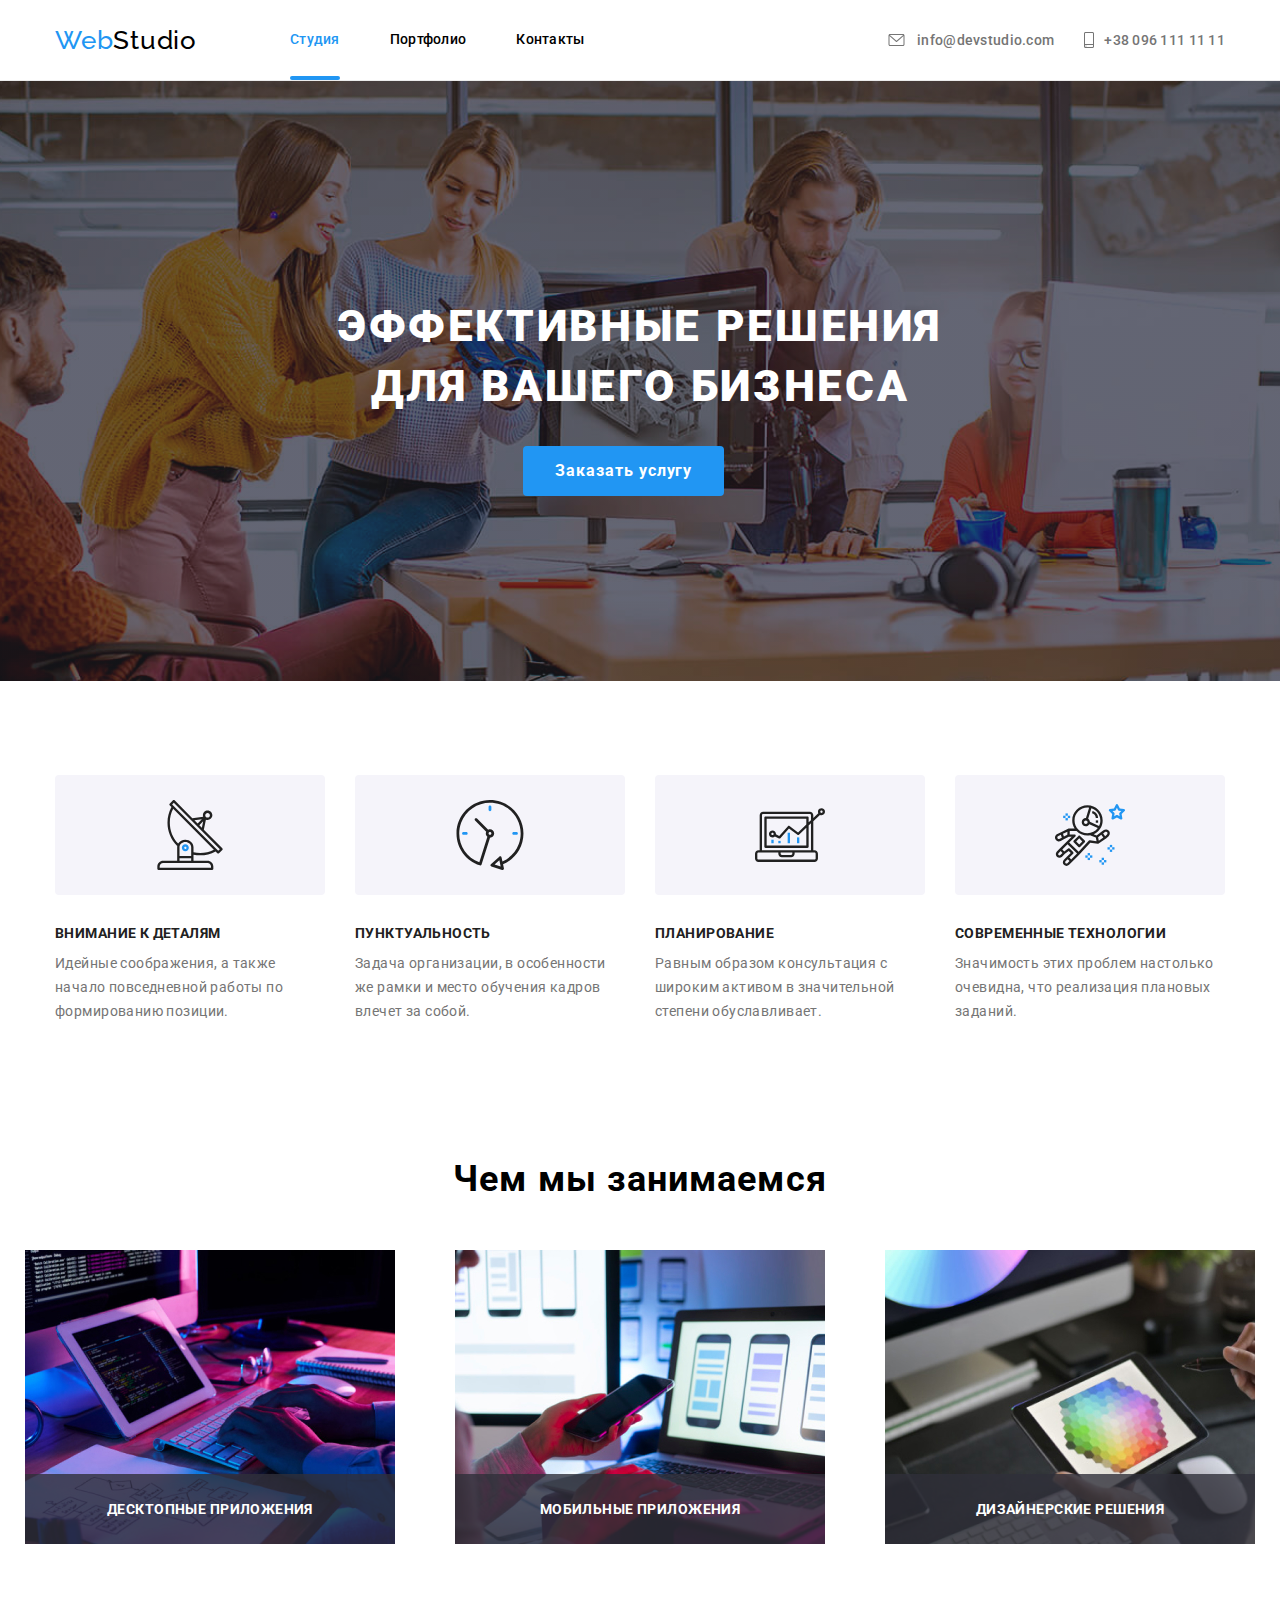
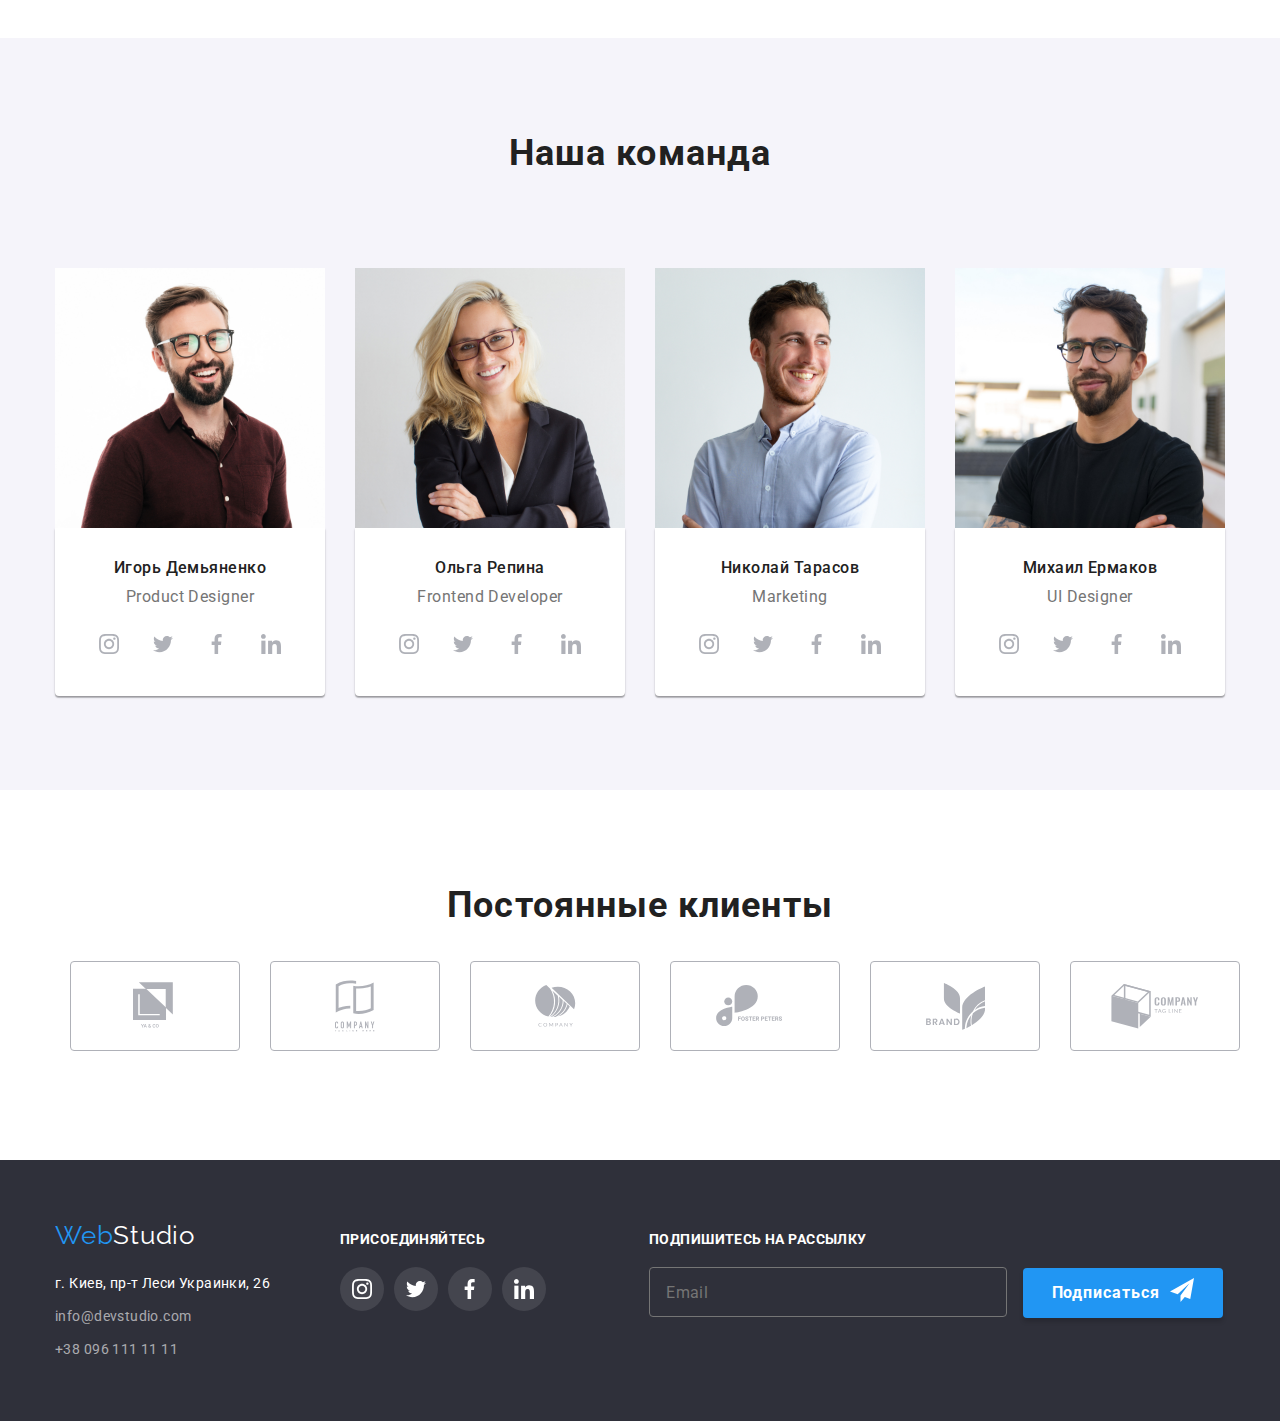
==== commit 062e7c6a: "Clients BEM" ====
--- a/index.html
+++ b/index.html
@@ -137,7 +137,7 @@
 
         <section class="team">
             <div class="container">
-                <h2 class="title">Наша команда</h2>
+                <h2 class="team__title">Наша команда</h2>
                 <ul class="workers-set">
                     <li class="workers-set__item">
                         <img src="./images/team/ihor.jpg" alt="Photo Ihor" width="270">
@@ -295,47 +295,47 @@
         <!-- O u r -- c l i e n t s -->
 
         <section class="clients"> 
-            <h2 class="title-clients">Постоянные клиенты</h2>
+            <h2 class="clients__title">Постоянные клиенты</h2>
             <div class="container">
-                <ul class="clients-icons">
-                    <li>
-                        <a class="clients-link" href="#">
-                            <svg class="client-icon" width="44" height="49">
+                <ul class="clients-list">
+                    <li class="clients-list__item">
+                        <a class="clients-list__link" href="#">
+                            <svg class="clients-list__icon" width="44" height="49">
                                 <use href="./images/icons/symbol-defs.svg#icon-logo-1"></use>
                             </svg>
                         </a>
                     </li>
-                    <li>
-                        <a class="clients-link" href="#">
-                            <svg class="client-icon" width="40" height="52">
+                    <li class="clients-list__item">
+                        <a class="clients-list__link" href="#">
+                            <svg class="clients-list__icon" width="40" height="52">
                                 <use href="./images/icons/symbol-defs.svg#icon-logo-2"></use>
                             </svg>
                         </a>
                     </li>
-                    <li>
-                        <a class="clients-link" href="#">
-                            <svg class="client-icon" width="41" height="42">
+                    <li class="clients-list__item">
+                        <a class="clients-list__link" href="#">
+                            <svg class="clients-list__icon" width="41" height="42">
                                 <use href="./images/icons/symbol-defs.svg#icon-logo-3"></use>
                             </svg>
                         </a>
                     </li>
-                    <li>
-                        <a class="clients-link" href="#">
-                            <svg class="client-icon" width="79" height="42">
+                    <li class="clients-list__item">
+                        <a class="clients-list__link" href="#">
+                            <svg class="clients-list__icon" width="79" height="42">
                                 <use href="./images/icons/symbol-defs.svg#icon-logo-4"></use>
                             </svg>
                         </a>
                     </li>
-                    <li>
-                        <a class="clients-link" href="#">
-                            <svg class="client-icon" width="59" height="47">
+                    <li class="clients-list__item">
+                        <a class="clients-list__link" href="#">
+                            <svg class="clients-list__icon" width="59" height="47">
                                 <use href="./images/icons/symbol-defs.svg#icon-logo-5"></use>
                             </svg>
                         </a>
                     </li>
-                    <li>
-                        <a class="clients-link" href="#">
-                            <svg class="client-icon" width="88" height="45">
+                    <li class="clients-list__item">
+                        <a class="clients-list__link" href="#">
+                            <svg class="clients-list__icon" width="88" height="45">
                                 <use href="./images/icons/symbol-defs.svg#icon-logo-6"></use>
                             </svg>
                         </a>
--- a/css/main.min.css
+++ b/css/main.min.css
@@ -1,2 +1,2 @@
-/*! modern-normalize v1.0.0 | MIT License | https://github.com/sindresorhus/modern-normalize */ul{list-style:none}a{text-decoration:none}code,kbd,samp,pre{font-family:'Open Sans', sans-serif;font-size:1em}*,*::before,*::after{-webkit-box-sizing:border-box;box-sizing:border-box}:root{-moz-tab-size:4;-o-tab-size:4;tab-size:4}html{line-height:1.15;-webkit-text-size-adjust:100%}body{margin:0;padding:0}body{font-family:system-ui,-apple-system,"Segoe UI",Roboto,Helvetica,Arial,sans-serif,"Apple Color Emoji","Segoe UI Emoji"}hr{height:0;color:inherit}abbr[title]{-webkit-text-decoration:underline dotted;text-decoration:underline dotted}b,strong{font-weight:bolder}small{font-size:80%}sub,sup{font-size:75%;line-height:0;position:relative;vertical-align:baseline}sub{bottom:-0.25em}sup{top:-0.5em}table{text-indent:0;border-color:inherit}button,input,optgroup,select,textarea{font-family:inherit;font-size:100%;line-height:1.15;margin:0}address{font-style:normal}button,select{text-transform:none}button,[type='button'],[type='reset'],[type='submit']{-webkit-appearance:button}::-moz-focus-inner{border-style:none;padding:0}:-moz-focusring{outline:1px dotted ButtonText}:-moz-ui-invalid{box-shadow:none}legend{padding:0}progress{vertical-align:baseline}::-webkit-inner-spin-button,::-webkit-outer-spin-button{height:auto}[type='search']{-webkit-appearance:textfield;outline-offset:-2px}::-webkit-search-decoration{-webkit-appearance:none}::-webkit-file-upload-button{-webkit-appearance:button;font:inherit}summary{display:list-item}*{margin:0;padding:0}body{font-family:'Roboto', sans-serif}.container{width:1200px;padding:15px 15px;margin:0 auto}header{background-color:#fff;color:#212121;font-weight:500;font-size:14px;line-height:16px;border-bottom:1px solid #ECECEC}.header-nav,.nav-list,.header-address{display:-webkit-box;display:-ms-flexbox;display:flex}img{display:block}.header .container{display:-webkit-box;display:-ms-flexbox;display:flex;-webkit-box-pack:baseline;-ms-flex-pack:baseline;justify-content:baseline;-webkit-box-align:center;-ms-flex-align:center;align-items:center;max-height:80px}.nav-list{margin-left:93px;margin-top:32px;margin-bottom:35px}.nav-list__item:not(:last-child){margin-right:50px}.header-address{margin-left:auto}.header-address__item:not(:first-child){margin-left:30px;margin-right:0}.header-address__link{display:-webkit-box;display:-ms-flexbox;display:flex;color:#757575;-webkit-box-align:center;-ms-flex-align:center;align-items:center;padding-top:32px;padding-bottom:32px;color:#757575;font-weight:500;font-size:14px;line-height:16px;letter-spacing:0.02em;-webkit-transition:color 250ms cubic-bezier(0.4, 0, 0.2, 1);transition:color 250ms cubic-bezier(0.4, 0, 0.2, 1)}.header-address__icon{fill:currentColor}.header-address__link:hover,.header-address__link:focus,.header-address__link:hover .header-address__icon,.header-address__link:focus .header-address__icon,.header-address__link:hover .header-address__icon,.header-address__link:focus .header-address__icon{color:#2196F3;fill:#2196F3}.title{color:#212121;font-weight:700;font-size:36px;line-height:42px;text-align:center;letter-spacing:0.03em}.nav-list__link{color:#000;font-weight:500;font-size:14px;line-height:16px;letter-spacing:0.02em;position:relative;-webkit-transition:color 250ms cubic-bezier(0.4, 0, 0.2, 1);transition:color 250ms cubic-bezier(0.4, 0, 0.2, 1)}.nav-list__link:hover,.nav-list__link:focus{color:#2196F3}.nav-list__link.current{color:#2196F3}.nav-list__link.current::after{content:"";position:absolute;display:block;background-color:#2196F3;width:100%;height:4px;border-radius:2px;bottom:-33px}.header-address__icon{display:inline-block;-webkit-box-align:center;-ms-flex-align:center;align-items:center;margin-right:10px;fill:#757575}.header-logo{margin-top:24px;margin-bottom:23px;color:#000;font-size:26px;line-height:31px;font-family:'Raleway', sans-serif;letter-spacing:0.03em}.web{color:#2196F3;font-size:26px;line-height:31px;font-family:'Raleway', sans-serif;letter-spacing:0.03em}.hero .container{height:600px}.hero{background-color:#2F303A;max-width:1600px;background-image:-webkit-gradient(linear, left top, right top, from(rgba(47,48,58,0.4)), to(rgba(47,48,58,0.4))),url(../images/background/bg-img.png);background-image:linear-gradient(to right, rgba(47,48,58,0.4), rgba(47,48,58,0.4)),url(../images/background/bg-img.png);background-size:cover;background-repeat:no-repeat;background-position:center;margin-right:auto;margin-left:auto}.hero__title{margin-left:252px;margin-right:252px;margin-top:200px;margin-bottom:30px;color:#fff;font-weight:900;font-size:44px;line-height:60px;text-align:center;letter-spacing:0.06em;text-transform:uppercase}.hero__btn{margin-left:468px;margin-right:468px;padding:10px 32px;background-color:#2196F3;font-weight:700;font-size:16px;line-height:30px;color:#fff;text-align:center;letter-spacing:0.06em;border:none;border-radius:4px;cursor:pointer}.about .container{padding-top:94px;padding-bottom:94px}.features{display:-webkit-box;display:-ms-flexbox;display:flex;-webkit-box-align:center;-ms-flex-align:center;align-items:center;margin-bottom:94px;margin-left:0;margin-right:0;background:transparent}.features__title{margin-bottom:10px;color:#212121;font-weight:700;font-size:14px;line-height:16px;letter-spacing:0.03em;text-transform:uppercase}.features__article{color:#757575;font-weight:400;font-size:14px;line-height:24px;letter-spacing:0.03em;margin-bottom:94px}.features__icon{-webkit-box-align:center;-ms-flex-align:center;align-items:center;-webkit-box-pack:center;-ms-flex-pack:center;justify-content:center;height:70px;width:70px}.features-thumb{display:-webkit-box;display:-ms-flexbox;display:flex;background:#F5F4FA;border-radius:4px;-webkit-box-pack:center;-ms-flex-pack:center;justify-content:center;-webkit-box-align:center;-ms-flex-align:center;align-items:center;margin-bottom:30px;width:270px;height:120px}.features__item{width:270px;height:101px}.features__item:not(:last-child){margin-right:30px}.about-pictures__title{margin-bottom:50px;font-weight:700;font-size:36px;line-height:42px;text-align:center;letter-spacing:0.03em;font-family:'Roboto', sans-serif}.about-pictures{margin-top:94px;padding-bottom:94px}.about-pictures__block{display:-webkit-box;display:-ms-flexbox;display:flex;margin-top:50px;-webkit-box-pack:center;-ms-flex-pack:center;justify-content:center}.about-thumb{position:relative}.about-thumb:not(:last-child){margin-right:30px}.about-thumb:not(:first-child){margin-left:30px}.about-thumb__image{width:370px}.about-thumb__image{margin:auto}.about-thumb::before{content:"";display:inline-block;position:absolute;height:70px;width:100%;bottom:0;background-color:rgba(47,48,58,0.8)}.about-thumb__label{color:#fff;display:-webkit-box;display:-ms-flexbox;display:flex;font-weight:700;font-size:14px;line-height:16px;text-align:center;-webkit-box-pack:center;-ms-flex-pack:center;justify-content:center;letter-spacing:0.03em;text-transform:uppercase;font-family:'Roboto', sans-serif}.images-overlay{display:inline-block;position:absolute;top:251px;width:100%}.team .container{-webkit-box-align:center;-ms-flex-align:center;align-items:center;padding-top:94px;padding-bottom:94px}.team h2{margin-bottom:94px}.workers-set{display:-webkit-box;display:-ms-flexbox;display:flex;-webkit-box-align:center;-ms-flex-align:center;align-items:center;margin-left:0;margin-right:0}.workers-set__item:nth-child(1){margin-right:30px}.workers-set__item:nth-child(2){margin-right:30px}.workers-set__item:nth-child(3){margin-right:30px}.workers-set__item{width:270px}.worker-profile{background-color:#fff;padding-top:30px;padding-bottom:30px;text-align:center;letter-spacing:0.03em;border-bottom-left-radius:4px;border-bottom-right-radius:4px;-webkit-box-shadow:0px 1px 3px rgba(0,0,0,0.12),0px 1px 1px rgba(0,0,0,0.14),0px 2px 1px rgba(0,0,0,0.2);box-shadow:0px 1px 3px rgba(0,0,0,0.12),0px 1px 1px rgba(0,0,0,0.14),0px 2px 1px rgba(0,0,0,0.2)}.team{background:#F5F4FA}.worker-profile__name{margin-bottom:10px;color:#212121;font-weight:500;font-size:16px;line-height:19px;letter-spacing:0.03em}.worker-profile__position{color:#757575;font-weight:400;font-size:16px;line-height:19px;text-align:center;letter-spacing:0.03em}.social-networks{display:-webkit-box;display:-ms-flexbox;display:flex;-webkit-box-pack:center;-ms-flex-pack:center;justify-content:center}.social-networks__link{display:-webkit-box;display:-ms-flexbox;display:flex;-webkit-box-pack:center;-ms-flex-pack:center;justify-content:center;-webkit-box-align:center;-ms-flex-align:center;align-items:center;margin-top:16px;width:44px;height:44px;color:#AFB1B8;border-radius:50%;-webkit-transition:color 250ms cubic-bezier(0.4, 0, 0.2, 1);transition:color 250ms cubic-bezier(0.4, 0, 0.2, 1)}.social-networks__icon{fill:currentColor}.social-networks__link:hover,.social-networks__link:focus{color:#fff;background-color:#2196F3;border:1px solid #2196F3}.social-networks__item:not(:last-child){margin-right:10px}.title-clients{color:#212121;padding-top:94px;margin-bottom:50px;font-weight:700;font-size:36px;line-height:42px;text-align:center;letter-spacing:0.03em}.clients .container{-webkit-box-align:center;-ms-flex-align:center;align-items:center}.clients-icons{display:-webkit-box;display:-ms-flexbox;display:flex;-ms-flex-wrap:wrap;flex-wrap:wrap;-webkit-box-align:center;-ms-flex-align:center;align-items:center;-webkit-box-pack:center;-ms-flex-pack:center;justify-content:center;padding-bottom:94px;margin-right:-30px;margin-top:-30px}.client-icon{-webkit-box-align:center;-ms-flex-align:center;align-items:center;-webkit-box-pack:center;-ms-flex-pack:center;justify-content:center;fill:#AFB1B8}.clients-icons>li:nth-child(2n+1){margin-right:30px}.clients-icons>li:nth-child(2n+2){margin-right:30px}.clients-icons>li:nth-child(3){margin-right:30px}.client-icon:hover,.client-icon:focus{fill:#2196F3}.clients-link{display:-webkit-box;display:-ms-flexbox;display:flex;-webkit-box-pack:center;-ms-flex-pack:center;justify-content:center;-webkit-box-align:center;-ms-flex-align:center;align-items:center;width:170px;height:90px;color:#AFB1B8;border-radius:4px;border:1px solid #AFB1B8}.client-icon{fill:currentColor}.clients-link:hover,.clients-link:focus{color:#2196F3;border:1px solid #2196F3}.footer .container{display:-webkit-box;display:-ms-flexbox;display:flex;-webkit-box-align:baseline;-ms-flex-align:baseline;align-items:baseline;padding-top:60px;padding-bottom:60px;-webkit-box-pack:left;-ms-flex-pack:left;justify-content:left}footer{background-color:#2F303A}.logo-foot{color:#fff;font-size:26px;line-height:31px;font-family:'Raleway', sans-serif;letter-spacing:0.03em}.footer-address{margin-top:20px}.footer-address li:nth-child(1){margin-bottom:9px}.footer-address li:nth-child(2){margin-bottom:9px}.link-foot-adr{color:#fff;font-weight:400;font-size:14px;line-height:24px;letter-spacing:0.03em}.link-foot{color:rgba(255,255,255,0.6);font-weight:400;font-size:14px;line-height:24px;letter-spacing:0.03em}.footer-links{margin-left:70px}.footer-links p{-webkit-box-align:baseline;-ms-flex-align:baseline;align-items:baseline;margin-bottom:20px;color:#fff;font-weight:700;font-size:14px;line-height:16px;letter-spacing:0.03em;text-transform:uppercase;font-family:'Roboto', sans-serif}.footer-social-netw{display:-webkit-box;display:-ms-flexbox;display:flex;-webkit-box-align:baseline;-ms-flex-align:baseline;align-items:baseline}.foot-social-links{background-color:rgba(255,255,255,0.1);display:-webkit-box;display:-ms-flexbox;display:flex;-webkit-box-pack:center;-ms-flex-pack:center;justify-content:center;-webkit-box-align:center;-ms-flex-align:center;align-items:center;width:44px;height:44px;color:#fff;border-radius:50%}.footer-social-netw>li:nth-child(2n+1){margin-right:10px}.footer-social-netw>li:nth-child(2n+2){margin-right:10px}.footer-social-netw>li:nth-child(3){margin-right:10px}.foot-social-links:hover,.social-networks__link:focus{color:#fff;background-color:#2196F3}.portfolio-main .container{padding-top:94px;padding-bottom:94px}.portfolio-main h1{display:none}.portfolio-btns{display:-webkit-box;display:-ms-flexbox;display:flex;margin-left:280px;margin-right:279px;margin-bottom:50px;-webkit-box-pack:center;-ms-flex-pack:center;justify-content:center}.portfolio-btns a:nth-child(1){margin-right:8px;margin-left:0}.portfolio-btns a:nth-child(3){margin-right:8px;margin-left:0}.portfolio-btns a:nth-child(2n+2){margin-right:8px;margin-left:0}.portfolio-btn{background-color:#F5F4FA;padding:6px 22px;color:#212121;font-weight:500;font-size:16px;line-height:26px;text-align:center;height:38px;width:auto;border-radius:4px}.portfolio-btn:hover,.portfolio-btn:focus{background-color:#2196F3;color:#fff;font-weight:500;font-size:16px;line-height:26px;-webkit-box-shadow:0px 3px 1px rgba(0,0,0,0.1),0px 1px 2px rgba(0,0,0,0.08),0px 2px 2px rgba(0,0,0,0.12);box-shadow:0px 3px 1px rgba(0,0,0,0.1),0px 1px 2px rgba(0,0,0,0.08),0px 2px 2px rgba(0,0,0,0.12)}.portfolio-gallery{display:-webkit-box;display:-ms-flexbox;display:flex;-ms-flex-wrap:wrap;flex-wrap:wrap;-webkit-box-pack:center;-ms-flex-pack:center;justify-content:center;margin-top:-30px;margin-left:-30px}.portfolio-cards-stack{background-color:#fff;outline:1px solid #ECECEC;-ms-flex-preferred-size:calc(100% / 3 - 30px);flex-basis:calc(100% / 3 - 30px);margin-left:30px;margin-top:30px;-webkit-box-sizing:border-box;box-sizing:border-box;position:relative;-webkit-transition:opacity 250ms cubic-bezier(0.4, 0, 0.2, 1),-webkit-box-shadow 250ms cubic-bezier(0.4, 0, 0.2, 1);transition:opacity 250ms cubic-bezier(0.4, 0, 0.2, 1),-webkit-box-shadow 250ms cubic-bezier(0.4, 0, 0.2, 1);transition:box-shadow 250ms cubic-bezier(0.4, 0, 0.2, 1),opacity 250ms cubic-bezier(0.4, 0, 0.2, 1);transition:box-shadow 250ms cubic-bezier(0.4, 0, 0.2, 1),opacity 250ms cubic-bezier(0.4, 0, 0.2, 1),-webkit-box-shadow 250ms cubic-bezier(0.4, 0, 0.2, 1)}.project-names h3{color:#212121;margin-top:20px;margin-bottom:4px;margin-left:24px;font-weight:700;font-size:18px;line-height:36px;letter-spacing:0.06em;font-family:'Roboto', sans-serif}.project-names p{color:#757575;font-weight:400;font-size:16px;line-height:30px;letter-spacing:0.06em;margin-left:24px;padding-bottom:20px;font-family:'Roboto', sans-serif}.portfolio-cards-stack:hover,.portfolio-cards-stack:focus{-webkit-box-shadow:0px 1px 1px rgba(0,0,0,0.12),0px 4px 4px rgba(0,0,0,0.06),1px 4px 6px rgba(0,0,0,0.16);box-shadow:0px 1px 1px rgba(0,0,0,0.12),0px 4px 4px rgba(0,0,0,0.06),1px 4px 6px rgba(0,0,0,0.16)}.projects-overlay{position:absolute;top:0;left:0;width:100%;height:100%;background-color:#2196F3;opacity:0;padding:63px 24px;-webkit-transform:translateY(100%);transform:translateY(100%);-webkit-transition:opacity 250ms cubic-bezier(0.4, 0, 0.2, 1),-webkit-transform 250ms cubic-bezier(0.4, 0, 0.2, 1);transition:opacity 250ms cubic-bezier(0.4, 0, 0.2, 1),-webkit-transform 250ms cubic-bezier(0.4, 0, 0.2, 1);transition:transform 250ms cubic-bezier(0.4, 0, 0.2, 1),opacity 250ms cubic-bezier(0.4, 0, 0.2, 1);transition:transform 250ms cubic-bezier(0.4, 0, 0.2, 1),opacity 250ms cubic-bezier(0.4, 0, 0.2, 1),-webkit-transform 250ms cubic-bezier(0.4, 0, 0.2, 1)}.pf-card-image{position:relative;overflow:hidden;border-style:none;width:368px;height:294px}.portfolio-gal-links:hover .projects-overlay,.portfolio-gal-links:focus .projects-overlay{-webkit-transform:translateX(0);transform:translateX(0);opacity:0.9}.projects-overlay p{color:#fff;position:absolute;display:-webkit-box;display:-ms-flexbox;display:flex;font-weight:400;font-size:18px;line-height:28px;letter-spacing:0.03em;font-family:'Roboto', sans-serif;top:63px;left:24px}.backdrop{width:100%;height:100%;background-color:rgba(255,255,255,0.6);position:fixed;top:0;left:0;-webkit-transition:opacity 250ms cubic-bezier(0.4, 0, 0.2, 1);transition:opacity 250ms cubic-bezier(0.4, 0, 0.2, 1)}.modal{position:absolute;top:50%;left:50%;-webkit-transform:translateX(-50%) translateY(-50%);transform:translateX(-50%) translateY(-50%);width:528px;height:581px;background-color:#fff;-webkit-box-shadow:0px 1px 3px rgba(0,0,0,0.12),0px 1px 1px rgba(0,0,0,0.14),0px 2px 1px rgba(0,0,0,0.2);box-shadow:0px 1px 3px rgba(0,0,0,0.12),0px 1px 1px rgba(0,0,0,0.14),0px 2px 1px rgba(0,0,0,0.2);border-radius:4px}.backdrop-modal-btn{position:absolute;top:8px;right:8px;width:30px;height:30px;cursor:pointer;fill:#212121;border:1px solid #AFB1B8;border-radius:50%;outline:transparent;padding:none;display:-webkit-inline-box;display:-ms-inline-flexbox;display:inline-flex;-webkit-box-pack:center;-ms-flex-pack:center;justify-content:center;-webkit-box-align:center;-ms-flex-align:center;align-items:center;background:transparent;-webkit-transition:fill 250ms cubic-bezier(0.4, 0, 0.2, 1);transition:fill 250ms cubic-bezier(0.4, 0, 0.2, 1)}.backdrop-modal-btn:hover,.backdrop-modal-btn:focus{fill:#2196F3}.backdrop.is-hidden{opacity:0;pointer-events:none}.modal p{margin-top:40px;margin-bottom:12px;color:#212121;font-weight:700;font-size:20px;line-height:23px;text-align:center;letter-spacing:0.03em;font-family:'Roboto', sans-serif}.form{display:-webkit-box;display:-ms-flexbox;display:flex;-webkit-box-orient:vertical;-webkit-box-direction:normal;-ms-flex-direction:column;flex-direction:column;-webkit-box-align:left;-ms-flex-align:left;align-items:left;-webkit-box-pack:left;-ms-flex-pack:left;justify-content:left}form label{margin-left:40px}.label-input-block{margin-bottom:10px;color:#757575;font-weight:400;font-size:12px;line-height:14px;letter-spacing:0.01em;font-family:'Roboto', sans-serif}.form button{background-color:#2196F3;width:200px;height:50px;margin-bottom:40px;margin:auto;background-color:#2196F3;font-weight:700;font-size:16px;line-height:30px;color:#fff;text-align:center;letter-spacing:0.06em;border:none;outline:transparent;border-radius:4px;cursor:pointer;-webkit-box-shadow:0px 4px 4px rgba(0,0,0,0.15);box-shadow:0px 4px 4px rgba(0,0,0,0.15)}.checkbox-block{margin-top:10px;margin-bottom:30px;display:-webkit-box;display:-ms-flexbox;display:flex;-webkit-box-align:center;-ms-flex-align:center;align-items:center;-webkit-box-pack:center;-ms-flex-pack:center;justify-content:center;color:#757575;font-weight:400;font-size:14px;line-height:24px;letter-spacing:0.03em;font-family:'Roboto', sans-serif}.checkbox{-webkit-appearance:none;-moz-appearance:none;appearance:none;width:16px;height:15px;border:2px solid #2F303A;border-radius:4px;outline:transparent;display:inline-block}.checkbox:checked{width:16px;height:15px;border:none;margin:0;padding:0;display:block;background-image:url(../images/icons/check-full.svg)}.conditions{margin-left:8.38px}.conditions a{color:#2196F3;border-bottom:0.75px solid #2196F3}.label-input-block input{margin-left:40px;margin-top:4px;width:448px;height:40px;padding:12px 42px;font-family:inherit;display:-webkit-box;display:-ms-flexbox;display:flex;-webkit-box-align:center;-ms-flex-align:center;align-items:center;-webkit-box-pack:center;-ms-flex-pack:center;justify-content:center;color:#757575;font-weight:400;font-size:14px;line-height:24px;letter-spacing:0.03em;border:1px solid #AFB1B8;border-radius:4px;-webkit-transition:border 250ms cubic-bezier(0.4, 0, 0.2, 1);transition:border 250ms cubic-bezier(0.4, 0, 0.2, 1)}.input-field-box{position:relative}.form-icon{position:absolute;top:14px;left:56px;fill:#212121;-webkit-transition:fill 250ms cubic-bezier(0.4, 0, 0.2, 1);transition:fill 250ms cubic-bezier(0.4, 0, 0.2, 1)}.label-input-block:focus .form-icon,.label-input-block:hover .form-icon,.label-input-block:active .form-icon{fill:#2196F3}.label-input-block input:focus-within,.label-input-block input:hover,.label-input-block input:active{border:1px solid #2196F3;outline:transparent}.form .label-input-block:nth-child(4) .input-field{vertical-align:top;padding:12px 16px;height:120px;color:#757575;font-weight:400;font-size:14px;line-height:24px;letter-spacing:0.03em;font-family:'Roboto', sans-serif}.label-input-block input::-webkit-input-placeholder{position:absolute;color:rgba(117,117,117,0.5);top:12px;left:16px;font-weight:400;font-size:12px;line-height:14px;letter-spacing:0.01em;font-family:'Roboto', sans-serif}.label-input-block input:-ms-input-placeholder{position:absolute;color:rgba(117,117,117,0.5);top:12px;left:16px;font-weight:400;font-size:12px;line-height:14px;letter-spacing:0.01em;font-family:'Roboto', sans-serif}.label-input-block input::-ms-input-placeholder{position:absolute;color:rgba(117,117,117,0.5);top:12px;left:16px;font-weight:400;font-size:12px;line-height:14px;letter-spacing:0.01em;font-family:'Roboto', sans-serif}.label-input-block input::placeholder{position:absolute;color:rgba(117,117,117,0.5);top:12px;left:16px;font-weight:400;font-size:12px;line-height:14px;letter-spacing:0.01em;font-family:'Roboto', sans-serif}.footer-form{display:-webkit-box;display:-ms-flexbox;display:flex}.footer-form-container{margin-left:93px;margin-right:auto}.footer-form-container p{margin-bottom:20px;color:#fff;font-weight:700;font-size:14px;line-height:16px;letter-spacing:0.03em;text-transform:uppercase;font-family:'Roboto', sans-serif}.footer-form button{display:-webkit-inline-box;display:-ms-inline-flexbox;display:inline-flex;margin-left:auto;margin-right:auto;padding:10px 28.5px;background-color:#2196F3;outline:transparent;border:none;-webkit-box-shadow:0px 4px 4px rgba(0,0,0,0.15);box-shadow:0px 4px 4px rgba(0,0,0,0.15);border-radius:4px;font-weight:700;font-size:16px;line-height:30px;color:#fff;-webkit-box-pack:center;-ms-flex-pack:center;justify-content:center;text-align:center;letter-spacing:0.06em;cursor:pointer}.send-icon{margin-left:10px}.footer-form input{margin-right:12px;padding-top:15px;padding-bottom:15px;padding-left:16px;background-color:#2F303A;width:358px;height:50px;font-weight:400;font-size:16px;line-height:20px;letter-spacing:0.03em;color:#ECECEC;font-family:'Roboto', sans-serif;border:1px solid #757575;border-radius:4px;outline:transparent}.footer-form input:hover,.footer-form input:focus{outline:transparent}
+/*! modern-normalize v1.0.0 | MIT License | https://github.com/sindresorhus/modern-normalize */ul{list-style:none}a{text-decoration:none}code,kbd,samp,pre{font-family:'Open Sans', sans-serif;font-size:1em}*,*::before,*::after{-webkit-box-sizing:border-box;box-sizing:border-box}:root{-moz-tab-size:4;-o-tab-size:4;tab-size:4}html{line-height:1.15;-webkit-text-size-adjust:100%}body{margin:0;padding:0}body{font-family:system-ui,-apple-system,"Segoe UI",Roboto,Helvetica,Arial,sans-serif,"Apple Color Emoji","Segoe UI Emoji"}hr{height:0;color:inherit}abbr[title]{-webkit-text-decoration:underline dotted;text-decoration:underline dotted}b,strong{font-weight:bolder}small{font-size:80%}sub,sup{font-size:75%;line-height:0;position:relative;vertical-align:baseline}sub{bottom:-0.25em}sup{top:-0.5em}table{text-indent:0;border-color:inherit}button,input,optgroup,select,textarea{font-family:inherit;font-size:100%;line-height:1.15;margin:0}address{font-style:normal}button,select{text-transform:none}button,[type='button'],[type='reset'],[type='submit']{-webkit-appearance:button}::-moz-focus-inner{border-style:none;padding:0}:-moz-focusring{outline:1px dotted ButtonText}:-moz-ui-invalid{box-shadow:none}legend{padding:0}progress{vertical-align:baseline}::-webkit-inner-spin-button,::-webkit-outer-spin-button{height:auto}[type='search']{-webkit-appearance:textfield;outline-offset:-2px}::-webkit-search-decoration{-webkit-appearance:none}::-webkit-file-upload-button{-webkit-appearance:button;font:inherit}summary{display:list-item}*{margin:0;padding:0}body{font-family:'Roboto', sans-serif}.container{width:1200px;padding:15px 15px;margin:0 auto}header{background-color:#fff;color:#212121;font-weight:500;font-size:14px;line-height:16px;border-bottom:1px solid #ECECEC}.header-nav,.nav-list,.header-address{display:-webkit-box;display:-ms-flexbox;display:flex}img{display:block}.header .container{display:-webkit-box;display:-ms-flexbox;display:flex;-webkit-box-pack:baseline;-ms-flex-pack:baseline;justify-content:baseline;-webkit-box-align:center;-ms-flex-align:center;align-items:center;max-height:80px}.nav-list{margin-left:93px;margin-top:32px;margin-bottom:35px}.nav-list__item:not(:last-child){margin-right:50px}.header-address{margin-left:auto}.header-address__item:not(:first-child){margin-left:30px;margin-right:0}.header-address__link{display:-webkit-box;display:-ms-flexbox;display:flex;color:#757575;-webkit-box-align:center;-ms-flex-align:center;align-items:center;padding-top:32px;padding-bottom:32px;color:#757575;font-weight:500;font-size:14px;line-height:16px;letter-spacing:0.02em;-webkit-transition:color 250ms cubic-bezier(0.4, 0, 0.2, 1);transition:color 250ms cubic-bezier(0.4, 0, 0.2, 1)}.header-address__icon{fill:currentColor}.header-address__link:hover,.header-address__link:focus,.header-address__link:hover .header-address__icon,.header-address__link:focus .header-address__icon,.header-address__link:hover .header-address__icon,.header-address__link:focus .header-address__icon{color:#2196F3;fill:#2196F3}.title{color:#212121;font-weight:700;font-size:36px;line-height:42px;text-align:center;letter-spacing:0.03em}.nav-list__link{color:#000;font-weight:500;font-size:14px;line-height:16px;letter-spacing:0.02em;position:relative;-webkit-transition:color 250ms cubic-bezier(0.4, 0, 0.2, 1);transition:color 250ms cubic-bezier(0.4, 0, 0.2, 1)}.nav-list__link:hover,.nav-list__link:focus{color:#2196F3}.nav-list__link.current{color:#2196F3}.nav-list__link.current::after{content:"";position:absolute;display:block;background-color:#2196F3;width:100%;height:4px;border-radius:2px;bottom:-33px}.header-address__icon{display:inline-block;-webkit-box-align:center;-ms-flex-align:center;align-items:center;margin-right:10px;fill:#757575}.header-logo{margin-top:24px;margin-bottom:23px;color:#000;font-size:26px;line-height:31px;font-family:'Raleway', sans-serif;letter-spacing:0.03em}.web{color:#2196F3;font-size:26px;line-height:31px;font-family:'Raleway', sans-serif;letter-spacing:0.03em}.hero .container{height:600px}.hero{background-color:#2F303A;max-width:1600px;background-image:-webkit-gradient(linear, left top, right top, from(rgba(47,48,58,0.4)), to(rgba(47,48,58,0.4))),url(../images/background/bg-img.png);background-image:linear-gradient(to right, rgba(47,48,58,0.4), rgba(47,48,58,0.4)),url(../images/background/bg-img.png);background-size:cover;background-repeat:no-repeat;background-position:center;margin-right:auto;margin-left:auto}.hero__title{margin-left:252px;margin-right:252px;margin-top:200px;margin-bottom:30px;color:#fff;font-weight:900;font-size:44px;line-height:60px;text-align:center;letter-spacing:0.06em;text-transform:uppercase}.hero__btn{margin-left:468px;margin-right:468px;padding:10px 32px;background-color:#2196F3;font-weight:700;font-size:16px;line-height:30px;color:#fff;text-align:center;letter-spacing:0.06em;border:none;border-radius:4px;cursor:pointer}.about .container{padding-top:94px;padding-bottom:94px}.features{display:-webkit-box;display:-ms-flexbox;display:flex;-webkit-box-align:center;-ms-flex-align:center;align-items:center;margin-bottom:94px;margin-left:0;margin-right:0;background:transparent}.features__title{margin-bottom:10px;color:#212121;font-weight:700;font-size:14px;line-height:16px;letter-spacing:0.03em;text-transform:uppercase}.features__article{color:#757575;font-weight:400;font-size:14px;line-height:24px;letter-spacing:0.03em;margin-bottom:94px}.features__icon{-webkit-box-align:center;-ms-flex-align:center;align-items:center;-webkit-box-pack:center;-ms-flex-pack:center;justify-content:center;height:70px;width:70px}.features-thumb{display:-webkit-box;display:-ms-flexbox;display:flex;background:#F5F4FA;border-radius:4px;-webkit-box-pack:center;-ms-flex-pack:center;justify-content:center;-webkit-box-align:center;-ms-flex-align:center;align-items:center;margin-bottom:30px;width:270px;height:120px}.features__item{width:270px;height:101px}.features__item:not(:last-child){margin-right:30px}.about-pictures__title{margin-bottom:50px;font-weight:700;font-size:36px;line-height:42px;text-align:center;letter-spacing:0.03em;font-family:'Roboto', sans-serif}.about-pictures{margin-top:94px;padding-bottom:94px}.about-pictures__block{display:-webkit-box;display:-ms-flexbox;display:flex;margin-top:50px;-webkit-box-pack:center;-ms-flex-pack:center;justify-content:center}.about-thumb{position:relative}.about-thumb:not(:last-child){margin-right:30px}.about-thumb:not(:first-child){margin-left:30px}.about-thumb__image{width:370px}.about-thumb__image{margin:auto}.about-thumb::before{content:"";display:inline-block;position:absolute;height:70px;width:100%;bottom:0;background-color:rgba(47,48,58,0.8)}.about-thumb__label{color:#fff;display:-webkit-box;display:-ms-flexbox;display:flex;font-weight:700;font-size:14px;line-height:16px;text-align:center;-webkit-box-pack:center;-ms-flex-pack:center;justify-content:center;letter-spacing:0.03em;text-transform:uppercase;font-family:'Roboto', sans-serif}.images-overlay{display:inline-block;position:absolute;top:251px;width:100%}.team .container{-webkit-box-align:center;-ms-flex-align:center;align-items:center;padding-top:94px;padding-bottom:94px}.team__title{margin-bottom:94px;color:#212121;font-weight:700;font-size:36px;line-height:42px;text-align:center;letter-spacing:0.03em}.workers-set{display:-webkit-box;display:-ms-flexbox;display:flex;-webkit-box-align:center;-ms-flex-align:center;align-items:center;margin-left:0;margin-right:0}.workers-set__item:nth-child(1){margin-right:30px}.workers-set__item:nth-child(2){margin-right:30px}.workers-set__item:nth-child(3){margin-right:30px}.workers-set__item{width:270px}.worker-profile{background-color:#fff;padding-top:30px;padding-bottom:30px;text-align:center;letter-spacing:0.03em;border-bottom-left-radius:4px;border-bottom-right-radius:4px;-webkit-box-shadow:0px 1px 3px rgba(0,0,0,0.12),0px 1px 1px rgba(0,0,0,0.14),0px 2px 1px rgba(0,0,0,0.2);box-shadow:0px 1px 3px rgba(0,0,0,0.12),0px 1px 1px rgba(0,0,0,0.14),0px 2px 1px rgba(0,0,0,0.2)}.team{background:#F5F4FA}.worker-profile__name{margin-bottom:10px;color:#212121;font-weight:500;font-size:16px;line-height:19px;letter-spacing:0.03em}.worker-profile__position{color:#757575;font-weight:400;font-size:16px;line-height:19px;text-align:center;letter-spacing:0.03em}.social-networks{display:-webkit-box;display:-ms-flexbox;display:flex;-webkit-box-pack:center;-ms-flex-pack:center;justify-content:center}.social-networks__link{display:-webkit-box;display:-ms-flexbox;display:flex;-webkit-box-pack:center;-ms-flex-pack:center;justify-content:center;-webkit-box-align:center;-ms-flex-align:center;align-items:center;margin-top:16px;width:44px;height:44px;color:#AFB1B8;border-radius:50%;-webkit-transition:color 250ms cubic-bezier(0.4, 0, 0.2, 1);transition:color 250ms cubic-bezier(0.4, 0, 0.2, 1)}.social-networks__icon{fill:currentColor}.social-networks__link:hover,.social-networks__link:focus{color:#fff;background-color:#2196F3;border:1px solid #2196F3}.social-networks__item:not(:last-child){margin-right:10px}.clients__title{color:#212121;padding-top:94px;margin-bottom:50px;font-weight:700;font-size:36px;line-height:42px;text-align:center;letter-spacing:0.03em}.clients .container{-webkit-box-align:center;-ms-flex-align:center;align-items:center}.clients-list{display:-webkit-box;display:-ms-flexbox;display:flex;-ms-flex-wrap:wrap;flex-wrap:wrap;-webkit-box-align:center;-ms-flex-align:center;align-items:center;-webkit-box-pack:center;-ms-flex-pack:center;justify-content:center;padding-bottom:94px;margin-right:-30px;margin-top:-30px}.clients-list__icon{-webkit-box-align:center;-ms-flex-align:center;align-items:center;-webkit-box-pack:center;-ms-flex-pack:center;justify-content:center;fill:#AFB1B8}.clients-list__item:not(:last-child){margin-right:30px}.clients-list__icon:hover,.clients-list__icon:focus{fill:#2196F3}.clients-list__link{display:-webkit-box;display:-ms-flexbox;display:flex;-webkit-box-pack:center;-ms-flex-pack:center;justify-content:center;-webkit-box-align:center;-ms-flex-align:center;align-items:center;width:170px;height:90px;color:#AFB1B8;border-radius:4px;border:1px solid #AFB1B8}.clients-list__icon{fill:currentColor}.clients-list__link:hover,.clients-list__link:focus{color:#2196F3;border:1px solid #2196F3}.footer .container{display:-webkit-box;display:-ms-flexbox;display:flex;-webkit-box-align:baseline;-ms-flex-align:baseline;align-items:baseline;padding-top:60px;padding-bottom:60px;-webkit-box-pack:left;-ms-flex-pack:left;justify-content:left}footer{background-color:#2F303A}.logo-foot{color:#fff;font-size:26px;line-height:31px;font-family:'Raleway', sans-serif;letter-spacing:0.03em}.footer-address{margin-top:20px}.footer-address li:nth-child(1){margin-bottom:9px}.footer-address li:nth-child(2){margin-bottom:9px}.link-foot-adr{color:#fff;font-weight:400;font-size:14px;line-height:24px;letter-spacing:0.03em}.link-foot{color:rgba(255,255,255,0.6);font-weight:400;font-size:14px;line-height:24px;letter-spacing:0.03em}.footer-links{margin-left:70px}.footer-links p{-webkit-box-align:baseline;-ms-flex-align:baseline;align-items:baseline;margin-bottom:20px;color:#fff;font-weight:700;font-size:14px;line-height:16px;letter-spacing:0.03em;text-transform:uppercase;font-family:'Roboto', sans-serif}.footer-social-netw{display:-webkit-box;display:-ms-flexbox;display:flex;-webkit-box-align:baseline;-ms-flex-align:baseline;align-items:baseline}.foot-social-links{background-color:rgba(255,255,255,0.1);display:-webkit-box;display:-ms-flexbox;display:flex;-webkit-box-pack:center;-ms-flex-pack:center;justify-content:center;-webkit-box-align:center;-ms-flex-align:center;align-items:center;width:44px;height:44px;color:#fff;border-radius:50%}.footer-social-netw>li:nth-child(2n+1){margin-right:10px}.footer-social-netw>li:nth-child(2n+2){margin-right:10px}.footer-social-netw>li:nth-child(3){margin-right:10px}.foot-social-links:hover,.social-networks__link:focus{color:#fff;background-color:#2196F3}.portfolio-main .container{padding-top:94px;padding-bottom:94px}.portfolio-main h1{display:none}.portfolio-btns{display:-webkit-box;display:-ms-flexbox;display:flex;margin-left:280px;margin-right:279px;margin-bottom:50px;-webkit-box-pack:center;-ms-flex-pack:center;justify-content:center}.portfolio-btns a:nth-child(1){margin-right:8px;margin-left:0}.portfolio-btns a:nth-child(3){margin-right:8px;margin-left:0}.portfolio-btns a:nth-child(2n+2){margin-right:8px;margin-left:0}.portfolio-btn{background-color:#F5F4FA;padding:6px 22px;color:#212121;font-weight:500;font-size:16px;line-height:26px;text-align:center;height:38px;width:auto;border-radius:4px}.portfolio-btn:hover,.portfolio-btn:focus{background-color:#2196F3;color:#fff;font-weight:500;font-size:16px;line-height:26px;-webkit-box-shadow:0px 3px 1px rgba(0,0,0,0.1),0px 1px 2px rgba(0,0,0,0.08),0px 2px 2px rgba(0,0,0,0.12);box-shadow:0px 3px 1px rgba(0,0,0,0.1),0px 1px 2px rgba(0,0,0,0.08),0px 2px 2px rgba(0,0,0,0.12)}.portfolio-gallery{display:-webkit-box;display:-ms-flexbox;display:flex;-ms-flex-wrap:wrap;flex-wrap:wrap;-webkit-box-pack:center;-ms-flex-pack:center;justify-content:center;margin-top:-30px;margin-left:-30px}.portfolio-cards-stack{background-color:#fff;outline:1px solid #ECECEC;-ms-flex-preferred-size:calc(100% / 3 - 30px);flex-basis:calc(100% / 3 - 30px);margin-left:30px;margin-top:30px;-webkit-box-sizing:border-box;box-sizing:border-box;position:relative;-webkit-transition:opacity 250ms cubic-bezier(0.4, 0, 0.2, 1),-webkit-box-shadow 250ms cubic-bezier(0.4, 0, 0.2, 1);transition:opacity 250ms cubic-bezier(0.4, 0, 0.2, 1),-webkit-box-shadow 250ms cubic-bezier(0.4, 0, 0.2, 1);transition:box-shadow 250ms cubic-bezier(0.4, 0, 0.2, 1),opacity 250ms cubic-bezier(0.4, 0, 0.2, 1);transition:box-shadow 250ms cubic-bezier(0.4, 0, 0.2, 1),opacity 250ms cubic-bezier(0.4, 0, 0.2, 1),-webkit-box-shadow 250ms cubic-bezier(0.4, 0, 0.2, 1)}.project-names h3{color:#212121;margin-top:20px;margin-bottom:4px;margin-left:24px;font-weight:700;font-size:18px;line-height:36px;letter-spacing:0.06em;font-family:'Roboto', sans-serif}.project-names p{color:#757575;font-weight:400;font-size:16px;line-height:30px;letter-spacing:0.06em;margin-left:24px;padding-bottom:20px;font-family:'Roboto', sans-serif}.portfolio-cards-stack:hover,.portfolio-cards-stack:focus{-webkit-box-shadow:0px 1px 1px rgba(0,0,0,0.12),0px 4px 4px rgba(0,0,0,0.06),1px 4px 6px rgba(0,0,0,0.16);box-shadow:0px 1px 1px rgba(0,0,0,0.12),0px 4px 4px rgba(0,0,0,0.06),1px 4px 6px rgba(0,0,0,0.16)}.projects-overlay{position:absolute;top:0;left:0;width:100%;height:100%;background-color:#2196F3;opacity:0;padding:63px 24px;-webkit-transform:translateY(100%);transform:translateY(100%);-webkit-transition:opacity 250ms cubic-bezier(0.4, 0, 0.2, 1),-webkit-transform 250ms cubic-bezier(0.4, 0, 0.2, 1);transition:opacity 250ms cubic-bezier(0.4, 0, 0.2, 1),-webkit-transform 250ms cubic-bezier(0.4, 0, 0.2, 1);transition:transform 250ms cubic-bezier(0.4, 0, 0.2, 1),opacity 250ms cubic-bezier(0.4, 0, 0.2, 1);transition:transform 250ms cubic-bezier(0.4, 0, 0.2, 1),opacity 250ms cubic-bezier(0.4, 0, 0.2, 1),-webkit-transform 250ms cubic-bezier(0.4, 0, 0.2, 1)}.pf-card-image{position:relative;overflow:hidden;border-style:none;width:368px;height:294px}.portfolio-gal-links:hover .projects-overlay,.portfolio-gal-links:focus .projects-overlay{-webkit-transform:translateX(0);transform:translateX(0);opacity:0.9}.projects-overlay p{color:#fff;position:absolute;display:-webkit-box;display:-ms-flexbox;display:flex;font-weight:400;font-size:18px;line-height:28px;letter-spacing:0.03em;font-family:'Roboto', sans-serif;top:63px;left:24px}.backdrop{width:100%;height:100%;background-color:rgba(255,255,255,0.6);position:fixed;top:0;left:0;-webkit-transition:opacity 250ms cubic-bezier(0.4, 0, 0.2, 1);transition:opacity 250ms cubic-bezier(0.4, 0, 0.2, 1)}.modal{position:absolute;top:50%;left:50%;-webkit-transform:translateX(-50%) translateY(-50%);transform:translateX(-50%) translateY(-50%);width:528px;height:581px;background-color:#fff;-webkit-box-shadow:0px 1px 3px rgba(0,0,0,0.12),0px 1px 1px rgba(0,0,0,0.14),0px 2px 1px rgba(0,0,0,0.2);box-shadow:0px 1px 3px rgba(0,0,0,0.12),0px 1px 1px rgba(0,0,0,0.14),0px 2px 1px rgba(0,0,0,0.2);border-radius:4px}.backdrop-modal-btn{position:absolute;top:8px;right:8px;width:30px;height:30px;cursor:pointer;fill:#212121;border:1px solid #AFB1B8;border-radius:50%;outline:transparent;padding:none;display:-webkit-inline-box;display:-ms-inline-flexbox;display:inline-flex;-webkit-box-pack:center;-ms-flex-pack:center;justify-content:center;-webkit-box-align:center;-ms-flex-align:center;align-items:center;background:transparent;-webkit-transition:fill 250ms cubic-bezier(0.4, 0, 0.2, 1);transition:fill 250ms cubic-bezier(0.4, 0, 0.2, 1)}.backdrop-modal-btn:hover,.backdrop-modal-btn:focus{fill:#2196F3}.backdrop.is-hidden{opacity:0;pointer-events:none}.modal p{margin-top:40px;margin-bottom:12px;color:#212121;font-weight:700;font-size:20px;line-height:23px;text-align:center;letter-spacing:0.03em;font-family:'Roboto', sans-serif}.form{display:-webkit-box;display:-ms-flexbox;display:flex;-webkit-box-orient:vertical;-webkit-box-direction:normal;-ms-flex-direction:column;flex-direction:column;-webkit-box-align:left;-ms-flex-align:left;align-items:left;-webkit-box-pack:left;-ms-flex-pack:left;justify-content:left}form label{margin-left:40px}.label-input-block{margin-bottom:10px;color:#757575;font-weight:400;font-size:12px;line-height:14px;letter-spacing:0.01em;font-family:'Roboto', sans-serif}.form button{background-color:#2196F3;width:200px;height:50px;margin-bottom:40px;margin:auto;background-color:#2196F3;font-weight:700;font-size:16px;line-height:30px;color:#fff;text-align:center;letter-spacing:0.06em;border:none;outline:transparent;border-radius:4px;cursor:pointer;-webkit-box-shadow:0px 4px 4px rgba(0,0,0,0.15);box-shadow:0px 4px 4px rgba(0,0,0,0.15)}.checkbox-block{margin-top:10px;margin-bottom:30px;display:-webkit-box;display:-ms-flexbox;display:flex;-webkit-box-align:center;-ms-flex-align:center;align-items:center;-webkit-box-pack:center;-ms-flex-pack:center;justify-content:center;color:#757575;font-weight:400;font-size:14px;line-height:24px;letter-spacing:0.03em;font-family:'Roboto', sans-serif}.checkbox{-webkit-appearance:none;-moz-appearance:none;appearance:none;width:16px;height:15px;border:2px solid #2F303A;border-radius:4px;outline:transparent;display:inline-block}.checkbox:checked{width:16px;height:15px;border:none;margin:0;padding:0;display:block;background-image:url(../images/icons/check-full.svg)}.conditions{margin-left:8.38px}.conditions a{color:#2196F3;border-bottom:0.75px solid #2196F3}.label-input-block input{margin-left:40px;margin-top:4px;width:448px;height:40px;padding:12px 42px;font-family:inherit;display:-webkit-box;display:-ms-flexbox;display:flex;-webkit-box-align:center;-ms-flex-align:center;align-items:center;-webkit-box-pack:center;-ms-flex-pack:center;justify-content:center;color:#757575;font-weight:400;font-size:14px;line-height:24px;letter-spacing:0.03em;border:1px solid #AFB1B8;border-radius:4px;-webkit-transition:border 250ms cubic-bezier(0.4, 0, 0.2, 1);transition:border 250ms cubic-bezier(0.4, 0, 0.2, 1)}.input-field-box{position:relative}.form-icon{position:absolute;top:14px;left:56px;fill:#212121;-webkit-transition:fill 250ms cubic-bezier(0.4, 0, 0.2, 1);transition:fill 250ms cubic-bezier(0.4, 0, 0.2, 1)}.label-input-block:focus .form-icon,.label-input-block:hover .form-icon,.label-input-block:active .form-icon{fill:#2196F3}.label-input-block input:focus-within,.label-input-block input:hover,.label-input-block input:active{border:1px solid #2196F3;outline:transparent}.form .label-input-block:nth-child(4) .input-field{vertical-align:top;padding:12px 16px;height:120px;color:#757575;font-weight:400;font-size:14px;line-height:24px;letter-spacing:0.03em;font-family:'Roboto', sans-serif}.label-input-block input::-webkit-input-placeholder{position:absolute;color:rgba(117,117,117,0.5);top:12px;left:16px;font-weight:400;font-size:12px;line-height:14px;letter-spacing:0.01em;font-family:'Roboto', sans-serif}.label-input-block input:-ms-input-placeholder{position:absolute;color:rgba(117,117,117,0.5);top:12px;left:16px;font-weight:400;font-size:12px;line-height:14px;letter-spacing:0.01em;font-family:'Roboto', sans-serif}.label-input-block input::-ms-input-placeholder{position:absolute;color:rgba(117,117,117,0.5);top:12px;left:16px;font-weight:400;font-size:12px;line-height:14px;letter-spacing:0.01em;font-family:'Roboto', sans-serif}.label-input-block input::placeholder{position:absolute;color:rgba(117,117,117,0.5);top:12px;left:16px;font-weight:400;font-size:12px;line-height:14px;letter-spacing:0.01em;font-family:'Roboto', sans-serif}.footer-form{display:-webkit-box;display:-ms-flexbox;display:flex}.footer-form-container{margin-left:93px;margin-right:auto}.footer-form-container p{margin-bottom:20px;color:#fff;font-weight:700;font-size:14px;line-height:16px;letter-spacing:0.03em;text-transform:uppercase;font-family:'Roboto', sans-serif}.footer-form button{display:-webkit-inline-box;display:-ms-inline-flexbox;display:inline-flex;margin-left:auto;margin-right:auto;padding:10px 28.5px;background-color:#2196F3;outline:transparent;border:none;-webkit-box-shadow:0px 4px 4px rgba(0,0,0,0.15);box-shadow:0px 4px 4px rgba(0,0,0,0.15);border-radius:4px;font-weight:700;font-size:16px;line-height:30px;color:#fff;-webkit-box-pack:center;-ms-flex-pack:center;justify-content:center;text-align:center;letter-spacing:0.06em;cursor:pointer}.send-icon{margin-left:10px}.footer-form input{margin-right:12px;padding-top:15px;padding-bottom:15px;padding-left:16px;background-color:#2F303A;width:358px;height:50px;font-weight:400;font-size:16px;line-height:20px;letter-spacing:0.03em;color:#ECECEC;font-family:'Roboto', sans-serif;border:1px solid #757575;border-radius:4px;outline:transparent}.footer-form input:hover,.footer-form input:focus{outline:transparent}
 /*# sourceMappingURL=main.min.css.map */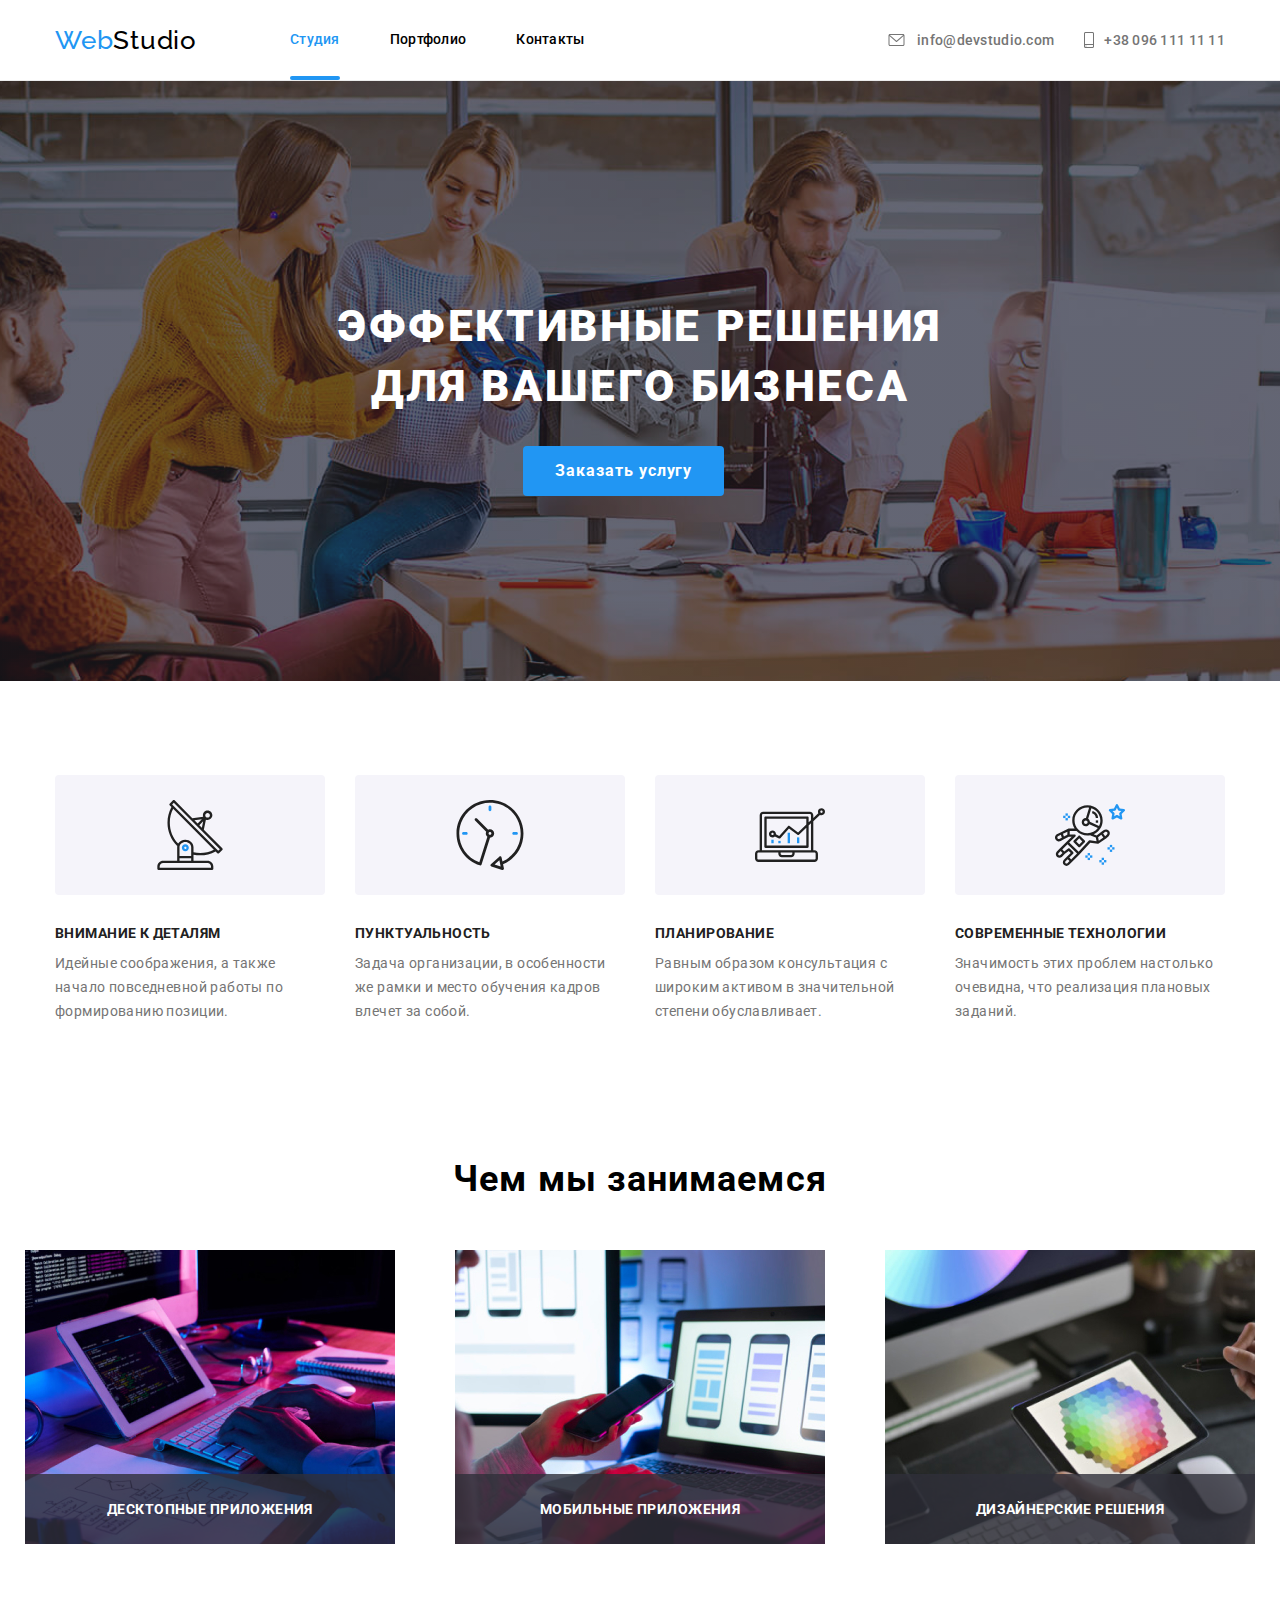
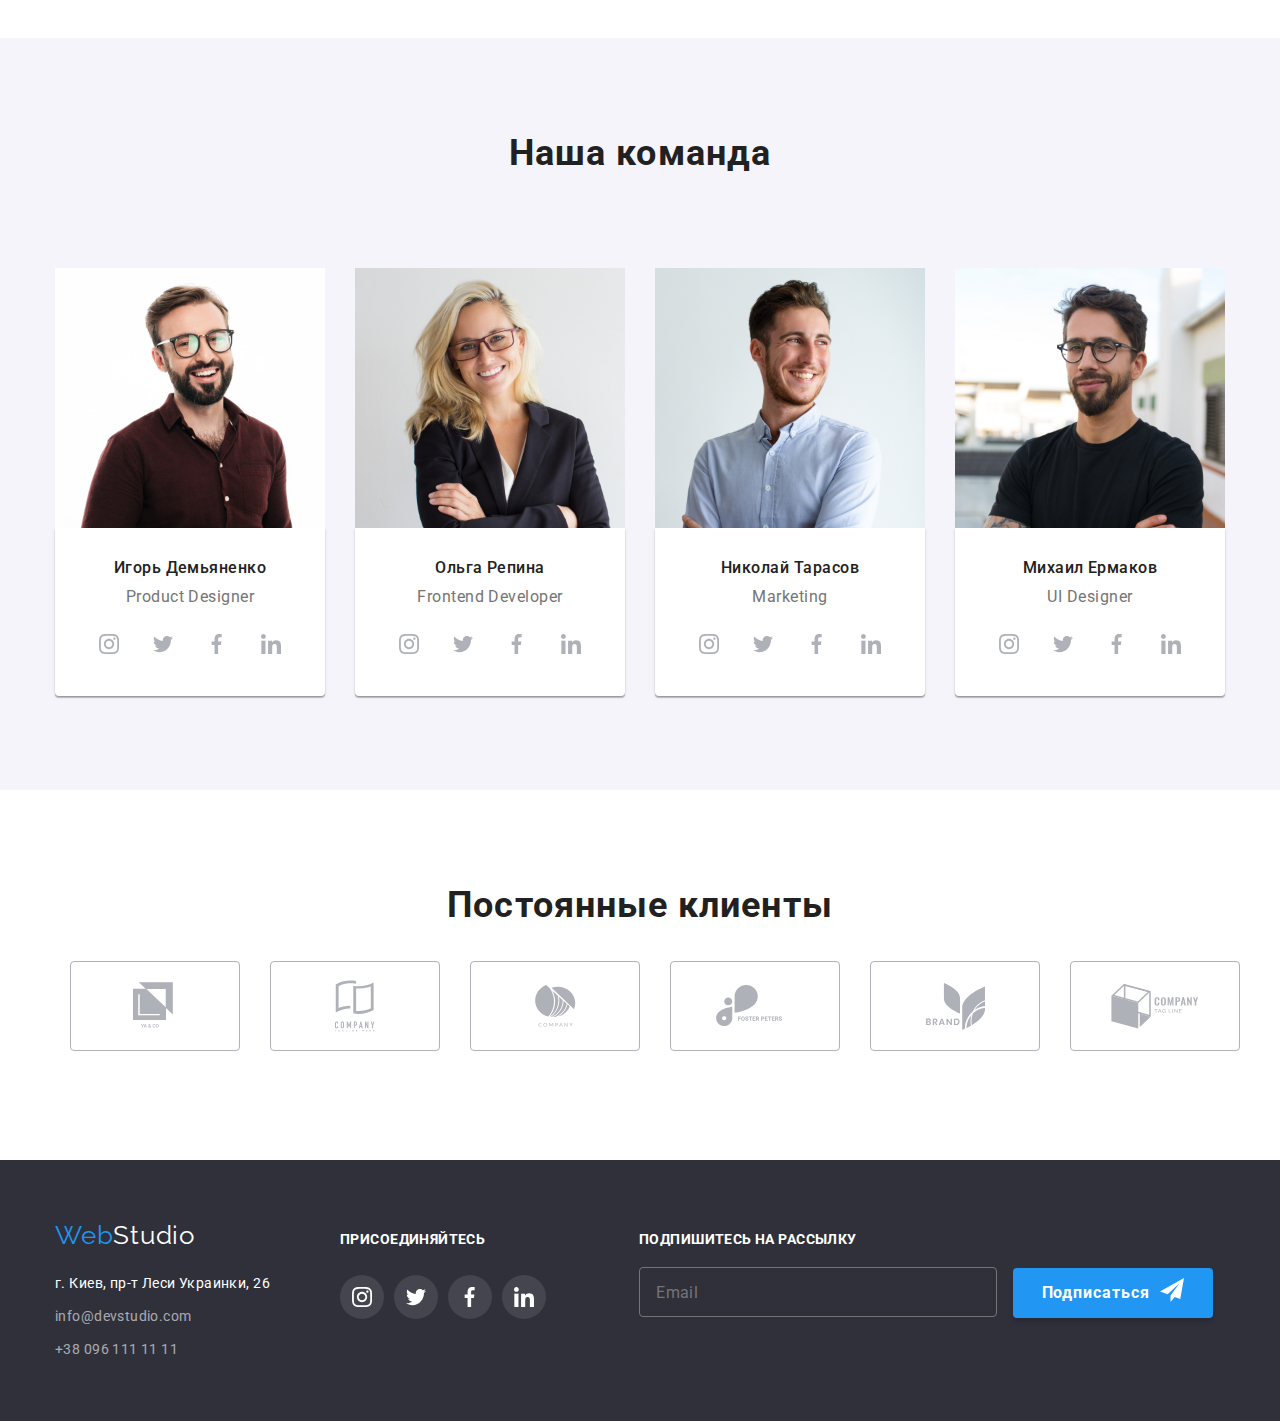
==== commit 8761cb78: "Footer address+links BEM" ====
--- a/index.html
+++ b/index.html
@@ -351,41 +351,41 @@
     <footer class="footer"> 
         <div class="container">
             <div class="footer-address-container">
-                <a class="logo-foot" href=""><span class="web">Web</span>Studio</a>
+                <a class="logo dark" href=""><span class="web">Web</span>Studio</a>
                 <address>
                 <ul class="footer-address"> 
-                        <li> <a class="link-foot-adr" href="https://goo.gl/maps/Ae1zcUtkZR1KB5ff6">г. Киев, пр-т Леси Украинки, 26</a></li>
-                        <li> <a class="link-foot" href="mailto:info@devstudio.com">info@devstudio.com</a></li>
-                        <li> <a class="link-foot" href="tel:+380961111111">+38 096 111 11 11</a></li>
+                    <li class="footer-address__item"> <a class="footer-address__link white" href="https://goo.gl/maps/Ae1zcUtkZR1KB5ff6">г. Киев, пр-т Леси Украинки, 26</a></li>
+                    <li class="footer-address__item"> <a class="footer-address__link" href="mailto:info@devstudio.com">info@devstudio.com</a></li>
+                    <li class="footer-address__item"> <a class="footer-address__link" href="tel:+380961111111">+38 096 111 11 11</a></li>
                 </ul>
                 </address>
             </div>
             <div class="footer-links">
-                <p>Присоединяйтесь</p>
-                <ul class="footer-social-netw">
-                    <li>
-                        <a class="foot-social-links" href="#">
+                <p class="footer-links__title">Присоединяйтесь</p>
+                <ul class="social-networks">
+                    <li class="social-networks__item footer">
+                        <a class="social-networks__link footer" href="#">
                             <svg class="social-networks__icon" width="20" height="20">
                                 <use href="./images/icons/symbol-defs.svg#icon-inst"></use>
                             </svg>
                         </a>
                     </li>
-                    <li>
-                        <a class="foot-social-links" href="#">
+                    <li class="social-networks__item footer">
+                        <a class="social-networks__link footer" href="#">
                             <svg class="social-networks__icon" width="20" height="20">
                                 <use href="./images/icons/symbol-defs.svg#icon-twit"></use>
                             </svg>
                         </a>
                     </li>
-                    <li>
-                        <a class="foot-social-links" href="#">
+                    <li class="social-networks__item footer">
+                        <a class="social-networks__link footer" href="#">
                             <svg class="social-networks__icon" width="20" height="20">
                                 <use href="./images/icons/symbol-defs.svg#icon-fb"></use>
                             </svg>
                         </a>
                     </li>
-                    <li>
-                        <a class="foot-social-links" href="#">
+                    <li class="social-networks__item footer">
+                        <a class="social-networks__link footer" href="#">
                             <svg class="social-networks__icon" width="20" height="20">
                                 <use href="./images/icons/symbol-defs.svg#icon-in"></use>
                             </svg>
--- a/css/main.min.css
+++ b/css/main.min.css
@@ -1,2 +1,2 @@
-/*! modern-normalize v1.0.0 | MIT License | https://github.com/sindresorhus/modern-normalize */ul{list-style:none}a{text-decoration:none}code,kbd,samp,pre{font-family:'Open Sans', sans-serif;font-size:1em}*,*::before,*::after{-webkit-box-sizing:border-box;box-sizing:border-box}:root{-moz-tab-size:4;-o-tab-size:4;tab-size:4}html{line-height:1.15;-webkit-text-size-adjust:100%}body{margin:0;padding:0}body{font-family:system-ui,-apple-system,"Segoe UI",Roboto,Helvetica,Arial,sans-serif,"Apple Color Emoji","Segoe UI Emoji"}hr{height:0;color:inherit}abbr[title]{-webkit-text-decoration:underline dotted;text-decoration:underline dotted}b,strong{font-weight:bolder}small{font-size:80%}sub,sup{font-size:75%;line-height:0;position:relative;vertical-align:baseline}sub{bottom:-0.25em}sup{top:-0.5em}table{text-indent:0;border-color:inherit}button,input,optgroup,select,textarea{font-family:inherit;font-size:100%;line-height:1.15;margin:0}address{font-style:normal}button,select{text-transform:none}button,[type='button'],[type='reset'],[type='submit']{-webkit-appearance:button}::-moz-focus-inner{border-style:none;padding:0}:-moz-focusring{outline:1px dotted ButtonText}:-moz-ui-invalid{box-shadow:none}legend{padding:0}progress{vertical-align:baseline}::-webkit-inner-spin-button,::-webkit-outer-spin-button{height:auto}[type='search']{-webkit-appearance:textfield;outline-offset:-2px}::-webkit-search-decoration{-webkit-appearance:none}::-webkit-file-upload-button{-webkit-appearance:button;font:inherit}summary{display:list-item}*{margin:0;padding:0}body{font-family:'Roboto', sans-serif}.container{width:1200px;padding:15px 15px;margin:0 auto}header{background-color:#fff;color:#212121;font-weight:500;font-size:14px;line-height:16px;border-bottom:1px solid #ECECEC}.header-nav,.nav-list,.header-address{display:-webkit-box;display:-ms-flexbox;display:flex}img{display:block}.header .container{display:-webkit-box;display:-ms-flexbox;display:flex;-webkit-box-pack:baseline;-ms-flex-pack:baseline;justify-content:baseline;-webkit-box-align:center;-ms-flex-align:center;align-items:center;max-height:80px}.nav-list{margin-left:93px;margin-top:32px;margin-bottom:35px}.nav-list__item:not(:last-child){margin-right:50px}.header-address{margin-left:auto}.header-address__item:not(:first-child){margin-left:30px;margin-right:0}.header-address__link{display:-webkit-box;display:-ms-flexbox;display:flex;color:#757575;-webkit-box-align:center;-ms-flex-align:center;align-items:center;padding-top:32px;padding-bottom:32px;color:#757575;font-weight:500;font-size:14px;line-height:16px;letter-spacing:0.02em;-webkit-transition:color 250ms cubic-bezier(0.4, 0, 0.2, 1);transition:color 250ms cubic-bezier(0.4, 0, 0.2, 1)}.header-address__icon{fill:currentColor}.header-address__link:hover,.header-address__link:focus,.header-address__link:hover .header-address__icon,.header-address__link:focus .header-address__icon,.header-address__link:hover .header-address__icon,.header-address__link:focus .header-address__icon{color:#2196F3;fill:#2196F3}.title{color:#212121;font-weight:700;font-size:36px;line-height:42px;text-align:center;letter-spacing:0.03em}.nav-list__link{color:#000;font-weight:500;font-size:14px;line-height:16px;letter-spacing:0.02em;position:relative;-webkit-transition:color 250ms cubic-bezier(0.4, 0, 0.2, 1);transition:color 250ms cubic-bezier(0.4, 0, 0.2, 1)}.nav-list__link:hover,.nav-list__link:focus{color:#2196F3}.nav-list__link.current{color:#2196F3}.nav-list__link.current::after{content:"";position:absolute;display:block;background-color:#2196F3;width:100%;height:4px;border-radius:2px;bottom:-33px}.header-address__icon{display:inline-block;-webkit-box-align:center;-ms-flex-align:center;align-items:center;margin-right:10px;fill:#757575}.header-logo{margin-top:24px;margin-bottom:23px;color:#000;font-size:26px;line-height:31px;font-family:'Raleway', sans-serif;letter-spacing:0.03em}.web{color:#2196F3;font-size:26px;line-height:31px;font-family:'Raleway', sans-serif;letter-spacing:0.03em}.hero .container{height:600px}.hero{background-color:#2F303A;max-width:1600px;background-image:-webkit-gradient(linear, left top, right top, from(rgba(47,48,58,0.4)), to(rgba(47,48,58,0.4))),url(../images/background/bg-img.png);background-image:linear-gradient(to right, rgba(47,48,58,0.4), rgba(47,48,58,0.4)),url(../images/background/bg-img.png);background-size:cover;background-repeat:no-repeat;background-position:center;margin-right:auto;margin-left:auto}.hero__title{margin-left:252px;margin-right:252px;margin-top:200px;margin-bottom:30px;color:#fff;font-weight:900;font-size:44px;line-height:60px;text-align:center;letter-spacing:0.06em;text-transform:uppercase}.hero__btn{margin-left:468px;margin-right:468px;padding:10px 32px;background-color:#2196F3;font-weight:700;font-size:16px;line-height:30px;color:#fff;text-align:center;letter-spacing:0.06em;border:none;border-radius:4px;cursor:pointer}.about .container{padding-top:94px;padding-bottom:94px}.features{display:-webkit-box;display:-ms-flexbox;display:flex;-webkit-box-align:center;-ms-flex-align:center;align-items:center;margin-bottom:94px;margin-left:0;margin-right:0;background:transparent}.features__title{margin-bottom:10px;color:#212121;font-weight:700;font-size:14px;line-height:16px;letter-spacing:0.03em;text-transform:uppercase}.features__article{color:#757575;font-weight:400;font-size:14px;line-height:24px;letter-spacing:0.03em;margin-bottom:94px}.features__icon{-webkit-box-align:center;-ms-flex-align:center;align-items:center;-webkit-box-pack:center;-ms-flex-pack:center;justify-content:center;height:70px;width:70px}.features-thumb{display:-webkit-box;display:-ms-flexbox;display:flex;background:#F5F4FA;border-radius:4px;-webkit-box-pack:center;-ms-flex-pack:center;justify-content:center;-webkit-box-align:center;-ms-flex-align:center;align-items:center;margin-bottom:30px;width:270px;height:120px}.features__item{width:270px;height:101px}.features__item:not(:last-child){margin-right:30px}.about-pictures__title{margin-bottom:50px;font-weight:700;font-size:36px;line-height:42px;text-align:center;letter-spacing:0.03em;font-family:'Roboto', sans-serif}.about-pictures{margin-top:94px;padding-bottom:94px}.about-pictures__block{display:-webkit-box;display:-ms-flexbox;display:flex;margin-top:50px;-webkit-box-pack:center;-ms-flex-pack:center;justify-content:center}.about-thumb{position:relative}.about-thumb:not(:last-child){margin-right:30px}.about-thumb:not(:first-child){margin-left:30px}.about-thumb__image{width:370px}.about-thumb__image{margin:auto}.about-thumb::before{content:"";display:inline-block;position:absolute;height:70px;width:100%;bottom:0;background-color:rgba(47,48,58,0.8)}.about-thumb__label{color:#fff;display:-webkit-box;display:-ms-flexbox;display:flex;font-weight:700;font-size:14px;line-height:16px;text-align:center;-webkit-box-pack:center;-ms-flex-pack:center;justify-content:center;letter-spacing:0.03em;text-transform:uppercase;font-family:'Roboto', sans-serif}.images-overlay{display:inline-block;position:absolute;top:251px;width:100%}.team .container{-webkit-box-align:center;-ms-flex-align:center;align-items:center;padding-top:94px;padding-bottom:94px}.team__title{margin-bottom:94px;color:#212121;font-weight:700;font-size:36px;line-height:42px;text-align:center;letter-spacing:0.03em}.workers-set{display:-webkit-box;display:-ms-flexbox;display:flex;-webkit-box-align:center;-ms-flex-align:center;align-items:center;margin-left:0;margin-right:0}.workers-set__item:nth-child(1){margin-right:30px}.workers-set__item:nth-child(2){margin-right:30px}.workers-set__item:nth-child(3){margin-right:30px}.workers-set__item{width:270px}.worker-profile{background-color:#fff;padding-top:30px;padding-bottom:30px;text-align:center;letter-spacing:0.03em;border-bottom-left-radius:4px;border-bottom-right-radius:4px;-webkit-box-shadow:0px 1px 3px rgba(0,0,0,0.12),0px 1px 1px rgba(0,0,0,0.14),0px 2px 1px rgba(0,0,0,0.2);box-shadow:0px 1px 3px rgba(0,0,0,0.12),0px 1px 1px rgba(0,0,0,0.14),0px 2px 1px rgba(0,0,0,0.2)}.team{background:#F5F4FA}.worker-profile__name{margin-bottom:10px;color:#212121;font-weight:500;font-size:16px;line-height:19px;letter-spacing:0.03em}.worker-profile__position{color:#757575;font-weight:400;font-size:16px;line-height:19px;text-align:center;letter-spacing:0.03em}.social-networks{display:-webkit-box;display:-ms-flexbox;display:flex;-webkit-box-pack:center;-ms-flex-pack:center;justify-content:center}.social-networks__link{display:-webkit-box;display:-ms-flexbox;display:flex;-webkit-box-pack:center;-ms-flex-pack:center;justify-content:center;-webkit-box-align:center;-ms-flex-align:center;align-items:center;margin-top:16px;width:44px;height:44px;color:#AFB1B8;border-radius:50%;-webkit-transition:color 250ms cubic-bezier(0.4, 0, 0.2, 1);transition:color 250ms cubic-bezier(0.4, 0, 0.2, 1)}.social-networks__icon{fill:currentColor}.social-networks__link:hover,.social-networks__link:focus{color:#fff;background-color:#2196F3;border:1px solid #2196F3}.social-networks__item:not(:last-child){margin-right:10px}.clients__title{color:#212121;padding-top:94px;margin-bottom:50px;font-weight:700;font-size:36px;line-height:42px;text-align:center;letter-spacing:0.03em}.clients .container{-webkit-box-align:center;-ms-flex-align:center;align-items:center}.clients-list{display:-webkit-box;display:-ms-flexbox;display:flex;-ms-flex-wrap:wrap;flex-wrap:wrap;-webkit-box-align:center;-ms-flex-align:center;align-items:center;-webkit-box-pack:center;-ms-flex-pack:center;justify-content:center;padding-bottom:94px;margin-right:-30px;margin-top:-30px}.clients-list__icon{-webkit-box-align:center;-ms-flex-align:center;align-items:center;-webkit-box-pack:center;-ms-flex-pack:center;justify-content:center;fill:#AFB1B8}.clients-list__item:not(:last-child){margin-right:30px}.clients-list__icon:hover,.clients-list__icon:focus{fill:#2196F3}.clients-list__link{display:-webkit-box;display:-ms-flexbox;display:flex;-webkit-box-pack:center;-ms-flex-pack:center;justify-content:center;-webkit-box-align:center;-ms-flex-align:center;align-items:center;width:170px;height:90px;color:#AFB1B8;border-radius:4px;border:1px solid #AFB1B8}.clients-list__icon{fill:currentColor}.clients-list__link:hover,.clients-list__link:focus{color:#2196F3;border:1px solid #2196F3}.footer .container{display:-webkit-box;display:-ms-flexbox;display:flex;-webkit-box-align:baseline;-ms-flex-align:baseline;align-items:baseline;padding-top:60px;padding-bottom:60px;-webkit-box-pack:left;-ms-flex-pack:left;justify-content:left}footer{background-color:#2F303A}.logo-foot{color:#fff;font-size:26px;line-height:31px;font-family:'Raleway', sans-serif;letter-spacing:0.03em}.footer-address{margin-top:20px}.footer-address li:nth-child(1){margin-bottom:9px}.footer-address li:nth-child(2){margin-bottom:9px}.link-foot-adr{color:#fff;font-weight:400;font-size:14px;line-height:24px;letter-spacing:0.03em}.link-foot{color:rgba(255,255,255,0.6);font-weight:400;font-size:14px;line-height:24px;letter-spacing:0.03em}.footer-links{margin-left:70px}.footer-links p{-webkit-box-align:baseline;-ms-flex-align:baseline;align-items:baseline;margin-bottom:20px;color:#fff;font-weight:700;font-size:14px;line-height:16px;letter-spacing:0.03em;text-transform:uppercase;font-family:'Roboto', sans-serif}.footer-social-netw{display:-webkit-box;display:-ms-flexbox;display:flex;-webkit-box-align:baseline;-ms-flex-align:baseline;align-items:baseline}.foot-social-links{background-color:rgba(255,255,255,0.1);display:-webkit-box;display:-ms-flexbox;display:flex;-webkit-box-pack:center;-ms-flex-pack:center;justify-content:center;-webkit-box-align:center;-ms-flex-align:center;align-items:center;width:44px;height:44px;color:#fff;border-radius:50%}.footer-social-netw>li:nth-child(2n+1){margin-right:10px}.footer-social-netw>li:nth-child(2n+2){margin-right:10px}.footer-social-netw>li:nth-child(3){margin-right:10px}.foot-social-links:hover,.social-networks__link:focus{color:#fff;background-color:#2196F3}.portfolio-main .container{padding-top:94px;padding-bottom:94px}.portfolio-main h1{display:none}.portfolio-btns{display:-webkit-box;display:-ms-flexbox;display:flex;margin-left:280px;margin-right:279px;margin-bottom:50px;-webkit-box-pack:center;-ms-flex-pack:center;justify-content:center}.portfolio-btns a:nth-child(1){margin-right:8px;margin-left:0}.portfolio-btns a:nth-child(3){margin-right:8px;margin-left:0}.portfolio-btns a:nth-child(2n+2){margin-right:8px;margin-left:0}.portfolio-btn{background-color:#F5F4FA;padding:6px 22px;color:#212121;font-weight:500;font-size:16px;line-height:26px;text-align:center;height:38px;width:auto;border-radius:4px}.portfolio-btn:hover,.portfolio-btn:focus{background-color:#2196F3;color:#fff;font-weight:500;font-size:16px;line-height:26px;-webkit-box-shadow:0px 3px 1px rgba(0,0,0,0.1),0px 1px 2px rgba(0,0,0,0.08),0px 2px 2px rgba(0,0,0,0.12);box-shadow:0px 3px 1px rgba(0,0,0,0.1),0px 1px 2px rgba(0,0,0,0.08),0px 2px 2px rgba(0,0,0,0.12)}.portfolio-gallery{display:-webkit-box;display:-ms-flexbox;display:flex;-ms-flex-wrap:wrap;flex-wrap:wrap;-webkit-box-pack:center;-ms-flex-pack:center;justify-content:center;margin-top:-30px;margin-left:-30px}.portfolio-cards-stack{background-color:#fff;outline:1px solid #ECECEC;-ms-flex-preferred-size:calc(100% / 3 - 30px);flex-basis:calc(100% / 3 - 30px);margin-left:30px;margin-top:30px;-webkit-box-sizing:border-box;box-sizing:border-box;position:relative;-webkit-transition:opacity 250ms cubic-bezier(0.4, 0, 0.2, 1),-webkit-box-shadow 250ms cubic-bezier(0.4, 0, 0.2, 1);transition:opacity 250ms cubic-bezier(0.4, 0, 0.2, 1),-webkit-box-shadow 250ms cubic-bezier(0.4, 0, 0.2, 1);transition:box-shadow 250ms cubic-bezier(0.4, 0, 0.2, 1),opacity 250ms cubic-bezier(0.4, 0, 0.2, 1);transition:box-shadow 250ms cubic-bezier(0.4, 0, 0.2, 1),opacity 250ms cubic-bezier(0.4, 0, 0.2, 1),-webkit-box-shadow 250ms cubic-bezier(0.4, 0, 0.2, 1)}.project-names h3{color:#212121;margin-top:20px;margin-bottom:4px;margin-left:24px;font-weight:700;font-size:18px;line-height:36px;letter-spacing:0.06em;font-family:'Roboto', sans-serif}.project-names p{color:#757575;font-weight:400;font-size:16px;line-height:30px;letter-spacing:0.06em;margin-left:24px;padding-bottom:20px;font-family:'Roboto', sans-serif}.portfolio-cards-stack:hover,.portfolio-cards-stack:focus{-webkit-box-shadow:0px 1px 1px rgba(0,0,0,0.12),0px 4px 4px rgba(0,0,0,0.06),1px 4px 6px rgba(0,0,0,0.16);box-shadow:0px 1px 1px rgba(0,0,0,0.12),0px 4px 4px rgba(0,0,0,0.06),1px 4px 6px rgba(0,0,0,0.16)}.projects-overlay{position:absolute;top:0;left:0;width:100%;height:100%;background-color:#2196F3;opacity:0;padding:63px 24px;-webkit-transform:translateY(100%);transform:translateY(100%);-webkit-transition:opacity 250ms cubic-bezier(0.4, 0, 0.2, 1),-webkit-transform 250ms cubic-bezier(0.4, 0, 0.2, 1);transition:opacity 250ms cubic-bezier(0.4, 0, 0.2, 1),-webkit-transform 250ms cubic-bezier(0.4, 0, 0.2, 1);transition:transform 250ms cubic-bezier(0.4, 0, 0.2, 1),opacity 250ms cubic-bezier(0.4, 0, 0.2, 1);transition:transform 250ms cubic-bezier(0.4, 0, 0.2, 1),opacity 250ms cubic-bezier(0.4, 0, 0.2, 1),-webkit-transform 250ms cubic-bezier(0.4, 0, 0.2, 1)}.pf-card-image{position:relative;overflow:hidden;border-style:none;width:368px;height:294px}.portfolio-gal-links:hover .projects-overlay,.portfolio-gal-links:focus .projects-overlay{-webkit-transform:translateX(0);transform:translateX(0);opacity:0.9}.projects-overlay p{color:#fff;position:absolute;display:-webkit-box;display:-ms-flexbox;display:flex;font-weight:400;font-size:18px;line-height:28px;letter-spacing:0.03em;font-family:'Roboto', sans-serif;top:63px;left:24px}.backdrop{width:100%;height:100%;background-color:rgba(255,255,255,0.6);position:fixed;top:0;left:0;-webkit-transition:opacity 250ms cubic-bezier(0.4, 0, 0.2, 1);transition:opacity 250ms cubic-bezier(0.4, 0, 0.2, 1)}.modal{position:absolute;top:50%;left:50%;-webkit-transform:translateX(-50%) translateY(-50%);transform:translateX(-50%) translateY(-50%);width:528px;height:581px;background-color:#fff;-webkit-box-shadow:0px 1px 3px rgba(0,0,0,0.12),0px 1px 1px rgba(0,0,0,0.14),0px 2px 1px rgba(0,0,0,0.2);box-shadow:0px 1px 3px rgba(0,0,0,0.12),0px 1px 1px rgba(0,0,0,0.14),0px 2px 1px rgba(0,0,0,0.2);border-radius:4px}.backdrop-modal-btn{position:absolute;top:8px;right:8px;width:30px;height:30px;cursor:pointer;fill:#212121;border:1px solid #AFB1B8;border-radius:50%;outline:transparent;padding:none;display:-webkit-inline-box;display:-ms-inline-flexbox;display:inline-flex;-webkit-box-pack:center;-ms-flex-pack:center;justify-content:center;-webkit-box-align:center;-ms-flex-align:center;align-items:center;background:transparent;-webkit-transition:fill 250ms cubic-bezier(0.4, 0, 0.2, 1);transition:fill 250ms cubic-bezier(0.4, 0, 0.2, 1)}.backdrop-modal-btn:hover,.backdrop-modal-btn:focus{fill:#2196F3}.backdrop.is-hidden{opacity:0;pointer-events:none}.modal p{margin-top:40px;margin-bottom:12px;color:#212121;font-weight:700;font-size:20px;line-height:23px;text-align:center;letter-spacing:0.03em;font-family:'Roboto', sans-serif}.form{display:-webkit-box;display:-ms-flexbox;display:flex;-webkit-box-orient:vertical;-webkit-box-direction:normal;-ms-flex-direction:column;flex-direction:column;-webkit-box-align:left;-ms-flex-align:left;align-items:left;-webkit-box-pack:left;-ms-flex-pack:left;justify-content:left}form label{margin-left:40px}.label-input-block{margin-bottom:10px;color:#757575;font-weight:400;font-size:12px;line-height:14px;letter-spacing:0.01em;font-family:'Roboto', sans-serif}.form button{background-color:#2196F3;width:200px;height:50px;margin-bottom:40px;margin:auto;background-color:#2196F3;font-weight:700;font-size:16px;line-height:30px;color:#fff;text-align:center;letter-spacing:0.06em;border:none;outline:transparent;border-radius:4px;cursor:pointer;-webkit-box-shadow:0px 4px 4px rgba(0,0,0,0.15);box-shadow:0px 4px 4px rgba(0,0,0,0.15)}.checkbox-block{margin-top:10px;margin-bottom:30px;display:-webkit-box;display:-ms-flexbox;display:flex;-webkit-box-align:center;-ms-flex-align:center;align-items:center;-webkit-box-pack:center;-ms-flex-pack:center;justify-content:center;color:#757575;font-weight:400;font-size:14px;line-height:24px;letter-spacing:0.03em;font-family:'Roboto', sans-serif}.checkbox{-webkit-appearance:none;-moz-appearance:none;appearance:none;width:16px;height:15px;border:2px solid #2F303A;border-radius:4px;outline:transparent;display:inline-block}.checkbox:checked{width:16px;height:15px;border:none;margin:0;padding:0;display:block;background-image:url(../images/icons/check-full.svg)}.conditions{margin-left:8.38px}.conditions a{color:#2196F3;border-bottom:0.75px solid #2196F3}.label-input-block input{margin-left:40px;margin-top:4px;width:448px;height:40px;padding:12px 42px;font-family:inherit;display:-webkit-box;display:-ms-flexbox;display:flex;-webkit-box-align:center;-ms-flex-align:center;align-items:center;-webkit-box-pack:center;-ms-flex-pack:center;justify-content:center;color:#757575;font-weight:400;font-size:14px;line-height:24px;letter-spacing:0.03em;border:1px solid #AFB1B8;border-radius:4px;-webkit-transition:border 250ms cubic-bezier(0.4, 0, 0.2, 1);transition:border 250ms cubic-bezier(0.4, 0, 0.2, 1)}.input-field-box{position:relative}.form-icon{position:absolute;top:14px;left:56px;fill:#212121;-webkit-transition:fill 250ms cubic-bezier(0.4, 0, 0.2, 1);transition:fill 250ms cubic-bezier(0.4, 0, 0.2, 1)}.label-input-block:focus .form-icon,.label-input-block:hover .form-icon,.label-input-block:active .form-icon{fill:#2196F3}.label-input-block input:focus-within,.label-input-block input:hover,.label-input-block input:active{border:1px solid #2196F3;outline:transparent}.form .label-input-block:nth-child(4) .input-field{vertical-align:top;padding:12px 16px;height:120px;color:#757575;font-weight:400;font-size:14px;line-height:24px;letter-spacing:0.03em;font-family:'Roboto', sans-serif}.label-input-block input::-webkit-input-placeholder{position:absolute;color:rgba(117,117,117,0.5);top:12px;left:16px;font-weight:400;font-size:12px;line-height:14px;letter-spacing:0.01em;font-family:'Roboto', sans-serif}.label-input-block input:-ms-input-placeholder{position:absolute;color:rgba(117,117,117,0.5);top:12px;left:16px;font-weight:400;font-size:12px;line-height:14px;letter-spacing:0.01em;font-family:'Roboto', sans-serif}.label-input-block input::-ms-input-placeholder{position:absolute;color:rgba(117,117,117,0.5);top:12px;left:16px;font-weight:400;font-size:12px;line-height:14px;letter-spacing:0.01em;font-family:'Roboto', sans-serif}.label-input-block input::placeholder{position:absolute;color:rgba(117,117,117,0.5);top:12px;left:16px;font-weight:400;font-size:12px;line-height:14px;letter-spacing:0.01em;font-family:'Roboto', sans-serif}.footer-form{display:-webkit-box;display:-ms-flexbox;display:flex}.footer-form-container{margin-left:93px;margin-right:auto}.footer-form-container p{margin-bottom:20px;color:#fff;font-weight:700;font-size:14px;line-height:16px;letter-spacing:0.03em;text-transform:uppercase;font-family:'Roboto', sans-serif}.footer-form button{display:-webkit-inline-box;display:-ms-inline-flexbox;display:inline-flex;margin-left:auto;margin-right:auto;padding:10px 28.5px;background-color:#2196F3;outline:transparent;border:none;-webkit-box-shadow:0px 4px 4px rgba(0,0,0,0.15);box-shadow:0px 4px 4px rgba(0,0,0,0.15);border-radius:4px;font-weight:700;font-size:16px;line-height:30px;color:#fff;-webkit-box-pack:center;-ms-flex-pack:center;justify-content:center;text-align:center;letter-spacing:0.06em;cursor:pointer}.send-icon{margin-left:10px}.footer-form input{margin-right:12px;padding-top:15px;padding-bottom:15px;padding-left:16px;background-color:#2F303A;width:358px;height:50px;font-weight:400;font-size:16px;line-height:20px;letter-spacing:0.03em;color:#ECECEC;font-family:'Roboto', sans-serif;border:1px solid #757575;border-radius:4px;outline:transparent}.footer-form input:hover,.footer-form input:focus{outline:transparent}
+/*! modern-normalize v1.0.0 | MIT License | https://github.com/sindresorhus/modern-normalize */ul{list-style:none}a{text-decoration:none}code,kbd,samp,pre{font-family:'Open Sans', sans-serif;font-size:1em}*,*::before,*::after{-webkit-box-sizing:border-box;box-sizing:border-box}:root{-moz-tab-size:4;-o-tab-size:4;tab-size:4}html{line-height:1.15;-webkit-text-size-adjust:100%}body{margin:0;padding:0}body{font-family:system-ui,-apple-system,"Segoe UI",Roboto,Helvetica,Arial,sans-serif,"Apple Color Emoji","Segoe UI Emoji"}hr{height:0;color:inherit}abbr[title]{-webkit-text-decoration:underline dotted;text-decoration:underline dotted}b,strong{font-weight:bolder}small{font-size:80%}sub,sup{font-size:75%;line-height:0;position:relative;vertical-align:baseline}sub{bottom:-0.25em}sup{top:-0.5em}table{text-indent:0;border-color:inherit}button,input,optgroup,select,textarea{font-family:inherit;font-size:100%;line-height:1.15;margin:0}address{font-style:normal}button,select{text-transform:none}button,[type='button'],[type='reset'],[type='submit']{-webkit-appearance:button}::-moz-focus-inner{border-style:none;padding:0}:-moz-focusring{outline:1px dotted ButtonText}:-moz-ui-invalid{box-shadow:none}legend{padding:0}progress{vertical-align:baseline}::-webkit-inner-spin-button,::-webkit-outer-spin-button{height:auto}[type='search']{-webkit-appearance:textfield;outline-offset:-2px}::-webkit-search-decoration{-webkit-appearance:none}::-webkit-file-upload-button{-webkit-appearance:button;font:inherit}summary{display:list-item}*{margin:0;padding:0}body{font-family:'Roboto', sans-serif}.container{width:1200px;padding:15px 15px;margin:0 auto}header{background-color:#fff;color:#212121;font-weight:500;font-size:14px;line-height:16px;border-bottom:1px solid #ECECEC}.header-nav,.nav-list,.header-address{display:-webkit-box;display:-ms-flexbox;display:flex}img{display:block}.header .container{display:-webkit-box;display:-ms-flexbox;display:flex;-webkit-box-pack:baseline;-ms-flex-pack:baseline;justify-content:baseline;-webkit-box-align:center;-ms-flex-align:center;align-items:center;max-height:80px}.nav-list{margin-left:93px;margin-top:32px;margin-bottom:35px}.nav-list__item:not(:last-child){margin-right:50px}.header-address{margin-left:auto}.header-address__item:not(:first-child){margin-left:30px;margin-right:0}.header-address__link{display:-webkit-box;display:-ms-flexbox;display:flex;color:#757575;-webkit-box-align:center;-ms-flex-align:center;align-items:center;padding-top:32px;padding-bottom:32px;color:#757575;font-weight:500;font-size:14px;line-height:16px;letter-spacing:0.02em;-webkit-transition:color 250ms cubic-bezier(0.4, 0, 0.2, 1);transition:color 250ms cubic-bezier(0.4, 0, 0.2, 1)}.header-address__icon{fill:currentColor}.header-address__link:hover,.header-address__link:focus,.header-address__link:hover .header-address__icon,.header-address__link:focus .header-address__icon,.header-address__link:hover .header-address__icon,.header-address__link:focus .header-address__icon{color:#2196F3;fill:#2196F3}.title{color:#212121;font-weight:700;font-size:36px;line-height:42px;text-align:center;letter-spacing:0.03em}.nav-list__link{color:#000;font-weight:500;font-size:14px;line-height:16px;letter-spacing:0.02em;position:relative;-webkit-transition:color 250ms cubic-bezier(0.4, 0, 0.2, 1);transition:color 250ms cubic-bezier(0.4, 0, 0.2, 1)}.nav-list__link:hover,.nav-list__link:focus{color:#2196F3}.nav-list__link.current{color:#2196F3}.nav-list__link.current::after{content:"";position:absolute;display:block;background-color:#2196F3;width:100%;height:4px;border-radius:2px;bottom:-33px}.header-address__icon{display:inline-block;-webkit-box-align:center;-ms-flex-align:center;align-items:center;margin-right:10px;fill:#757575}.header-logo{margin-top:24px;margin-bottom:23px;color:#000;font-size:26px;line-height:31px;font-family:'Raleway', sans-serif;letter-spacing:0.03em}.web{color:#2196F3;font-size:26px;line-height:31px;font-family:'Raleway', sans-serif;letter-spacing:0.03em}.hero .container{height:600px}.hero{background-color:#2F303A;max-width:1600px;background-image:-webkit-gradient(linear, left top, right top, from(rgba(47,48,58,0.4)), to(rgba(47,48,58,0.4))),url(../images/background/bg-img.png);background-image:linear-gradient(to right, rgba(47,48,58,0.4), rgba(47,48,58,0.4)),url(../images/background/bg-img.png);background-size:cover;background-repeat:no-repeat;background-position:center;margin-right:auto;margin-left:auto}.hero__title{margin-left:252px;margin-right:252px;margin-top:200px;margin-bottom:30px;color:#fff;font-weight:900;font-size:44px;line-height:60px;text-align:center;letter-spacing:0.06em;text-transform:uppercase}.hero__btn{margin-left:468px;margin-right:468px;padding:10px 32px;background-color:#2196F3;font-weight:700;font-size:16px;line-height:30px;color:#fff;text-align:center;letter-spacing:0.06em;border:none;border-radius:4px;cursor:pointer}.about .container{padding-top:94px;padding-bottom:94px}.features{display:-webkit-box;display:-ms-flexbox;display:flex;-webkit-box-align:center;-ms-flex-align:center;align-items:center;margin-bottom:94px;margin-left:0;margin-right:0;background:transparent}.features__title{margin-bottom:10px;color:#212121;font-weight:700;font-size:14px;line-height:16px;letter-spacing:0.03em;text-transform:uppercase}.features__article{color:#757575;font-weight:400;font-size:14px;line-height:24px;letter-spacing:0.03em;margin-bottom:94px}.features__icon{-webkit-box-align:center;-ms-flex-align:center;align-items:center;-webkit-box-pack:center;-ms-flex-pack:center;justify-content:center;height:70px;width:70px}.features-thumb{display:-webkit-box;display:-ms-flexbox;display:flex;background:#F5F4FA;border-radius:4px;-webkit-box-pack:center;-ms-flex-pack:center;justify-content:center;-webkit-box-align:center;-ms-flex-align:center;align-items:center;margin-bottom:30px;width:270px;height:120px}.features__item{width:270px;height:101px}.features__item:not(:last-child){margin-right:30px}.about-pictures__title{margin-bottom:50px;font-weight:700;font-size:36px;line-height:42px;text-align:center;letter-spacing:0.03em;font-family:'Roboto', sans-serif}.about-pictures{margin-top:94px;padding-bottom:94px}.about-pictures__block{display:-webkit-box;display:-ms-flexbox;display:flex;margin-top:50px;-webkit-box-pack:center;-ms-flex-pack:center;justify-content:center}.about-thumb{position:relative}.about-thumb:not(:last-child){margin-right:30px}.about-thumb:not(:first-child){margin-left:30px}.about-thumb__image{width:370px}.about-thumb__image{margin:auto}.about-thumb::before{content:"";display:inline-block;position:absolute;height:70px;width:100%;bottom:0;background-color:rgba(47,48,58,0.8)}.about-thumb__label{color:#fff;display:-webkit-box;display:-ms-flexbox;display:flex;font-weight:700;font-size:14px;line-height:16px;text-align:center;-webkit-box-pack:center;-ms-flex-pack:center;justify-content:center;letter-spacing:0.03em;text-transform:uppercase;font-family:'Roboto', sans-serif}.images-overlay{display:inline-block;position:absolute;top:251px;width:100%}.team .container{-webkit-box-align:center;-ms-flex-align:center;align-items:center;padding-top:94px;padding-bottom:94px}.team__title{margin-bottom:94px;color:#212121;font-weight:700;font-size:36px;line-height:42px;text-align:center;letter-spacing:0.03em}.workers-set{display:-webkit-box;display:-ms-flexbox;display:flex;-webkit-box-align:center;-ms-flex-align:center;align-items:center;margin-left:0;margin-right:0}.workers-set__item:nth-child(1){margin-right:30px}.workers-set__item:nth-child(2){margin-right:30px}.workers-set__item:nth-child(3){margin-right:30px}.workers-set__item{width:270px}.worker-profile{background-color:#fff;padding-top:30px;padding-bottom:30px;text-align:center;letter-spacing:0.03em;border-bottom-left-radius:4px;border-bottom-right-radius:4px;-webkit-box-shadow:0px 1px 3px rgba(0,0,0,0.12),0px 1px 1px rgba(0,0,0,0.14),0px 2px 1px rgba(0,0,0,0.2);box-shadow:0px 1px 3px rgba(0,0,0,0.12),0px 1px 1px rgba(0,0,0,0.14),0px 2px 1px rgba(0,0,0,0.2)}.team{background:#F5F4FA}.worker-profile__name{margin-bottom:10px;color:#212121;font-weight:500;font-size:16px;line-height:19px;letter-spacing:0.03em}.worker-profile__position{color:#757575;font-weight:400;font-size:16px;line-height:19px;text-align:center;letter-spacing:0.03em}.social-networks{display:-webkit-box;display:-ms-flexbox;display:flex;-webkit-box-pack:center;-ms-flex-pack:center;justify-content:center}.social-networks__link{display:-webkit-box;display:-ms-flexbox;display:flex;-webkit-box-pack:center;-ms-flex-pack:center;justify-content:center;-webkit-box-align:center;-ms-flex-align:center;align-items:center;margin-top:16px;width:44px;height:44px;color:#AFB1B8;border-radius:50%;-webkit-transition:color 250ms cubic-bezier(0.4, 0, 0.2, 1);transition:color 250ms cubic-bezier(0.4, 0, 0.2, 1)}.social-networks__icon{fill:currentColor}.social-networks__link:hover,.social-networks__link:focus{color:#fff;background-color:#2196F3;border:1px solid #2196F3}.social-networks__item:not(:last-child){margin-right:10px}.clients__title{color:#212121;padding-top:94px;margin-bottom:50px;font-weight:700;font-size:36px;line-height:42px;text-align:center;letter-spacing:0.03em}.clients .container{-webkit-box-align:center;-ms-flex-align:center;align-items:center}.clients-list{display:-webkit-box;display:-ms-flexbox;display:flex;-ms-flex-wrap:wrap;flex-wrap:wrap;-webkit-box-align:center;-ms-flex-align:center;align-items:center;-webkit-box-pack:center;-ms-flex-pack:center;justify-content:center;padding-bottom:94px;margin-right:-30px;margin-top:-30px}.clients-list__icon{-webkit-box-align:center;-ms-flex-align:center;align-items:center;-webkit-box-pack:center;-ms-flex-pack:center;justify-content:center;fill:#AFB1B8}.clients-list__item:not(:last-child){margin-right:30px}.clients-list__icon:hover,.clients-list__icon:focus{fill:#2196F3}.clients-list__link{display:-webkit-box;display:-ms-flexbox;display:flex;-webkit-box-pack:center;-ms-flex-pack:center;justify-content:center;-webkit-box-align:center;-ms-flex-align:center;align-items:center;width:170px;height:90px;color:#AFB1B8;border-radius:4px;border:1px solid #AFB1B8}.clients-list__icon{fill:currentColor}.clients-list__link:hover,.clients-list__link:focus{color:#2196F3;border:1px solid #2196F3}.footer .container{display:-webkit-box;display:-ms-flexbox;display:flex;-webkit-box-align:baseline;-ms-flex-align:baseline;align-items:baseline;padding-top:60px;padding-bottom:60px;-webkit-box-pack:left;-ms-flex-pack:left;justify-content:left}footer{background-color:#2F303A}.logo.dark{color:#fff;font-size:26px;line-height:31px;font-family:'Raleway', sans-serif;letter-spacing:0.03em}.footer-address{margin-top:20px}.footer-address__item:not(:last-child){margin-bottom:9px}.footer-address__link.white{color:#fff;font-weight:400;font-size:14px;line-height:24px;letter-spacing:0.03em}.footer-address__link{color:rgba(255,255,255,0.6);font-weight:400;font-size:14px;line-height:24px;letter-spacing:0.03em}.footer-links{margin-left:70px}.footer-links__title{-webkit-box-align:baseline;-ms-flex-align:baseline;align-items:baseline;margin-bottom:20px;color:#fff;font-weight:700;font-size:14px;line-height:16px;letter-spacing:0.03em;text-transform:uppercase;font-family:'Roboto', sans-serif}.social-networks__item.footer{display:-webkit-box;display:-ms-flexbox;display:flex;-webkit-box-pack:baseline;-ms-flex-pack:baseline;justify-content:baseline;-webkit-box-align:center;-ms-flex-align:center;align-items:center;width:44px;height:44px;color:#AFB1B8;border-radius:50%;-webkit-transition:color 250ms cubic-bezier(0.4, 0, 0.2, 1);transition:color 250ms cubic-bezier(0.4, 0, 0.2, 1)}.social-networks__link.footer{background-color:rgba(255,255,255,0.1);display:-webkit-box;display:-ms-flexbox;display:flex;-webkit-box-pack:baseline;-ms-flex-pack:baseline;justify-content:baseline;-webkit-box-align:center;-ms-flex-align:center;align-items:center;width:44px;height:44px;color:#fff;border-radius:50%}.social-networks__link.footer:hover,.social-networks__link.footer:focus{color:#fff;background-color:#2196F3}.portfolio-main .container{padding-top:94px;padding-bottom:94px}.portfolio-main h1{display:none}.portfolio-btns{display:-webkit-box;display:-ms-flexbox;display:flex;margin-left:280px;margin-right:279px;margin-bottom:50px;-webkit-box-pack:center;-ms-flex-pack:center;justify-content:center}.portfolio-btns a:nth-child(1){margin-right:8px;margin-left:0}.portfolio-btns a:nth-child(3){margin-right:8px;margin-left:0}.portfolio-btns a:nth-child(2n+2){margin-right:8px;margin-left:0}.portfolio-btn{background-color:#F5F4FA;padding:6px 22px;color:#212121;font-weight:500;font-size:16px;line-height:26px;text-align:center;height:38px;width:auto;border-radius:4px}.portfolio-btn:hover,.portfolio-btn:focus{background-color:#2196F3;color:#fff;font-weight:500;font-size:16px;line-height:26px;-webkit-box-shadow:0px 3px 1px rgba(0,0,0,0.1),0px 1px 2px rgba(0,0,0,0.08),0px 2px 2px rgba(0,0,0,0.12);box-shadow:0px 3px 1px rgba(0,0,0,0.1),0px 1px 2px rgba(0,0,0,0.08),0px 2px 2px rgba(0,0,0,0.12)}.portfolio-gallery{display:-webkit-box;display:-ms-flexbox;display:flex;-ms-flex-wrap:wrap;flex-wrap:wrap;-webkit-box-pack:center;-ms-flex-pack:center;justify-content:center;margin-top:-30px;margin-left:-30px}.portfolio-cards-stack{background-color:#fff;outline:1px solid #ECECEC;-ms-flex-preferred-size:calc(100% / 3 - 30px);flex-basis:calc(100% / 3 - 30px);margin-left:30px;margin-top:30px;-webkit-box-sizing:border-box;box-sizing:border-box;position:relative;-webkit-transition:opacity 250ms cubic-bezier(0.4, 0, 0.2, 1),-webkit-box-shadow 250ms cubic-bezier(0.4, 0, 0.2, 1);transition:opacity 250ms cubic-bezier(0.4, 0, 0.2, 1),-webkit-box-shadow 250ms cubic-bezier(0.4, 0, 0.2, 1);transition:box-shadow 250ms cubic-bezier(0.4, 0, 0.2, 1),opacity 250ms cubic-bezier(0.4, 0, 0.2, 1);transition:box-shadow 250ms cubic-bezier(0.4, 0, 0.2, 1),opacity 250ms cubic-bezier(0.4, 0, 0.2, 1),-webkit-box-shadow 250ms cubic-bezier(0.4, 0, 0.2, 1)}.project-names h3{color:#212121;margin-top:20px;margin-bottom:4px;margin-left:24px;font-weight:700;font-size:18px;line-height:36px;letter-spacing:0.06em;font-family:'Roboto', sans-serif}.project-names p{color:#757575;font-weight:400;font-size:16px;line-height:30px;letter-spacing:0.06em;margin-left:24px;padding-bottom:20px;font-family:'Roboto', sans-serif}.portfolio-cards-stack:hover,.portfolio-cards-stack:focus{-webkit-box-shadow:0px 1px 1px rgba(0,0,0,0.12),0px 4px 4px rgba(0,0,0,0.06),1px 4px 6px rgba(0,0,0,0.16);box-shadow:0px 1px 1px rgba(0,0,0,0.12),0px 4px 4px rgba(0,0,0,0.06),1px 4px 6px rgba(0,0,0,0.16)}.projects-overlay{position:absolute;top:0;left:0;width:100%;height:100%;background-color:#2196F3;opacity:0;padding:63px 24px;-webkit-transform:translateY(100%);transform:translateY(100%);-webkit-transition:opacity 250ms cubic-bezier(0.4, 0, 0.2, 1),-webkit-transform 250ms cubic-bezier(0.4, 0, 0.2, 1);transition:opacity 250ms cubic-bezier(0.4, 0, 0.2, 1),-webkit-transform 250ms cubic-bezier(0.4, 0, 0.2, 1);transition:transform 250ms cubic-bezier(0.4, 0, 0.2, 1),opacity 250ms cubic-bezier(0.4, 0, 0.2, 1);transition:transform 250ms cubic-bezier(0.4, 0, 0.2, 1),opacity 250ms cubic-bezier(0.4, 0, 0.2, 1),-webkit-transform 250ms cubic-bezier(0.4, 0, 0.2, 1)}.pf-card-image{position:relative;overflow:hidden;border-style:none;width:368px;height:294px}.portfolio-gal-links:hover .projects-overlay,.portfolio-gal-links:focus .projects-overlay{-webkit-transform:translateX(0);transform:translateX(0);opacity:0.9}.projects-overlay p{color:#fff;position:absolute;display:-webkit-box;display:-ms-flexbox;display:flex;font-weight:400;font-size:18px;line-height:28px;letter-spacing:0.03em;font-family:'Roboto', sans-serif;top:63px;left:24px}.backdrop{width:100%;height:100%;background-color:rgba(255,255,255,0.6);position:fixed;top:0;left:0;-webkit-transition:opacity 250ms cubic-bezier(0.4, 0, 0.2, 1);transition:opacity 250ms cubic-bezier(0.4, 0, 0.2, 1)}.modal{position:absolute;top:50%;left:50%;-webkit-transform:translateX(-50%) translateY(-50%);transform:translateX(-50%) translateY(-50%);width:528px;height:581px;background-color:#fff;-webkit-box-shadow:0px 1px 3px rgba(0,0,0,0.12),0px 1px 1px rgba(0,0,0,0.14),0px 2px 1px rgba(0,0,0,0.2);box-shadow:0px 1px 3px rgba(0,0,0,0.12),0px 1px 1px rgba(0,0,0,0.14),0px 2px 1px rgba(0,0,0,0.2);border-radius:4px}.backdrop-modal-btn{position:absolute;top:8px;right:8px;width:30px;height:30px;cursor:pointer;fill:#212121;border:1px solid #AFB1B8;border-radius:50%;outline:transparent;padding:none;display:-webkit-inline-box;display:-ms-inline-flexbox;display:inline-flex;-webkit-box-pack:center;-ms-flex-pack:center;justify-content:center;-webkit-box-align:center;-ms-flex-align:center;align-items:center;background:transparent;-webkit-transition:fill 250ms cubic-bezier(0.4, 0, 0.2, 1);transition:fill 250ms cubic-bezier(0.4, 0, 0.2, 1)}.backdrop-modal-btn:hover,.backdrop-modal-btn:focus{fill:#2196F3}.backdrop.is-hidden{opacity:0;pointer-events:none}.modal p{margin-top:40px;margin-bottom:12px;color:#212121;font-weight:700;font-size:20px;line-height:23px;text-align:center;letter-spacing:0.03em;font-family:'Roboto', sans-serif}.form{display:-webkit-box;display:-ms-flexbox;display:flex;-webkit-box-orient:vertical;-webkit-box-direction:normal;-ms-flex-direction:column;flex-direction:column;-webkit-box-align:left;-ms-flex-align:left;align-items:left;-webkit-box-pack:left;-ms-flex-pack:left;justify-content:left}form label{margin-left:40px}.label-input-block{margin-bottom:10px;color:#757575;font-weight:400;font-size:12px;line-height:14px;letter-spacing:0.01em;font-family:'Roboto', sans-serif}.form button{background-color:#2196F3;width:200px;height:50px;margin-bottom:40px;margin:auto;background-color:#2196F3;font-weight:700;font-size:16px;line-height:30px;color:#fff;text-align:center;letter-spacing:0.06em;border:none;outline:transparent;border-radius:4px;cursor:pointer;-webkit-box-shadow:0px 4px 4px rgba(0,0,0,0.15);box-shadow:0px 4px 4px rgba(0,0,0,0.15)}.checkbox-block{margin-top:10px;margin-bottom:30px;display:-webkit-box;display:-ms-flexbox;display:flex;-webkit-box-align:center;-ms-flex-align:center;align-items:center;-webkit-box-pack:center;-ms-flex-pack:center;justify-content:center;color:#757575;font-weight:400;font-size:14px;line-height:24px;letter-spacing:0.03em;font-family:'Roboto', sans-serif}.checkbox{-webkit-appearance:none;-moz-appearance:none;appearance:none;width:16px;height:15px;border:2px solid #2F303A;border-radius:4px;outline:transparent;display:inline-block}.checkbox:checked{width:16px;height:15px;border:none;margin:0;padding:0;display:block;background-image:url(../images/icons/check-full.svg)}.conditions{margin-left:8.38px}.conditions a{color:#2196F3;border-bottom:0.75px solid #2196F3}.label-input-block input{margin-left:40px;margin-top:4px;width:448px;height:40px;padding:12px 42px;font-family:inherit;display:-webkit-box;display:-ms-flexbox;display:flex;-webkit-box-align:center;-ms-flex-align:center;align-items:center;-webkit-box-pack:center;-ms-flex-pack:center;justify-content:center;color:#757575;font-weight:400;font-size:14px;line-height:24px;letter-spacing:0.03em;border:1px solid #AFB1B8;border-radius:4px;-webkit-transition:border 250ms cubic-bezier(0.4, 0, 0.2, 1);transition:border 250ms cubic-bezier(0.4, 0, 0.2, 1)}.input-field-box{position:relative}.form-icon{position:absolute;top:14px;left:56px;fill:#212121;-webkit-transition:fill 250ms cubic-bezier(0.4, 0, 0.2, 1);transition:fill 250ms cubic-bezier(0.4, 0, 0.2, 1)}.label-input-block:focus .form-icon,.label-input-block:hover .form-icon,.label-input-block:active .form-icon{fill:#2196F3}.label-input-block input:focus-within,.label-input-block input:hover,.label-input-block input:active{border:1px solid #2196F3;outline:transparent}.form .label-input-block:nth-child(4) .input-field{vertical-align:top;padding:12px 16px;height:120px;color:#757575;font-weight:400;font-size:14px;line-height:24px;letter-spacing:0.03em;font-family:'Roboto', sans-serif}.label-input-block input::-webkit-input-placeholder{position:absolute;color:rgba(117,117,117,0.5);top:12px;left:16px;font-weight:400;font-size:12px;line-height:14px;letter-spacing:0.01em;font-family:'Roboto', sans-serif}.label-input-block input:-ms-input-placeholder{position:absolute;color:rgba(117,117,117,0.5);top:12px;left:16px;font-weight:400;font-size:12px;line-height:14px;letter-spacing:0.01em;font-family:'Roboto', sans-serif}.label-input-block input::-ms-input-placeholder{position:absolute;color:rgba(117,117,117,0.5);top:12px;left:16px;font-weight:400;font-size:12px;line-height:14px;letter-spacing:0.01em;font-family:'Roboto', sans-serif}.label-input-block input::placeholder{position:absolute;color:rgba(117,117,117,0.5);top:12px;left:16px;font-weight:400;font-size:12px;line-height:14px;letter-spacing:0.01em;font-family:'Roboto', sans-serif}.footer-form{display:-webkit-box;display:-ms-flexbox;display:flex}.footer-form-container{margin-left:93px;margin-right:auto}.footer-form-container p{margin-bottom:20px;color:#fff;font-weight:700;font-size:14px;line-height:16px;letter-spacing:0.03em;text-transform:uppercase;font-family:'Roboto', sans-serif}.footer-form button{display:-webkit-inline-box;display:-ms-inline-flexbox;display:inline-flex;margin-left:auto;margin-right:auto;padding:10px 28.5px;background-color:#2196F3;outline:transparent;border:none;-webkit-box-shadow:0px 4px 4px rgba(0,0,0,0.15);box-shadow:0px 4px 4px rgba(0,0,0,0.15);border-radius:4px;font-weight:700;font-size:16px;line-height:30px;color:#fff;-webkit-box-pack:center;-ms-flex-pack:center;justify-content:center;text-align:center;letter-spacing:0.06em;cursor:pointer}.send-icon{margin-left:10px}.footer-form input{margin-right:12px;padding-top:15px;padding-bottom:15px;padding-left:16px;background-color:#2F303A;width:358px;height:50px;font-weight:400;font-size:16px;line-height:20px;letter-spacing:0.03em;color:#ECECEC;font-family:'Roboto', sans-serif;border:1px solid #757575;border-radius:4px;outline:transparent}.footer-form input:hover,.footer-form input:focus{outline:transparent}
 /*# sourceMappingURL=main.min.css.map */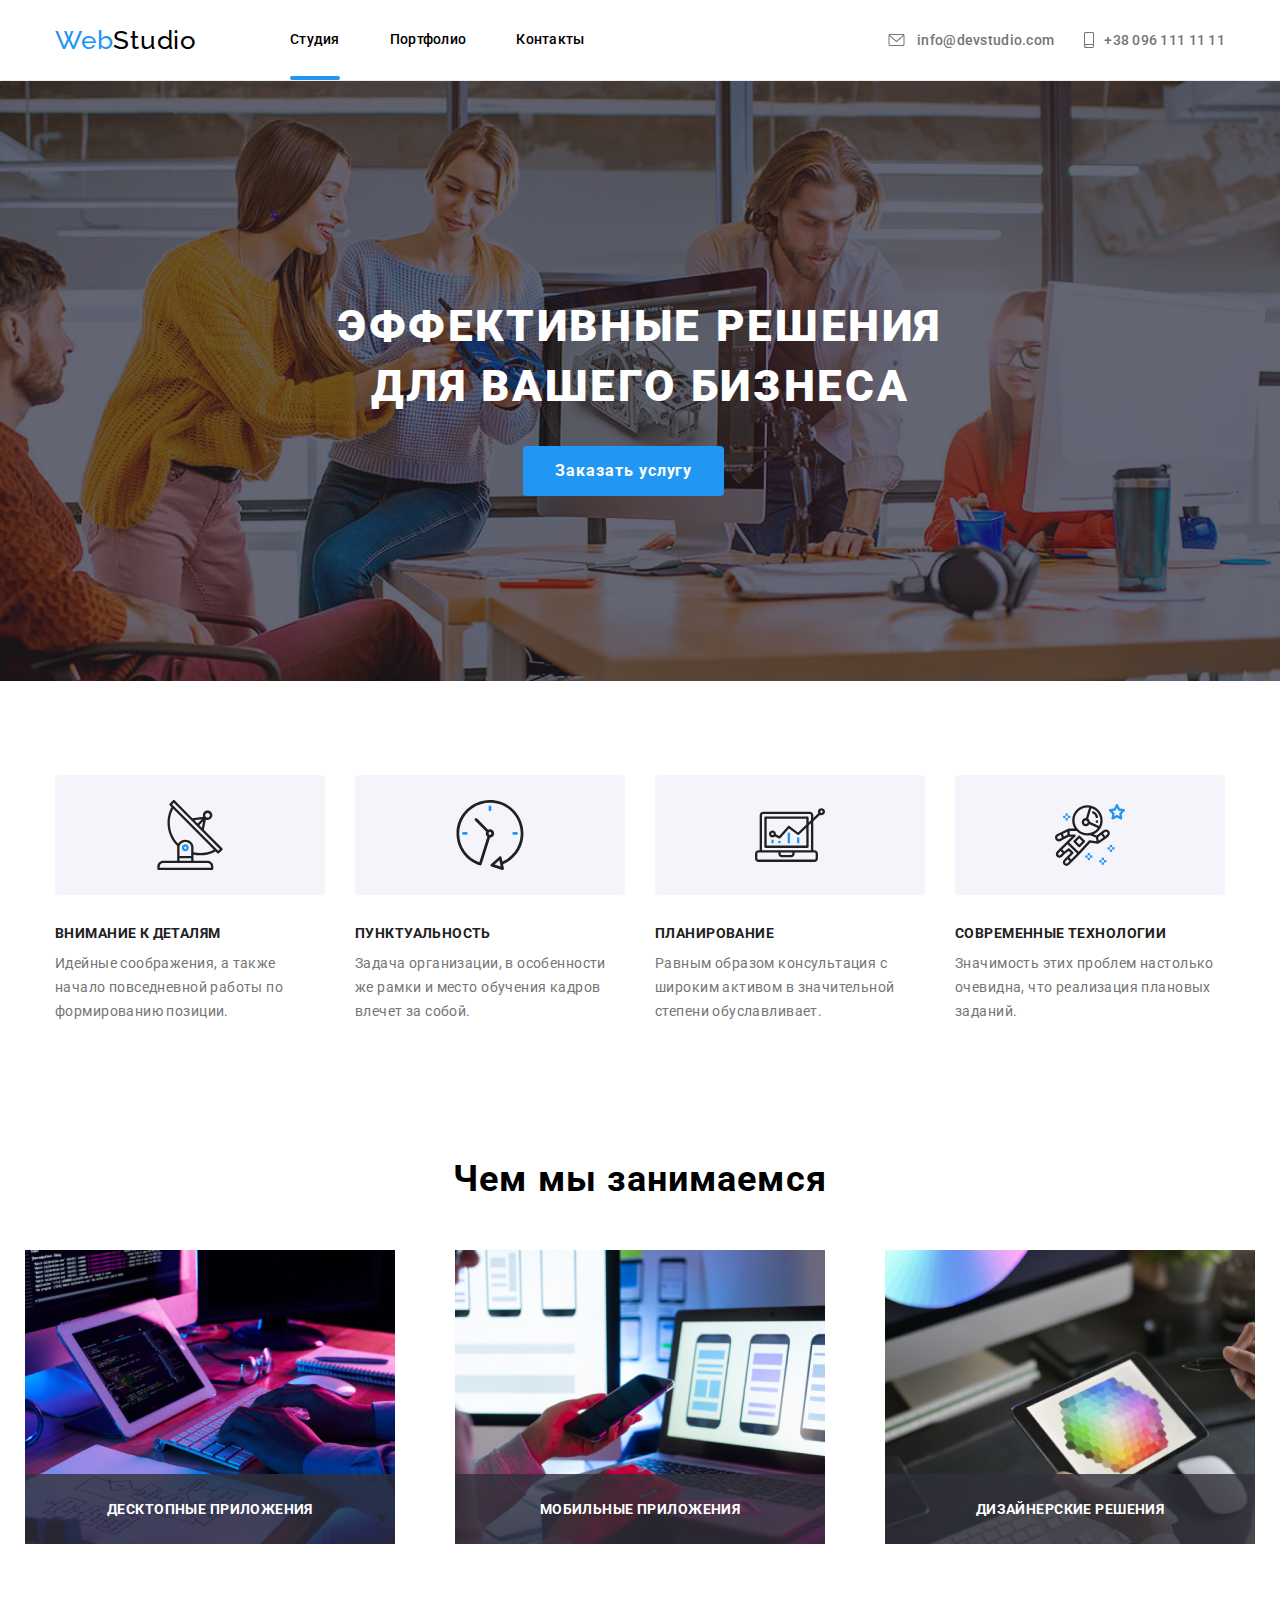
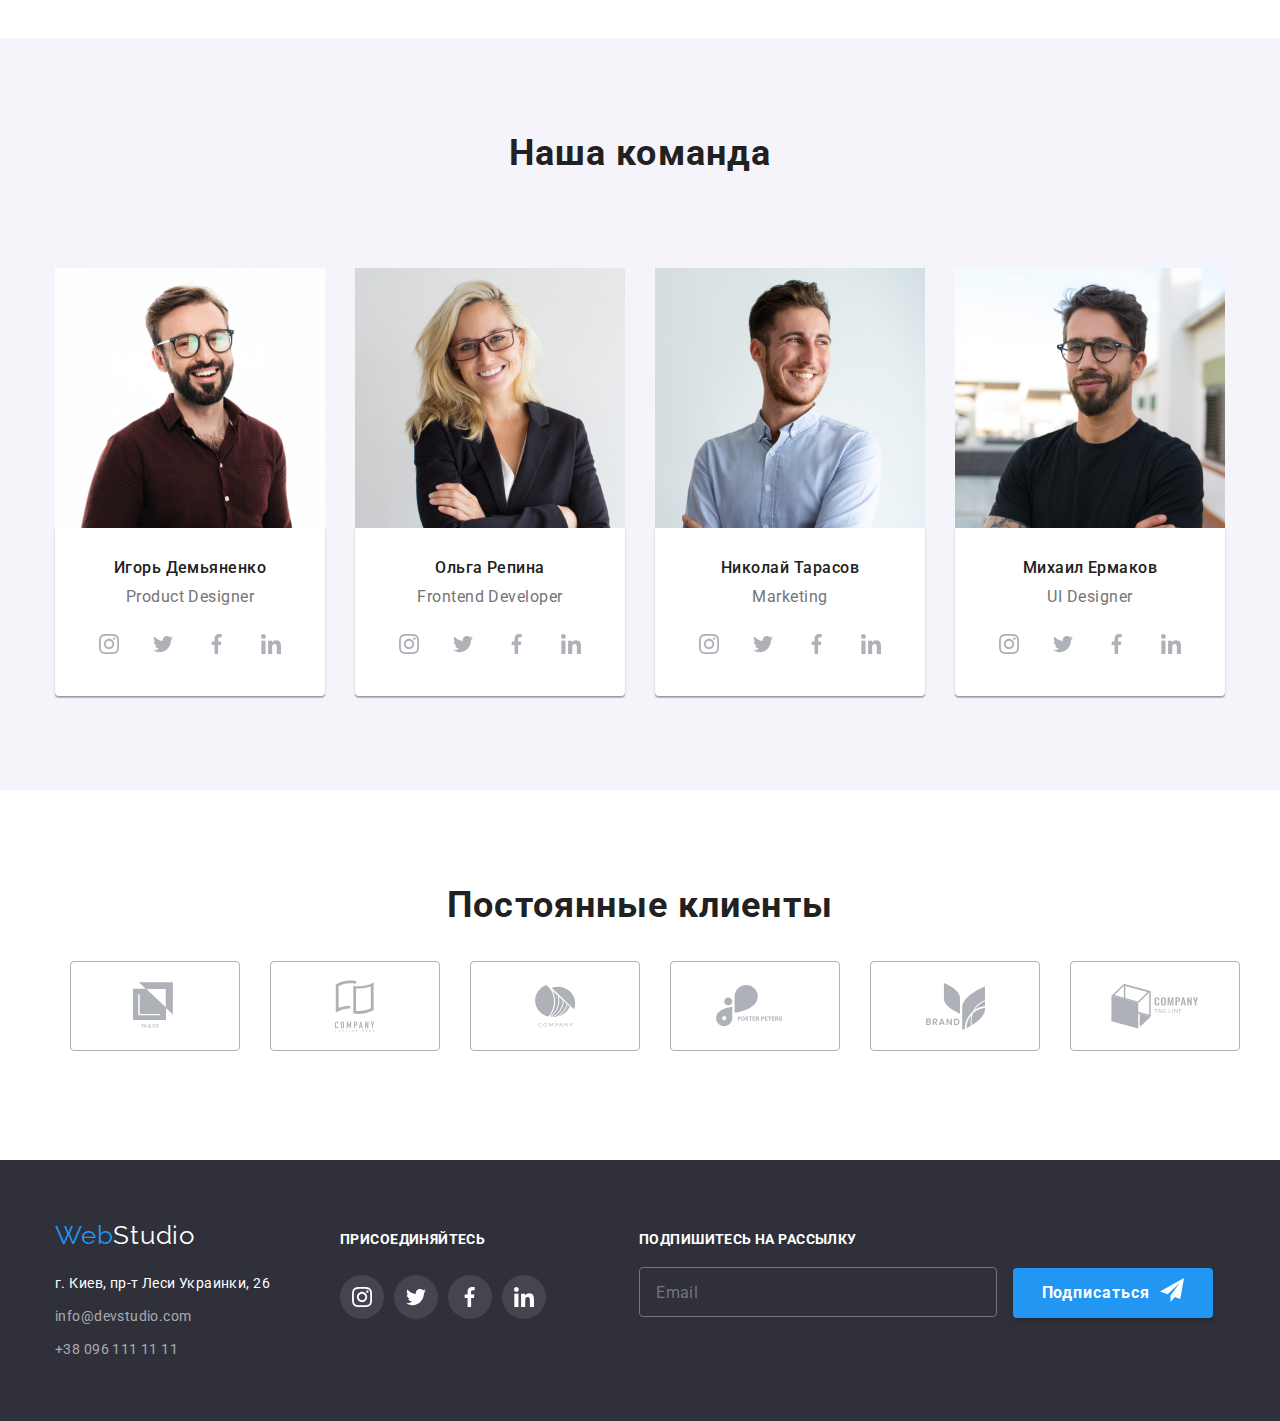
==== commit a32e3a66: "Components" ====
--- a/index.html
+++ b/index.html
@@ -17,33 +17,33 @@
     <!-- H e a d e r -->
 
     <header class="header">
-        <div class="container">
-            <a class="header-logo" href=""><span class="web">Web</span>Studio</a>
-            <nav class="header-nav">
+        <div class="container header__container">
+            <a class="header__logo" href=""><span class="web">Web</span>Studio</a>
+            <nav class="header__nav">
                 <ul class="nav-list">
-                    <li class="nav-list__item"><a class="nav-list__link current" href="index.html">Студия</a></li>
+                    <li class="nav-list__item"><a class="nav-list__link nav-list__link current" href="index.html">Студия</a></li>
                     <li class="nav-list__item"><a class="nav-list__link" href="portfolio.html">Портфолио</a></li>
                     <li class="nav-list__item"><a class="nav-list__link" href="">Контакты</a></li>
                 </ul>
             </nav>
-
-           <ul class="header-address">
-                <li class="header-address__item">
-                    <a class="header-address__link" href="mailto:info@devstudio.com" >
-                    <svg width="21" height="16" class="header-address__icon">
-                        <use href="./images/icons/symbol-defs.svg#icon-mail"></use>
-                    </svg>
-                    info@devstudio.com</a>
-                </li>
-                <li class="header-address__item">
-                    <a class="header-address__link" href="tel:+380961111111">
-                    <svg width="10" height="16" class="header-address__icon">
-                        <use href="./images/icons/symbol-defs.svg#icon-smartphone"></use>
-                    </svg>
-                    +38 096 111 11 11</a>
-                </li>
-           </ul>
-           
+            <div class="header__contacts">
+                <ul class="contacts-list">
+                    <li class="contacts-list__item">
+                        <a class="contacts-list__link" href="mailto:info@devstudio.com" >
+                        <svg width="21" height="16" class="contacts-list__icon">
+                            <use href="./images/icons/symbol-defs.svg#icon-mail"></use>
+                        </svg>
+                        info@devstudio.com</a>
+                    </li>
+                    <li class="contacts-list__item">
+                        <a class="contacts-list__link" href="tel:+380961111111">
+                        <svg width="10" height="16" class="contacts-list__icon">
+                            <use href="./images/icons/symbol-defs.svg#icon-smartphone"></use>
+                        </svg>
+                        +38 096 111 11 11</a>
+                    </li>
+                </ul>
+         </div>        
         </div>
     </header>
 
@@ -55,7 +55,7 @@
         
         <div class="background"></div>
         <section class="hero">
-            <div class="container">
+            <div class="container hero__container">
                 <h1 class="hero__title">ЭФФЕКТИВНЫЕ РЕШЕНИЯ <br> ДЛЯ ВАШЕГО БИЗНЕСА</h1>
                 <button class="hero__btn" data-modal-open>Заказать услугу</button>
             </div>
@@ -64,7 +64,7 @@
         <!--A b o u t -- p 1 -->
 
         <section class="about">
-            <div class="container">
+            <div class="container about__container">
                 <ul class="features">
                     <li class="features__item">
                         <div class="features-thumb">
@@ -136,7 +136,7 @@
         <!-- O u r -- t e a m-->
 
         <section class="team">
-            <div class="container">
+            <div class="container team__container">
                 <h2 class="team__title">Наша команда</h2>
                 <ul class="workers-set">
                     <li class="workers-set__item">
@@ -296,7 +296,7 @@
 
         <section class="clients"> 
             <h2 class="clients__title">Постоянные клиенты</h2>
-            <div class="container">
+            <div class="container clients__container">
                 <ul class="clients-list">
                     <li class="clients-list__item">
                         <a class="clients-list__link" href="#">
@@ -349,7 +349,7 @@
     <!-- F o o t e r -->
 
     <footer class="footer"> 
-        <div class="container">
+        <div class="container footer__container">
             <div class="footer-address-container">
                 <a class="logo dark" href=""><span class="web">Web</span>Studio</a>
                 <address>
@@ -394,13 +394,13 @@
                     
                 </ul>
             </div>
-            <div class="footer-form-container">
-                <p> Подпишитесь на рассылку </p>
+            <div class="footer__block">
+                <p class="footer__title"> Подпишитесь на рассылку </p>
                 <form class="footer-form">
-                    <div class="mail-footer-block">
-                        <input class="input-footer" type="mail" name="mail" id="mail-footer" placeholder="Email"> 
-                        <button type="submit">Подписаться 
-                            <svg class="send-icon" width="24" height="24">
+                    <div class="footer-form__block">
+                        <input class="footer-form__input" type="mail" name="mail" id="mail-footer" placeholder="Email"> 
+                        <button class="footer-button" type="submit">Подписаться 
+                            <svg class="footer-button__icon" width="24" height="24">
                             <use href="./images/icons/symbol-defs.svg#icon-send"></use>
                             </svg>
                      </button>
@@ -416,52 +416,53 @@
        
         <div class="modal">
             <button class="backdrop-modal-btn" data-modal-close>
-                <svg width="11" height="11">
-                    <use class="svg-modal-btn" href="./images/icons/symbol-defs.svg#icon-cross" ></use>
+                <svg class="backdrop-modal-btn__icon" width="11" height="11">
+                    <use  href="./images/icons/symbol-defs.svg#icon-cross" ></use>
                 </svg>
             </button>
             
-            <p>Оставьте свои данные, мы вам перезвоним</p>
-            <form class="form">
-               <div class="label-input-block">
-                    <label for="name">Имя</label>
-                    <div class="input-field-box">
-                        <svg class="form-icon" width="12" height="12">
+            <p class="modal__title">Оставьте свои данные, мы вам перезвоним</p>
+            <form class="modal__form">
+               <div class="modal__block">
+                    <label class="modal__label" for="name">Имя</label>
+                    <div class="modal__input-box">
+                        <svg class="modal__icon" width="12" height="12">
                             <use href="./images/icons/symbol-defs.svg#icon-name-form"></use>
                         </svg>
                     
-                        <input class="input-field" type="name" name="name" id="name"> 
-                    </div>
-                </div>
-                <div class="label-input-block">
-                    <label for="tel">Телефон</label>
+                        <input class="modal__input" type="name" name="name" id="name"> 
+                    </div>
+                </div>
+                <div class="modal__block">
+                    <label class="modal__label" for="tel">Телефон</label>
                    
-                    <div class="input-field-box">
-                        <svg class="form-icon" width="13" height="13">
+                    <div class="modal__input-box">
+                        <svg class="modal__icon" width="13" height="13">
                             <use href="./images/icons/symbol-defs.svg#icon-phone-form"></use>
                         </svg>
-                        <input class="input-field" type="tel" name="tel" id="tel"> 
-                    </div>
-                </div>
-                <div class="label-input-block">
-                    <label for="mail">Почта</label>
-                    <div class="input-field-box">
-                        <svg class="form-icon" width="15" height="12">
+                        <input class="modal__input" type="tel" name="tel" id="tel"> 
+                    </div>
+                </div>
+                <div class="modal__block">
+                    <label class="modal__label" for="mail">Почта</label>
+                    <div class="modal__input-box">
+                        <svg class="modal__icon" width="15" height="12">
                             <use href="./images/icons/symbol-defs.svg#icon-mail-form"></use>
                         </svg>
-                        <input class="input-field" type="mail" name="mail" id="mail"> 
-                    </div>
-                </div>
-                <div class="label-input-block">
-                    <label for="textarea">Комментарий</label>
-                    <input class="input-field" type="textarea" name="textarea" id="textarea" placeholder="Введите текст"> 
-                </div>
+                        <input class="modal__input" type="mail" name="mail" id="mail"> 
+                    </div>
+                </div>
+                <div class="modal__block">
+                    <label class="modal__label" for="textarea">Комментарий</label>
+                    <input class="modal__input" type="textarea" name="textarea" id="textarea" placeholder="Введите текст"> 
+                </div>
+                
                 <div class="checkbox-block">
                     
-                    <input class="checkbox" type="checkbox" name="conditions">  
-                    <label for="checkbox" class="conditions">Соглашаюсь с рассылкой и принимаю <a href="#">Условия договора</a></label>
-                </div>
-                <button type="submit">Отправить</button>
+                    <input class="checkbox-block__input" type="checkbox" name="conditions">  
+                    <label class="checkbox-block__label" for="checkbox">Соглашаюсь с рассылкой и принимаю <a class="checkbox-block__link" href="#">Условия договора</a></label>
+                </div>
+                <button class="modal__submit" type="submit">Отправить</button>
             </form>
 
         </div>
--- a/css/main.min.css
+++ b/css/main.min.css
@@ -1,2 +1,2 @@
-/*! modern-normalize v1.0.0 | MIT License | https://github.com/sindresorhus/modern-normalize */ul{list-style:none}a{text-decoration:none}code,kbd,samp,pre{font-family:'Open Sans', sans-serif;font-size:1em}*,*::before,*::after{-webkit-box-sizing:border-box;box-sizing:border-box}:root{-moz-tab-size:4;-o-tab-size:4;tab-size:4}html{line-height:1.15;-webkit-text-size-adjust:100%}body{margin:0;padding:0}body{font-family:system-ui,-apple-system,"Segoe UI",Roboto,Helvetica,Arial,sans-serif,"Apple Color Emoji","Segoe UI Emoji"}hr{height:0;color:inherit}abbr[title]{-webkit-text-decoration:underline dotted;text-decoration:underline dotted}b,strong{font-weight:bolder}small{font-size:80%}sub,sup{font-size:75%;line-height:0;position:relative;vertical-align:baseline}sub{bottom:-0.25em}sup{top:-0.5em}table{text-indent:0;border-color:inherit}button,input,optgroup,select,textarea{font-family:inherit;font-size:100%;line-height:1.15;margin:0}address{font-style:normal}button,select{text-transform:none}button,[type='button'],[type='reset'],[type='submit']{-webkit-appearance:button}::-moz-focus-inner{border-style:none;padding:0}:-moz-focusring{outline:1px dotted ButtonText}:-moz-ui-invalid{box-shadow:none}legend{padding:0}progress{vertical-align:baseline}::-webkit-inner-spin-button,::-webkit-outer-spin-button{height:auto}[type='search']{-webkit-appearance:textfield;outline-offset:-2px}::-webkit-search-decoration{-webkit-appearance:none}::-webkit-file-upload-button{-webkit-appearance:button;font:inherit}summary{display:list-item}*{margin:0;padding:0}body{font-family:'Roboto', sans-serif}.container{width:1200px;padding:15px 15px;margin:0 auto}header{background-color:#fff;color:#212121;font-weight:500;font-size:14px;line-height:16px;border-bottom:1px solid #ECECEC}.header-nav,.nav-list,.header-address{display:-webkit-box;display:-ms-flexbox;display:flex}img{display:block}.header .container{display:-webkit-box;display:-ms-flexbox;display:flex;-webkit-box-pack:baseline;-ms-flex-pack:baseline;justify-content:baseline;-webkit-box-align:center;-ms-flex-align:center;align-items:center;max-height:80px}.nav-list{margin-left:93px;margin-top:32px;margin-bottom:35px}.nav-list__item:not(:last-child){margin-right:50px}.header-address{margin-left:auto}.header-address__item:not(:first-child){margin-left:30px;margin-right:0}.header-address__link{display:-webkit-box;display:-ms-flexbox;display:flex;color:#757575;-webkit-box-align:center;-ms-flex-align:center;align-items:center;padding-top:32px;padding-bottom:32px;color:#757575;font-weight:500;font-size:14px;line-height:16px;letter-spacing:0.02em;-webkit-transition:color 250ms cubic-bezier(0.4, 0, 0.2, 1);transition:color 250ms cubic-bezier(0.4, 0, 0.2, 1)}.header-address__icon{fill:currentColor}.header-address__link:hover,.header-address__link:focus,.header-address__link:hover .header-address__icon,.header-address__link:focus .header-address__icon,.header-address__link:hover .header-address__icon,.header-address__link:focus .header-address__icon{color:#2196F3;fill:#2196F3}.title{color:#212121;font-weight:700;font-size:36px;line-height:42px;text-align:center;letter-spacing:0.03em}.nav-list__link{color:#000;font-weight:500;font-size:14px;line-height:16px;letter-spacing:0.02em;position:relative;-webkit-transition:color 250ms cubic-bezier(0.4, 0, 0.2, 1);transition:color 250ms cubic-bezier(0.4, 0, 0.2, 1)}.nav-list__link:hover,.nav-list__link:focus{color:#2196F3}.nav-list__link.current{color:#2196F3}.nav-list__link.current::after{content:"";position:absolute;display:block;background-color:#2196F3;width:100%;height:4px;border-radius:2px;bottom:-33px}.header-address__icon{display:inline-block;-webkit-box-align:center;-ms-flex-align:center;align-items:center;margin-right:10px;fill:#757575}.header-logo{margin-top:24px;margin-bottom:23px;color:#000;font-size:26px;line-height:31px;font-family:'Raleway', sans-serif;letter-spacing:0.03em}.web{color:#2196F3;font-size:26px;line-height:31px;font-family:'Raleway', sans-serif;letter-spacing:0.03em}.hero .container{height:600px}.hero{background-color:#2F303A;max-width:1600px;background-image:-webkit-gradient(linear, left top, right top, from(rgba(47,48,58,0.4)), to(rgba(47,48,58,0.4))),url(../images/background/bg-img.png);background-image:linear-gradient(to right, rgba(47,48,58,0.4), rgba(47,48,58,0.4)),url(../images/background/bg-img.png);background-size:cover;background-repeat:no-repeat;background-position:center;margin-right:auto;margin-left:auto}.hero__title{margin-left:252px;margin-right:252px;margin-top:200px;margin-bottom:30px;color:#fff;font-weight:900;font-size:44px;line-height:60px;text-align:center;letter-spacing:0.06em;text-transform:uppercase}.hero__btn{margin-left:468px;margin-right:468px;padding:10px 32px;background-color:#2196F3;font-weight:700;font-size:16px;line-height:30px;color:#fff;text-align:center;letter-spacing:0.06em;border:none;border-radius:4px;cursor:pointer}.about .container{padding-top:94px;padding-bottom:94px}.features{display:-webkit-box;display:-ms-flexbox;display:flex;-webkit-box-align:center;-ms-flex-align:center;align-items:center;margin-bottom:94px;margin-left:0;margin-right:0;background:transparent}.features__title{margin-bottom:10px;color:#212121;font-weight:700;font-size:14px;line-height:16px;letter-spacing:0.03em;text-transform:uppercase}.features__article{color:#757575;font-weight:400;font-size:14px;line-height:24px;letter-spacing:0.03em;margin-bottom:94px}.features__icon{-webkit-box-align:center;-ms-flex-align:center;align-items:center;-webkit-box-pack:center;-ms-flex-pack:center;justify-content:center;height:70px;width:70px}.features-thumb{display:-webkit-box;display:-ms-flexbox;display:flex;background:#F5F4FA;border-radius:4px;-webkit-box-pack:center;-ms-flex-pack:center;justify-content:center;-webkit-box-align:center;-ms-flex-align:center;align-items:center;margin-bottom:30px;width:270px;height:120px}.features__item{width:270px;height:101px}.features__item:not(:last-child){margin-right:30px}.about-pictures__title{margin-bottom:50px;font-weight:700;font-size:36px;line-height:42px;text-align:center;letter-spacing:0.03em;font-family:'Roboto', sans-serif}.about-pictures{margin-top:94px;padding-bottom:94px}.about-pictures__block{display:-webkit-box;display:-ms-flexbox;display:flex;margin-top:50px;-webkit-box-pack:center;-ms-flex-pack:center;justify-content:center}.about-thumb{position:relative}.about-thumb:not(:last-child){margin-right:30px}.about-thumb:not(:first-child){margin-left:30px}.about-thumb__image{width:370px}.about-thumb__image{margin:auto}.about-thumb::before{content:"";display:inline-block;position:absolute;height:70px;width:100%;bottom:0;background-color:rgba(47,48,58,0.8)}.about-thumb__label{color:#fff;display:-webkit-box;display:-ms-flexbox;display:flex;font-weight:700;font-size:14px;line-height:16px;text-align:center;-webkit-box-pack:center;-ms-flex-pack:center;justify-content:center;letter-spacing:0.03em;text-transform:uppercase;font-family:'Roboto', sans-serif}.images-overlay{display:inline-block;position:absolute;top:251px;width:100%}.team .container{-webkit-box-align:center;-ms-flex-align:center;align-items:center;padding-top:94px;padding-bottom:94px}.team__title{margin-bottom:94px;color:#212121;font-weight:700;font-size:36px;line-height:42px;text-align:center;letter-spacing:0.03em}.workers-set{display:-webkit-box;display:-ms-flexbox;display:flex;-webkit-box-align:center;-ms-flex-align:center;align-items:center;margin-left:0;margin-right:0}.workers-set__item:nth-child(1){margin-right:30px}.workers-set__item:nth-child(2){margin-right:30px}.workers-set__item:nth-child(3){margin-right:30px}.workers-set__item{width:270px}.worker-profile{background-color:#fff;padding-top:30px;padding-bottom:30px;text-align:center;letter-spacing:0.03em;border-bottom-left-radius:4px;border-bottom-right-radius:4px;-webkit-box-shadow:0px 1px 3px rgba(0,0,0,0.12),0px 1px 1px rgba(0,0,0,0.14),0px 2px 1px rgba(0,0,0,0.2);box-shadow:0px 1px 3px rgba(0,0,0,0.12),0px 1px 1px rgba(0,0,0,0.14),0px 2px 1px rgba(0,0,0,0.2)}.team{background:#F5F4FA}.worker-profile__name{margin-bottom:10px;color:#212121;font-weight:500;font-size:16px;line-height:19px;letter-spacing:0.03em}.worker-profile__position{color:#757575;font-weight:400;font-size:16px;line-height:19px;text-align:center;letter-spacing:0.03em}.social-networks{display:-webkit-box;display:-ms-flexbox;display:flex;-webkit-box-pack:center;-ms-flex-pack:center;justify-content:center}.social-networks__link{display:-webkit-box;display:-ms-flexbox;display:flex;-webkit-box-pack:center;-ms-flex-pack:center;justify-content:center;-webkit-box-align:center;-ms-flex-align:center;align-items:center;margin-top:16px;width:44px;height:44px;color:#AFB1B8;border-radius:50%;-webkit-transition:color 250ms cubic-bezier(0.4, 0, 0.2, 1);transition:color 250ms cubic-bezier(0.4, 0, 0.2, 1)}.social-networks__icon{fill:currentColor}.social-networks__link:hover,.social-networks__link:focus{color:#fff;background-color:#2196F3;border:1px solid #2196F3}.social-networks__item:not(:last-child){margin-right:10px}.clients__title{color:#212121;padding-top:94px;margin-bottom:50px;font-weight:700;font-size:36px;line-height:42px;text-align:center;letter-spacing:0.03em}.clients .container{-webkit-box-align:center;-ms-flex-align:center;align-items:center}.clients-list{display:-webkit-box;display:-ms-flexbox;display:flex;-ms-flex-wrap:wrap;flex-wrap:wrap;-webkit-box-align:center;-ms-flex-align:center;align-items:center;-webkit-box-pack:center;-ms-flex-pack:center;justify-content:center;padding-bottom:94px;margin-right:-30px;margin-top:-30px}.clients-list__icon{-webkit-box-align:center;-ms-flex-align:center;align-items:center;-webkit-box-pack:center;-ms-flex-pack:center;justify-content:center;fill:#AFB1B8}.clients-list__item:not(:last-child){margin-right:30px}.clients-list__icon:hover,.clients-list__icon:focus{fill:#2196F3}.clients-list__link{display:-webkit-box;display:-ms-flexbox;display:flex;-webkit-box-pack:center;-ms-flex-pack:center;justify-content:center;-webkit-box-align:center;-ms-flex-align:center;align-items:center;width:170px;height:90px;color:#AFB1B8;border-radius:4px;border:1px solid #AFB1B8}.clients-list__icon{fill:currentColor}.clients-list__link:hover,.clients-list__link:focus{color:#2196F3;border:1px solid #2196F3}.footer .container{display:-webkit-box;display:-ms-flexbox;display:flex;-webkit-box-align:baseline;-ms-flex-align:baseline;align-items:baseline;padding-top:60px;padding-bottom:60px;-webkit-box-pack:left;-ms-flex-pack:left;justify-content:left}footer{background-color:#2F303A}.logo.dark{color:#fff;font-size:26px;line-height:31px;font-family:'Raleway', sans-serif;letter-spacing:0.03em}.footer-address{margin-top:20px}.footer-address__item:not(:last-child){margin-bottom:9px}.footer-address__link.white{color:#fff;font-weight:400;font-size:14px;line-height:24px;letter-spacing:0.03em}.footer-address__link{color:rgba(255,255,255,0.6);font-weight:400;font-size:14px;line-height:24px;letter-spacing:0.03em}.footer-links{margin-left:70px}.footer-links__title{-webkit-box-align:baseline;-ms-flex-align:baseline;align-items:baseline;margin-bottom:20px;color:#fff;font-weight:700;font-size:14px;line-height:16px;letter-spacing:0.03em;text-transform:uppercase;font-family:'Roboto', sans-serif}.social-networks__item.footer{display:-webkit-box;display:-ms-flexbox;display:flex;-webkit-box-pack:baseline;-ms-flex-pack:baseline;justify-content:baseline;-webkit-box-align:center;-ms-flex-align:center;align-items:center;width:44px;height:44px;color:#AFB1B8;border-radius:50%;-webkit-transition:color 250ms cubic-bezier(0.4, 0, 0.2, 1);transition:color 250ms cubic-bezier(0.4, 0, 0.2, 1)}.social-networks__link.footer{background-color:rgba(255,255,255,0.1);display:-webkit-box;display:-ms-flexbox;display:flex;-webkit-box-pack:baseline;-ms-flex-pack:baseline;justify-content:baseline;-webkit-box-align:center;-ms-flex-align:center;align-items:center;width:44px;height:44px;color:#fff;border-radius:50%}.social-networks__link.footer:hover,.social-networks__link.footer:focus{color:#fff;background-color:#2196F3}.portfolio-main .container{padding-top:94px;padding-bottom:94px}.portfolio-main h1{display:none}.portfolio-btns{display:-webkit-box;display:-ms-flexbox;display:flex;margin-left:280px;margin-right:279px;margin-bottom:50px;-webkit-box-pack:center;-ms-flex-pack:center;justify-content:center}.portfolio-btns a:nth-child(1){margin-right:8px;margin-left:0}.portfolio-btns a:nth-child(3){margin-right:8px;margin-left:0}.portfolio-btns a:nth-child(2n+2){margin-right:8px;margin-left:0}.portfolio-btn{background-color:#F5F4FA;padding:6px 22px;color:#212121;font-weight:500;font-size:16px;line-height:26px;text-align:center;height:38px;width:auto;border-radius:4px}.portfolio-btn:hover,.portfolio-btn:focus{background-color:#2196F3;color:#fff;font-weight:500;font-size:16px;line-height:26px;-webkit-box-shadow:0px 3px 1px rgba(0,0,0,0.1),0px 1px 2px rgba(0,0,0,0.08),0px 2px 2px rgba(0,0,0,0.12);box-shadow:0px 3px 1px rgba(0,0,0,0.1),0px 1px 2px rgba(0,0,0,0.08),0px 2px 2px rgba(0,0,0,0.12)}.portfolio-gallery{display:-webkit-box;display:-ms-flexbox;display:flex;-ms-flex-wrap:wrap;flex-wrap:wrap;-webkit-box-pack:center;-ms-flex-pack:center;justify-content:center;margin-top:-30px;margin-left:-30px}.portfolio-cards-stack{background-color:#fff;outline:1px solid #ECECEC;-ms-flex-preferred-size:calc(100% / 3 - 30px);flex-basis:calc(100% / 3 - 30px);margin-left:30px;margin-top:30px;-webkit-box-sizing:border-box;box-sizing:border-box;position:relative;-webkit-transition:opacity 250ms cubic-bezier(0.4, 0, 0.2, 1),-webkit-box-shadow 250ms cubic-bezier(0.4, 0, 0.2, 1);transition:opacity 250ms cubic-bezier(0.4, 0, 0.2, 1),-webkit-box-shadow 250ms cubic-bezier(0.4, 0, 0.2, 1);transition:box-shadow 250ms cubic-bezier(0.4, 0, 0.2, 1),opacity 250ms cubic-bezier(0.4, 0, 0.2, 1);transition:box-shadow 250ms cubic-bezier(0.4, 0, 0.2, 1),opacity 250ms cubic-bezier(0.4, 0, 0.2, 1),-webkit-box-shadow 250ms cubic-bezier(0.4, 0, 0.2, 1)}.project-names h3{color:#212121;margin-top:20px;margin-bottom:4px;margin-left:24px;font-weight:700;font-size:18px;line-height:36px;letter-spacing:0.06em;font-family:'Roboto', sans-serif}.project-names p{color:#757575;font-weight:400;font-size:16px;line-height:30px;letter-spacing:0.06em;margin-left:24px;padding-bottom:20px;font-family:'Roboto', sans-serif}.portfolio-cards-stack:hover,.portfolio-cards-stack:focus{-webkit-box-shadow:0px 1px 1px rgba(0,0,0,0.12),0px 4px 4px rgba(0,0,0,0.06),1px 4px 6px rgba(0,0,0,0.16);box-shadow:0px 1px 1px rgba(0,0,0,0.12),0px 4px 4px rgba(0,0,0,0.06),1px 4px 6px rgba(0,0,0,0.16)}.projects-overlay{position:absolute;top:0;left:0;width:100%;height:100%;background-color:#2196F3;opacity:0;padding:63px 24px;-webkit-transform:translateY(100%);transform:translateY(100%);-webkit-transition:opacity 250ms cubic-bezier(0.4, 0, 0.2, 1),-webkit-transform 250ms cubic-bezier(0.4, 0, 0.2, 1);transition:opacity 250ms cubic-bezier(0.4, 0, 0.2, 1),-webkit-transform 250ms cubic-bezier(0.4, 0, 0.2, 1);transition:transform 250ms cubic-bezier(0.4, 0, 0.2, 1),opacity 250ms cubic-bezier(0.4, 0, 0.2, 1);transition:transform 250ms cubic-bezier(0.4, 0, 0.2, 1),opacity 250ms cubic-bezier(0.4, 0, 0.2, 1),-webkit-transform 250ms cubic-bezier(0.4, 0, 0.2, 1)}.pf-card-image{position:relative;overflow:hidden;border-style:none;width:368px;height:294px}.portfolio-gal-links:hover .projects-overlay,.portfolio-gal-links:focus .projects-overlay{-webkit-transform:translateX(0);transform:translateX(0);opacity:0.9}.projects-overlay p{color:#fff;position:absolute;display:-webkit-box;display:-ms-flexbox;display:flex;font-weight:400;font-size:18px;line-height:28px;letter-spacing:0.03em;font-family:'Roboto', sans-serif;top:63px;left:24px}.backdrop{width:100%;height:100%;background-color:rgba(255,255,255,0.6);position:fixed;top:0;left:0;-webkit-transition:opacity 250ms cubic-bezier(0.4, 0, 0.2, 1);transition:opacity 250ms cubic-bezier(0.4, 0, 0.2, 1)}.modal{position:absolute;top:50%;left:50%;-webkit-transform:translateX(-50%) translateY(-50%);transform:translateX(-50%) translateY(-50%);width:528px;height:581px;background-color:#fff;-webkit-box-shadow:0px 1px 3px rgba(0,0,0,0.12),0px 1px 1px rgba(0,0,0,0.14),0px 2px 1px rgba(0,0,0,0.2);box-shadow:0px 1px 3px rgba(0,0,0,0.12),0px 1px 1px rgba(0,0,0,0.14),0px 2px 1px rgba(0,0,0,0.2);border-radius:4px}.backdrop-modal-btn{position:absolute;top:8px;right:8px;width:30px;height:30px;cursor:pointer;fill:#212121;border:1px solid #AFB1B8;border-radius:50%;outline:transparent;padding:none;display:-webkit-inline-box;display:-ms-inline-flexbox;display:inline-flex;-webkit-box-pack:center;-ms-flex-pack:center;justify-content:center;-webkit-box-align:center;-ms-flex-align:center;align-items:center;background:transparent;-webkit-transition:fill 250ms cubic-bezier(0.4, 0, 0.2, 1);transition:fill 250ms cubic-bezier(0.4, 0, 0.2, 1)}.backdrop-modal-btn:hover,.backdrop-modal-btn:focus{fill:#2196F3}.backdrop.is-hidden{opacity:0;pointer-events:none}.modal p{margin-top:40px;margin-bottom:12px;color:#212121;font-weight:700;font-size:20px;line-height:23px;text-align:center;letter-spacing:0.03em;font-family:'Roboto', sans-serif}.form{display:-webkit-box;display:-ms-flexbox;display:flex;-webkit-box-orient:vertical;-webkit-box-direction:normal;-ms-flex-direction:column;flex-direction:column;-webkit-box-align:left;-ms-flex-align:left;align-items:left;-webkit-box-pack:left;-ms-flex-pack:left;justify-content:left}form label{margin-left:40px}.label-input-block{margin-bottom:10px;color:#757575;font-weight:400;font-size:12px;line-height:14px;letter-spacing:0.01em;font-family:'Roboto', sans-serif}.form button{background-color:#2196F3;width:200px;height:50px;margin-bottom:40px;margin:auto;background-color:#2196F3;font-weight:700;font-size:16px;line-height:30px;color:#fff;text-align:center;letter-spacing:0.06em;border:none;outline:transparent;border-radius:4px;cursor:pointer;-webkit-box-shadow:0px 4px 4px rgba(0,0,0,0.15);box-shadow:0px 4px 4px rgba(0,0,0,0.15)}.checkbox-block{margin-top:10px;margin-bottom:30px;display:-webkit-box;display:-ms-flexbox;display:flex;-webkit-box-align:center;-ms-flex-align:center;align-items:center;-webkit-box-pack:center;-ms-flex-pack:center;justify-content:center;color:#757575;font-weight:400;font-size:14px;line-height:24px;letter-spacing:0.03em;font-family:'Roboto', sans-serif}.checkbox{-webkit-appearance:none;-moz-appearance:none;appearance:none;width:16px;height:15px;border:2px solid #2F303A;border-radius:4px;outline:transparent;display:inline-block}.checkbox:checked{width:16px;height:15px;border:none;margin:0;padding:0;display:block;background-image:url(../images/icons/check-full.svg)}.conditions{margin-left:8.38px}.conditions a{color:#2196F3;border-bottom:0.75px solid #2196F3}.label-input-block input{margin-left:40px;margin-top:4px;width:448px;height:40px;padding:12px 42px;font-family:inherit;display:-webkit-box;display:-ms-flexbox;display:flex;-webkit-box-align:center;-ms-flex-align:center;align-items:center;-webkit-box-pack:center;-ms-flex-pack:center;justify-content:center;color:#757575;font-weight:400;font-size:14px;line-height:24px;letter-spacing:0.03em;border:1px solid #AFB1B8;border-radius:4px;-webkit-transition:border 250ms cubic-bezier(0.4, 0, 0.2, 1);transition:border 250ms cubic-bezier(0.4, 0, 0.2, 1)}.input-field-box{position:relative}.form-icon{position:absolute;top:14px;left:56px;fill:#212121;-webkit-transition:fill 250ms cubic-bezier(0.4, 0, 0.2, 1);transition:fill 250ms cubic-bezier(0.4, 0, 0.2, 1)}.label-input-block:focus .form-icon,.label-input-block:hover .form-icon,.label-input-block:active .form-icon{fill:#2196F3}.label-input-block input:focus-within,.label-input-block input:hover,.label-input-block input:active{border:1px solid #2196F3;outline:transparent}.form .label-input-block:nth-child(4) .input-field{vertical-align:top;padding:12px 16px;height:120px;color:#757575;font-weight:400;font-size:14px;line-height:24px;letter-spacing:0.03em;font-family:'Roboto', sans-serif}.label-input-block input::-webkit-input-placeholder{position:absolute;color:rgba(117,117,117,0.5);top:12px;left:16px;font-weight:400;font-size:12px;line-height:14px;letter-spacing:0.01em;font-family:'Roboto', sans-serif}.label-input-block input:-ms-input-placeholder{position:absolute;color:rgba(117,117,117,0.5);top:12px;left:16px;font-weight:400;font-size:12px;line-height:14px;letter-spacing:0.01em;font-family:'Roboto', sans-serif}.label-input-block input::-ms-input-placeholder{position:absolute;color:rgba(117,117,117,0.5);top:12px;left:16px;font-weight:400;font-size:12px;line-height:14px;letter-spacing:0.01em;font-family:'Roboto', sans-serif}.label-input-block input::placeholder{position:absolute;color:rgba(117,117,117,0.5);top:12px;left:16px;font-weight:400;font-size:12px;line-height:14px;letter-spacing:0.01em;font-family:'Roboto', sans-serif}.footer-form{display:-webkit-box;display:-ms-flexbox;display:flex}.footer-form-container{margin-left:93px;margin-right:auto}.footer-form-container p{margin-bottom:20px;color:#fff;font-weight:700;font-size:14px;line-height:16px;letter-spacing:0.03em;text-transform:uppercase;font-family:'Roboto', sans-serif}.footer-form button{display:-webkit-inline-box;display:-ms-inline-flexbox;display:inline-flex;margin-left:auto;margin-right:auto;padding:10px 28.5px;background-color:#2196F3;outline:transparent;border:none;-webkit-box-shadow:0px 4px 4px rgba(0,0,0,0.15);box-shadow:0px 4px 4px rgba(0,0,0,0.15);border-radius:4px;font-weight:700;font-size:16px;line-height:30px;color:#fff;-webkit-box-pack:center;-ms-flex-pack:center;justify-content:center;text-align:center;letter-spacing:0.06em;cursor:pointer}.send-icon{margin-left:10px}.footer-form input{margin-right:12px;padding-top:15px;padding-bottom:15px;padding-left:16px;background-color:#2F303A;width:358px;height:50px;font-weight:400;font-size:16px;line-height:20px;letter-spacing:0.03em;color:#ECECEC;font-family:'Roboto', sans-serif;border:1px solid #757575;border-radius:4px;outline:transparent}.footer-form input:hover,.footer-form input:focus{outline:transparent}
+/*! modern-normalize v1.0.0 | MIT License | https://github.com/sindresorhus/modern-normalize */ul{list-style:none}a{text-decoration:none}code,kbd,samp,pre{font-family:'Open Sans', sans-serif;font-size:1em}*,*::before,*::after{-webkit-box-sizing:border-box;box-sizing:border-box}:root{-moz-tab-size:4;-o-tab-size:4;tab-size:4}html{line-height:1.15;-webkit-text-size-adjust:100%}body{margin:0;padding:0}body{font-family:system-ui,-apple-system,"Segoe UI",Roboto,Helvetica,Arial,sans-serif,"Apple Color Emoji","Segoe UI Emoji"}hr{height:0;color:inherit}abbr[title]{-webkit-text-decoration:underline dotted;text-decoration:underline dotted}b,strong{font-weight:bolder}small{font-size:80%}sub,sup{font-size:75%;line-height:0;position:relative;vertical-align:baseline}sub{bottom:-0.25em}sup{top:-0.5em}table{text-indent:0;border-color:inherit}button,input,optgroup,select,textarea{font-family:inherit;font-size:100%;line-height:1.15;margin:0}address{font-style:normal}button,select{text-transform:none}button,[type='button'],[type='reset'],[type='submit']{-webkit-appearance:button}::-moz-focus-inner{border-style:none;padding:0}:-moz-focusring{outline:1px dotted ButtonText}:-moz-ui-invalid{box-shadow:none}legend{padding:0}progress{vertical-align:baseline}::-webkit-inner-spin-button,::-webkit-outer-spin-button{height:auto}[type='search']{-webkit-appearance:textfield;outline-offset:-2px}::-webkit-search-decoration{-webkit-appearance:none}::-webkit-file-upload-button{-webkit-appearance:button;font:inherit}summary{display:list-item}*{margin:0;padding:0}body{font-family:'Roboto', sans-serif}.container{width:1200px;padding:15px 15px;margin:0 auto}header{background-color:#fff;color:#212121;font-weight:500;font-size:14px;line-height:16px;border-bottom:1px solid #ECECEC}.header__nav,.nav-list,.header__contacts,.contacts-list{display:-webkit-box;display:-ms-flexbox;display:flex}img{display:block}.header{-webkit-box-pack:baseline;-ms-flex-pack:baseline;justify-content:baseline}.header__container{display:-webkit-box;display:-ms-flexbox;display:flex;-webkit-box-pack:baseline;-ms-flex-pack:baseline;justify-content:baseline;-webkit-box-align:center;-ms-flex-align:center;align-items:center;max-height:80px}.header__nav{margin-left:93px;margin-top:32px;margin-bottom:35px}.header__contacts{margin-left:auto}.nav-list__link{color:#000;font-weight:500;font-size:14px;line-height:16px;letter-spacing:0.02em;position:relative;-webkit-transition:color 250ms cubic-bezier(0.4, 0, 0.2, 1);transition:color 250ms cubic-bezier(0.4, 0, 0.2, 1)}.nav-list__item:not(:last-child){margin-right:50px}.nav-list__link:hover,.nav-list__link:focus{color:#2196F3}.nav-list__link.current::after{content:"";position:absolute;display:block;background-color:#2196F3;width:100%;height:4px;border-radius:2px;bottom:-33px}.nav-list__link .current{color:#2196F3}.contacts-list__item:not(:first-child){margin-left:30px;margin-right:0}.contacts-list__link{display:-webkit-box;display:-ms-flexbox;display:flex;color:#757575;-webkit-box-align:center;-ms-flex-align:center;align-items:center;-webkit-box-pack:center;-ms-flex-pack:center;justify-content:center;padding-top:32px;padding-bottom:32px;color:#757575;font-weight:500;font-size:14px;line-height:16px;letter-spacing:0.02em;-webkit-transition:color 250ms cubic-bezier(0.4, 0, 0.2, 1);transition:color 250ms cubic-bezier(0.4, 0, 0.2, 1)}.contacts-list__icon{display:inline-block;-webkit-box-align:center;-ms-flex-align:center;align-items:center;margin-right:10px;fill:currentColor}.contacts-list__link:hover,.contacts-list__link:focus,.contacts-list__link:hover .header-contacts__icon,.contacts-list__link:focus .header-contacts__icon,.contacts-list__link:hover .header-contacts__icon,.contacts-list__link:focus .header-contacts__icon{color:#2196F3;fill:#2196F3}.hero{background-color:#2F303A;max-width:1600px;background-image:-webkit-gradient(linear, left top, right top, from(rgba(47,48,58,0.4)), to(rgba(47,48,58,0.4))),url(../images/background/bg-img.png);background-image:linear-gradient(to right, rgba(47,48,58,0.4), rgba(47,48,58,0.4)),url(../images/background/bg-img.png);background-size:cover;background-repeat:no-repeat;background-position:center;margin-right:auto;margin-left:auto}.hero__container{height:600px}.hero__title{margin-left:252px;margin-right:252px;margin-top:200px;margin-bottom:30px;color:#fff;font-weight:900;font-size:44px;line-height:60px;text-align:center;letter-spacing:0.06em;text-transform:uppercase}.hero__btn{margin-left:468px;margin-right:468px;padding:10px 32px;background-color:#2196F3;font-weight:700;font-size:16px;line-height:30px;color:#fff;text-align:center;letter-spacing:0.06em;border:none;border-radius:4px;cursor:pointer}.about-pictures{margin-top:94px;padding-bottom:94px}.about-pictures__title{margin-bottom:50px;font-weight:700;font-size:36px;line-height:42px;text-align:center;letter-spacing:0.03em;font-family:'Roboto', sans-serif}.about-pictures__block{display:-webkit-box;display:-ms-flexbox;display:flex;margin-top:50px;-webkit-box-pack:center;-ms-flex-pack:center;justify-content:center}.about-thumb{position:relative}.about-thumb__image{width:370px}.about-thumb__image{margin:auto}.about-thumb::before{content:"";display:inline-block;position:absolute;height:70px;width:100%;bottom:0;background-color:rgba(47,48,58,0.8)}.about-thumb__label{color:#fff;display:-webkit-box;display:-ms-flexbox;display:flex;font-weight:700;font-size:14px;line-height:16px;text-align:center;-webkit-box-pack:center;-ms-flex-pack:center;justify-content:center;letter-spacing:0.03em;text-transform:uppercase;font-family:'Roboto', sans-serif}.about-thumb:not(:last-child){margin-right:30px}.about-thumb:not(:first-child){margin-left:30px}.about-pictures{margin-top:94px;padding-bottom:94px}.about-pictures__title{margin-bottom:50px;font-weight:700;font-size:36px;line-height:42px;text-align:center;letter-spacing:0.03em;font-family:'Roboto', sans-serif}.about-pictures__block{display:-webkit-box;display:-ms-flexbox;display:flex;margin-top:50px;-webkit-box-pack:center;-ms-flex-pack:center;justify-content:center}.about-thumb{position:relative}.about-thumb__image{width:370px}.about-thumb__image{margin:auto}.about-thumb::before{content:"";display:inline-block;position:absolute;height:70px;width:100%;bottom:0;background-color:rgba(47,48,58,0.8)}.about-thumb__label{color:#fff;display:-webkit-box;display:-ms-flexbox;display:flex;font-weight:700;font-size:14px;line-height:16px;text-align:center;-webkit-box-pack:center;-ms-flex-pack:center;justify-content:center;letter-spacing:0.03em;text-transform:uppercase;font-family:'Roboto', sans-serif}.about-thumb:not(:last-child){margin-right:30px}.about-thumb:not(:first-child){margin-left:30px}.features{display:-webkit-box;display:-ms-flexbox;display:flex;-webkit-box-align:center;-ms-flex-align:center;align-items:center;margin-bottom:94px;margin-left:0;margin-right:0;background:transparent}.features__title{margin-bottom:10px;color:#212121;font-weight:700;font-size:14px;line-height:16px;letter-spacing:0.03em;text-transform:uppercase}.features__article{color:#757575;font-weight:400;font-size:14px;line-height:24px;letter-spacing:0.03em;margin-bottom:94px}.features__icon{-webkit-box-align:center;-ms-flex-align:center;align-items:center;-webkit-box-pack:center;-ms-flex-pack:center;justify-content:center;height:70px;width:70px}.features-thumb{display:-webkit-box;display:-ms-flexbox;display:flex;background:#F5F4FA;border-radius:4px;-webkit-box-pack:center;-ms-flex-pack:center;justify-content:center;-webkit-box-align:center;-ms-flex-align:center;align-items:center;margin-bottom:30px;width:270px;height:120px}.features__item{width:270px;height:101px}.features__item:not(:last-child){margin-right:30px}.team .container{-webkit-box-align:center;-ms-flex-align:center;align-items:center;padding-top:94px;padding-bottom:94px}.team{background-color:#F5F4FA}.team__title{margin-bottom:94px;color:#212121;font-weight:700;font-size:36px;line-height:42px;text-align:center;letter-spacing:0.03em}.workers-set{display:-webkit-box;display:-ms-flexbox;display:flex;-webkit-box-align:center;-ms-flex-align:center;align-items:center;margin-left:0;margin-right:0}.workers-set__item:nth-child(1){margin-right:30px}.workers-set__item:nth-child(2){margin-right:30px}.workers-set__item:nth-child(3){margin-right:30px}.workers-set__item{width:270px}.worker-profile{background-color:#fff;padding-top:30px;padding-bottom:30px;text-align:center;letter-spacing:0.03em;border-bottom-left-radius:4px;border-bottom-right-radius:4px;-webkit-box-shadow:0px 1px 3px rgba(0,0,0,0.12),0px 1px 1px rgba(0,0,0,0.14),0px 2px 1px rgba(0,0,0,0.2);box-shadow:0px 1px 3px rgba(0,0,0,0.12),0px 1px 1px rgba(0,0,0,0.14),0px 2px 1px rgba(0,0,0,0.2)}.worker-profile__name{margin-bottom:10px;color:#212121;font-weight:500;font-size:16px;line-height:19px;letter-spacing:0.03em}.worker-profile__position{color:#757575;font-weight:400;font-size:16px;line-height:19px;text-align:center;letter-spacing:0.03em}.clients .container{-webkit-box-align:center;-ms-flex-align:center;align-items:center}.clients__title{color:#212121;padding-top:94px;margin-bottom:50px;font-weight:700;font-size:36px;line-height:42px;text-align:center;letter-spacing:0.03em}.clients-list{display:-webkit-box;display:-ms-flexbox;display:flex;-ms-flex-wrap:wrap;flex-wrap:wrap;-webkit-box-align:center;-ms-flex-align:center;align-items:center;-webkit-box-pack:center;-ms-flex-pack:center;justify-content:center;padding-bottom:94px;margin-right:-30px;margin-top:-30px}.clients-list__icon{-webkit-box-align:center;-ms-flex-align:center;align-items:center;-webkit-box-pack:center;-ms-flex-pack:center;justify-content:center;fill:#AFB1B8}.clients-list__item:not(:last-child){margin-right:30px}.clients-list__icon:hover,.clients-list__icon:focus{fill:#2196F3}.clients-list__link{display:-webkit-box;display:-ms-flexbox;display:flex;-webkit-box-pack:center;-ms-flex-pack:center;justify-content:center;-webkit-box-align:center;-ms-flex-align:center;align-items:center;width:170px;height:90px;color:#AFB1B8;border-radius:4px;border:1px solid #AFB1B8}.clients-list__icon{fill:currentColor}.clients-list__link:hover,.clients-list__link:focus{color:#2196F3;border:1px solid #2196F3}.footer{background-color:#2F303A}.footer__container{display:-webkit-box;display:-ms-flexbox;display:flex;-webkit-box-align:baseline;-ms-flex-align:baseline;align-items:baseline;padding-top:60px;padding-bottom:60px;-webkit-box-pack:left;-ms-flex-pack:left;justify-content:left}.footer__title{margin-left:93px;margin-bottom:20px;color:#fff;font-weight:700;font-size:14px;line-height:16px;letter-spacing:0.03em;text-transform:uppercase;font-family:'Roboto', sans-serif}.footer-form{display:-webkit-box;display:-ms-flexbox;display:flex}.footer-form__input{margin-right:12px;padding-top:15px;padding-bottom:15px;padding-left:16px;background-color:#2F303A;width:358px;height:50px;font-weight:400;font-size:16px;line-height:20px;letter-spacing:0.03em;color:#ECECEC;font-family:'Roboto', sans-serif;border:1px solid #757575;border-radius:4px;outline:transparent}.footer-form__input:hover,.footer-form__input:focus{outline:transparent}.footer-form__block{margin-left:93px;margin-right:auto}.footer-button{display:-webkit-inline-box;display:-ms-inline-flexbox;display:inline-flex;margin-left:auto;margin-right:auto;padding:10px 28.5px;background-color:#2196F3;outline:transparent;border:none;-webkit-box-shadow:0px 4px 4px rgba(0,0,0,0.15);box-shadow:0px 4px 4px rgba(0,0,0,0.15);border-radius:4px;font-weight:700;font-size:16px;line-height:30px;color:#fff;-webkit-box-pack:center;-ms-flex-pack:center;justify-content:center;text-align:center;letter-spacing:0.06em;cursor:pointer}.footer-button__icon{margin-left:10px}.social-networks{display:-webkit-box;display:-ms-flexbox;display:flex;-webkit-box-pack:center;-ms-flex-pack:center;justify-content:center}.social-networks__link{display:-webkit-box;display:-ms-flexbox;display:flex;-webkit-box-pack:center;-ms-flex-pack:center;justify-content:center;-webkit-box-align:center;-ms-flex-align:center;align-items:center;margin-top:16px;width:44px;height:44px;color:#AFB1B8;border-radius:50%;-webkit-transition:color 250ms cubic-bezier(0.4, 0, 0.2, 1);transition:color 250ms cubic-bezier(0.4, 0, 0.2, 1)}.social-networks__icon{fill:currentColor}.social-networks__link:hover,.social-networks__link:focus{color:#fff;background-color:#2196F3;border:1px solid #2196F3}.social-networks__item:not(:last-child){margin-right:10px}.social-networks__item.footer{display:-webkit-box;display:-ms-flexbox;display:flex;-webkit-box-pack:baseline;-ms-flex-pack:baseline;justify-content:baseline;-webkit-box-align:center;-ms-flex-align:center;align-items:center;width:44px;height:44px;color:#AFB1B8;border-radius:50%;-webkit-transition:color 250ms cubic-bezier(0.4, 0, 0.2, 1);transition:color 250ms cubic-bezier(0.4, 0, 0.2, 1)}.social-networks__link.footer{background-color:rgba(255,255,255,0.1);display:-webkit-box;display:-ms-flexbox;display:flex;-webkit-box-pack:baseline;-ms-flex-pack:baseline;justify-content:baseline;-webkit-box-align:center;-ms-flex-align:center;align-items:center;width:44px;height:44px;color:#fff;border-radius:50%}.social-networks__link.footer:hover,.social-networks__link.footer:focus{color:#fff;background-color:#2196F3}.modal{position:absolute;top:50%;left:50%;-webkit-transform:translateX(-50%) translateY(-50%);transform:translateX(-50%) translateY(-50%);width:528px;height:581px;background-color:#fff;-webkit-box-shadow:0px 1px 3px rgba(0,0,0,0.12),0px 1px 1px rgba(0,0,0,0.14),0px 2px 1px rgba(0,0,0,0.2);box-shadow:0px 1px 3px rgba(0,0,0,0.12),0px 1px 1px rgba(0,0,0,0.14),0px 2px 1px rgba(0,0,0,0.2);border-radius:4px}.modal__title{margin-top:40px;margin-bottom:12px;color:#212121;font-weight:700;font-size:20px;line-height:23px;text-align:center;letter-spacing:0.03em;font-family:'Roboto', sans-serif}.modal__form{display:-webkit-box;display:-ms-flexbox;display:flex;-webkit-box-orient:vertical;-webkit-box-direction:normal;-ms-flex-direction:column;flex-direction:column;-webkit-box-align:left;-ms-flex-align:left;align-items:left;-webkit-box-pack:left;-ms-flex-pack:left;justify-content:left}.modal__label{margin-left:40px}.modal__block{margin-bottom:10px;color:#757575;font-weight:400;font-size:12px;line-height:14px;letter-spacing:0.01em;font-family:'Roboto', sans-serif}.modal__submit{background-color:#2196F3;width:200px;height:50px;margin-bottom:40px;margin:auto;background-color:#2196F3;font-weight:700;font-size:16px;line-height:30px;color:#fff;text-align:center;letter-spacing:0.06em;border:none;outline:transparent;border-radius:4px;cursor:pointer;-webkit-box-shadow:0px 4px 4px rgba(0,0,0,0.15);box-shadow:0px 4px 4px rgba(0,0,0,0.15)}.modal__input{margin-left:40px;margin-top:4px;width:448px;height:40px;padding:12px 42px;font-family:inherit;display:-webkit-box;display:-ms-flexbox;display:flex;-webkit-box-align:center;-ms-flex-align:center;align-items:center;-webkit-box-pack:center;-ms-flex-pack:center;justify-content:center;color:#757575;font-weight:400;font-size:14px;line-height:24px;letter-spacing:0.03em;border:1px solid #AFB1B8;border-radius:4px;-webkit-transition:border 250ms cubic-bezier(0.4, 0, 0.2, 1);transition:border 250ms cubic-bezier(0.4, 0, 0.2, 1)}.modal__input-box{position:relative}.modal__icon{position:absolute;top:14px;left:56px;fill:#212121;-webkit-transition:fill 250ms cubic-bezier(0.4, 0, 0.2, 1);transition:fill 250ms cubic-bezier(0.4, 0, 0.2, 1)}.modal__block:focus .modal__icon,.modal__block:hover .modal__icon,.modal__block:active .modal__icon{fill:#2196F3}.modal__block input:focus-within,.modal__block input:hover,.modal__block input:active{border:1px solid #2196F3;outline:transparent}.modal__form .modal__block:nth-child(4) .modal__input{vertical-align:top;padding:12px 16px;height:120px;color:#757575;font-weight:400;font-size:14px;line-height:24px;letter-spacing:0.03em;font-family:'Roboto', sans-serif}.modal__input::-webkit-input-placeholder{position:absolute;color:rgba(117,117,117,0.5);top:12px;left:16px;font-weight:400;font-size:12px;line-height:14px;letter-spacing:0.01em;font-family:'Roboto', sans-serif}.modal__input:-ms-input-placeholder{position:absolute;color:rgba(117,117,117,0.5);top:12px;left:16px;font-weight:400;font-size:12px;line-height:14px;letter-spacing:0.01em;font-family:'Roboto', sans-serif}.modal__input::-ms-input-placeholder{position:absolute;color:rgba(117,117,117,0.5);top:12px;left:16px;font-weight:400;font-size:12px;line-height:14px;letter-spacing:0.01em;font-family:'Roboto', sans-serif}.modal__input::placeholder{position:absolute;color:rgba(117,117,117,0.5);top:12px;left:16px;font-weight:400;font-size:12px;line-height:14px;letter-spacing:0.01em;font-family:'Roboto', sans-serif}.footer{background-color:#2F303A}.footer__container{display:-webkit-box;display:-ms-flexbox;display:flex;-webkit-box-align:baseline;-ms-flex-align:baseline;align-items:baseline;padding-top:60px;padding-bottom:60px;-webkit-box-pack:left;-ms-flex-pack:left;justify-content:left}.footer__title{margin-left:93px;margin-bottom:20px;color:#fff;font-weight:700;font-size:14px;line-height:16px;letter-spacing:0.03em;text-transform:uppercase;font-family:'Roboto', sans-serif}.footer-form{display:-webkit-box;display:-ms-flexbox;display:flex}.footer-form__input{margin-right:12px;padding-top:15px;padding-bottom:15px;padding-left:16px;background-color:#2F303A;width:358px;height:50px;font-weight:400;font-size:16px;line-height:20px;letter-spacing:0.03em;color:#ECECEC;font-family:'Roboto', sans-serif;border:1px solid #757575;border-radius:4px;outline:transparent}.footer-form__input:hover,.footer-form__input:focus{outline:transparent}.footer-form__block{margin-left:93px;margin-right:auto}.footer-button{display:-webkit-inline-box;display:-ms-inline-flexbox;display:inline-flex;margin-left:auto;margin-right:auto;padding:10px 28.5px;background-color:#2196F3;outline:transparent;border:none;-webkit-box-shadow:0px 4px 4px rgba(0,0,0,0.15);box-shadow:0px 4px 4px rgba(0,0,0,0.15);border-radius:4px;font-weight:700;font-size:16px;line-height:30px;color:#fff;-webkit-box-pack:center;-ms-flex-pack:center;justify-content:center;text-align:center;letter-spacing:0.06em;cursor:pointer}.footer-button__icon{margin-left:10px}.portfolio__container{padding-top:94px;padding-bottom:94px}.portfolio__title{display:none}.portfolio__btns{display:-webkit-box;display:-ms-flexbox;display:flex;margin-left:280px;margin-right:279px;margin-bottom:50px;-webkit-box-pack:center;-ms-flex-pack:center;justify-content:center}.portfolio__btns a:nth-child(1){margin-right:8px;margin-left:0}.portfolio__btns a:nth-child(3){margin-right:8px;margin-left:0}.portfolio__btns a:nth-child(2n+2){margin-right:8px;margin-left:0}.portfolio__btn{background-color:#F5F4FA;padding:6px 22px;color:#212121;font-weight:500;font-size:16px;line-height:26px;text-align:center;height:38px;width:auto;border-radius:4px}.portfolio__btn:hover,.portfolio__btn:focus{background-color:#2196F3;color:#fff;font-weight:500;font-size:16px;line-height:26px;-webkit-box-shadow:0px 3px 1px rgba(0,0,0,0.1),0px 1px 2px rgba(0,0,0,0.08),0px 2px 2px rgba(0,0,0,0.12);box-shadow:0px 3px 1px rgba(0,0,0,0.1),0px 1px 2px rgba(0,0,0,0.08),0px 2px 2px rgba(0,0,0,0.12)}.portfolio-list{display:-webkit-box;display:-ms-flexbox;display:flex;-ms-flex-wrap:wrap;flex-wrap:wrap;-webkit-box-pack:center;-ms-flex-pack:center;justify-content:center;margin-top:-30px;margin-left:-30px}.portfolio-list__item{background-color:#fff;outline:1px solid #ECECEC;-ms-flex-preferred-size:calc(100% / 3 - 30px);flex-basis:calc(100% / 3 - 30px);margin-left:30px;margin-top:30px;-webkit-box-sizing:border-box;box-sizing:border-box;position:relative;-webkit-transition:opacity 250ms cubic-bezier(0.4, 0, 0.2, 1),-webkit-box-shadow 250ms cubic-bezier(0.4, 0, 0.2, 1);transition:opacity 250ms cubic-bezier(0.4, 0, 0.2, 1),-webkit-box-shadow 250ms cubic-bezier(0.4, 0, 0.2, 1);transition:box-shadow 250ms cubic-bezier(0.4, 0, 0.2, 1),opacity 250ms cubic-bezier(0.4, 0, 0.2, 1);transition:box-shadow 250ms cubic-bezier(0.4, 0, 0.2, 1),opacity 250ms cubic-bezier(0.4, 0, 0.2, 1),-webkit-box-shadow 250ms cubic-bezier(0.4, 0, 0.2, 1)}.portfolio-list__title{color:#212121;margin-top:20px;margin-bottom:4px;margin-left:24px;font-weight:700;font-size:18px;line-height:36px;letter-spacing:0.06em;font-family:'Roboto', sans-serif}.portfolio-list__type{color:#757575;font-weight:400;font-size:16px;line-height:30px;letter-spacing:0.06em;margin-left:24px;padding-bottom:20px;font-family:'Roboto', sans-serif}.portfolio-list__item:hover,.portfolio-list__item:focus{-webkit-box-shadow:0px 1px 1px rgba(0,0,0,0.12),0px 4px 4px rgba(0,0,0,0.06),1px 4px 6px rgba(0,0,0,0.16);box-shadow:0px 1px 1px rgba(0,0,0,0.12),0px 4px 4px rgba(0,0,0,0.06),1px 4px 6px rgba(0,0,0,0.16)}.portfolio-list__overlay{position:absolute;top:0;left:0;width:100%;height:100%;background-color:#2196F3;opacity:0;padding:63px 24px;-webkit-transform:translateY(100%);transform:translateY(100%);-webkit-transition:opacity 250ms cubic-bezier(0.4, 0, 0.2, 1),-webkit-transform 250ms cubic-bezier(0.4, 0, 0.2, 1);transition:opacity 250ms cubic-bezier(0.4, 0, 0.2, 1),-webkit-transform 250ms cubic-bezier(0.4, 0, 0.2, 1);transition:transform 250ms cubic-bezier(0.4, 0, 0.2, 1),opacity 250ms cubic-bezier(0.4, 0, 0.2, 1);transition:transform 250ms cubic-bezier(0.4, 0, 0.2, 1),opacity 250ms cubic-bezier(0.4, 0, 0.2, 1),-webkit-transform 250ms cubic-bezier(0.4, 0, 0.2, 1)}.portfolio-list__cover{position:relative;overflow:hidden;border-style:none;width:368px;height:294px}.portfolio-list__link:hover .portfolio-list__overlay,.portfolio-list__link:focus .portfolio-list__overlay{-webkit-transform:translateX(0);transform:translateX(0);opacity:0.9}.portfolio-list__overlay p{color:#fff;position:absolute;display:-webkit-box;display:-ms-flexbox;display:flex;font-weight:400;font-size:18px;line-height:28px;letter-spacing:0.03em;font-family:'Roboto', sans-serif;top:63px;left:24px}.header__logo{margin-top:24px;margin-bottom:23px;color:#000;font-size:26px;line-height:31px;font-family:'Raleway', sans-serif;letter-spacing:0.03em}.web{color:#2196F3;font-size:26px;line-height:31px;font-family:'Raleway', sans-serif;letter-spacing:0.03em}.about .container{padding-top:94px;padding-bottom:94px}.images-overlay{display:inline-block;position:absolute;top:251px;width:100%}.logo.dark{color:#fff;font-size:26px;line-height:31px;font-family:'Raleway', sans-serif;letter-spacing:0.03em}.footer-address{margin-top:20px}.footer-address__item:not(:last-child){margin-bottom:9px}.footer-address__link.white{color:#fff;font-weight:400;font-size:14px;line-height:24px;letter-spacing:0.03em}.footer-address__link{color:rgba(255,255,255,0.6);font-weight:400;font-size:14px;line-height:24px;letter-spacing:0.03em}.footer-links{margin-left:70px}.footer-links__title{-webkit-box-align:baseline;-ms-flex-align:baseline;align-items:baseline;margin-bottom:20px;color:#fff;font-weight:700;font-size:14px;line-height:16px;letter-spacing:0.03em;text-transform:uppercase;font-family:'Roboto', sans-serif}.backdrop{width:100%;height:100%;background-color:rgba(255,255,255,0.6);position:fixed;top:0;left:0;-webkit-transition:opacity 250ms cubic-bezier(0.4, 0, 0.2, 1);transition:opacity 250ms cubic-bezier(0.4, 0, 0.2, 1)}.backdrop-modal-btn{position:absolute;top:8px;right:8px;width:30px;height:30px;cursor:pointer;fill:#212121;border:1px solid #AFB1B8;border-radius:50%;outline:transparent;padding:none;display:-webkit-inline-box;display:-ms-inline-flexbox;display:inline-flex;-webkit-box-pack:center;-ms-flex-pack:center;justify-content:center;-webkit-box-align:center;-ms-flex-align:center;align-items:center;background:transparent;-webkit-transition:fill 250ms cubic-bezier(0.4, 0, 0.2, 1);transition:fill 250ms cubic-bezier(0.4, 0, 0.2, 1)}.backdrop-modal-btn:hover,.backdrop-modal-btn:focus{fill:#2196F3}.backdrop.is-hidden{opacity:0;pointer-events:none}
 /*# sourceMappingURL=main.min.css.map */